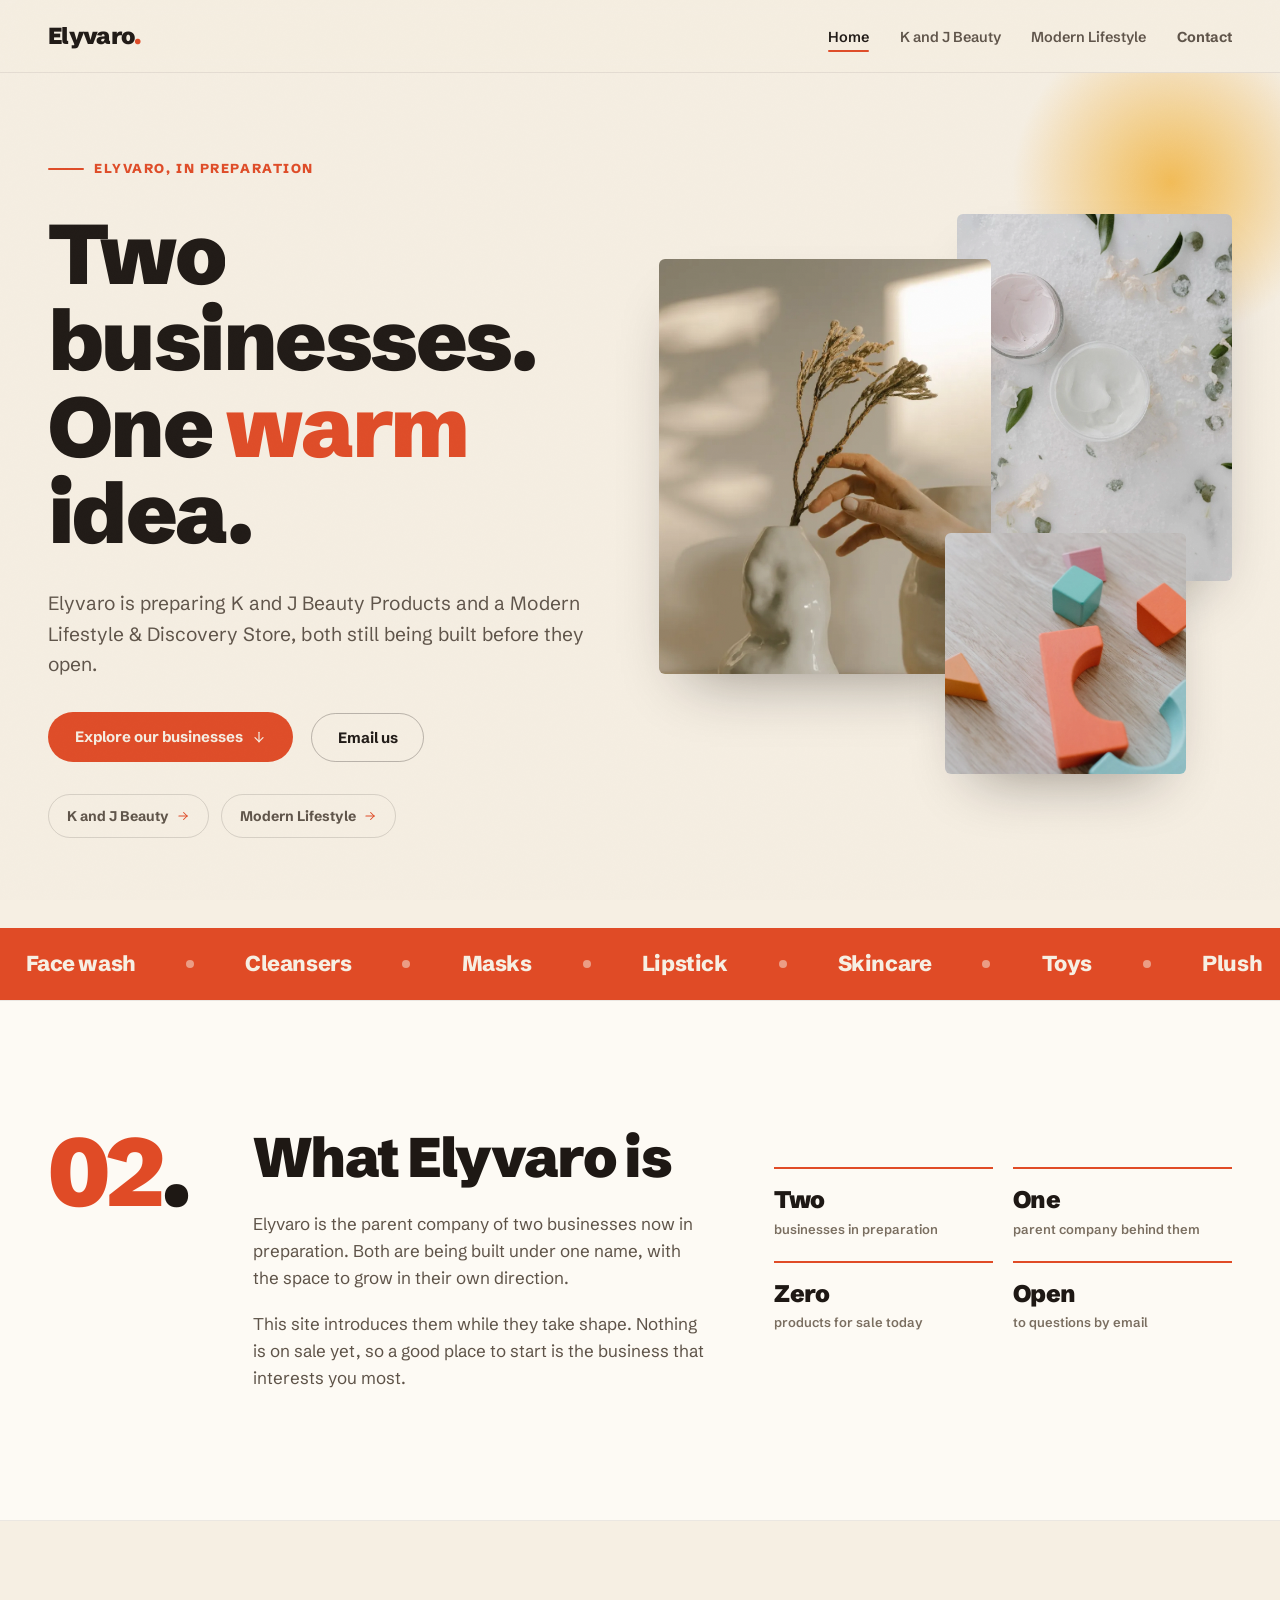
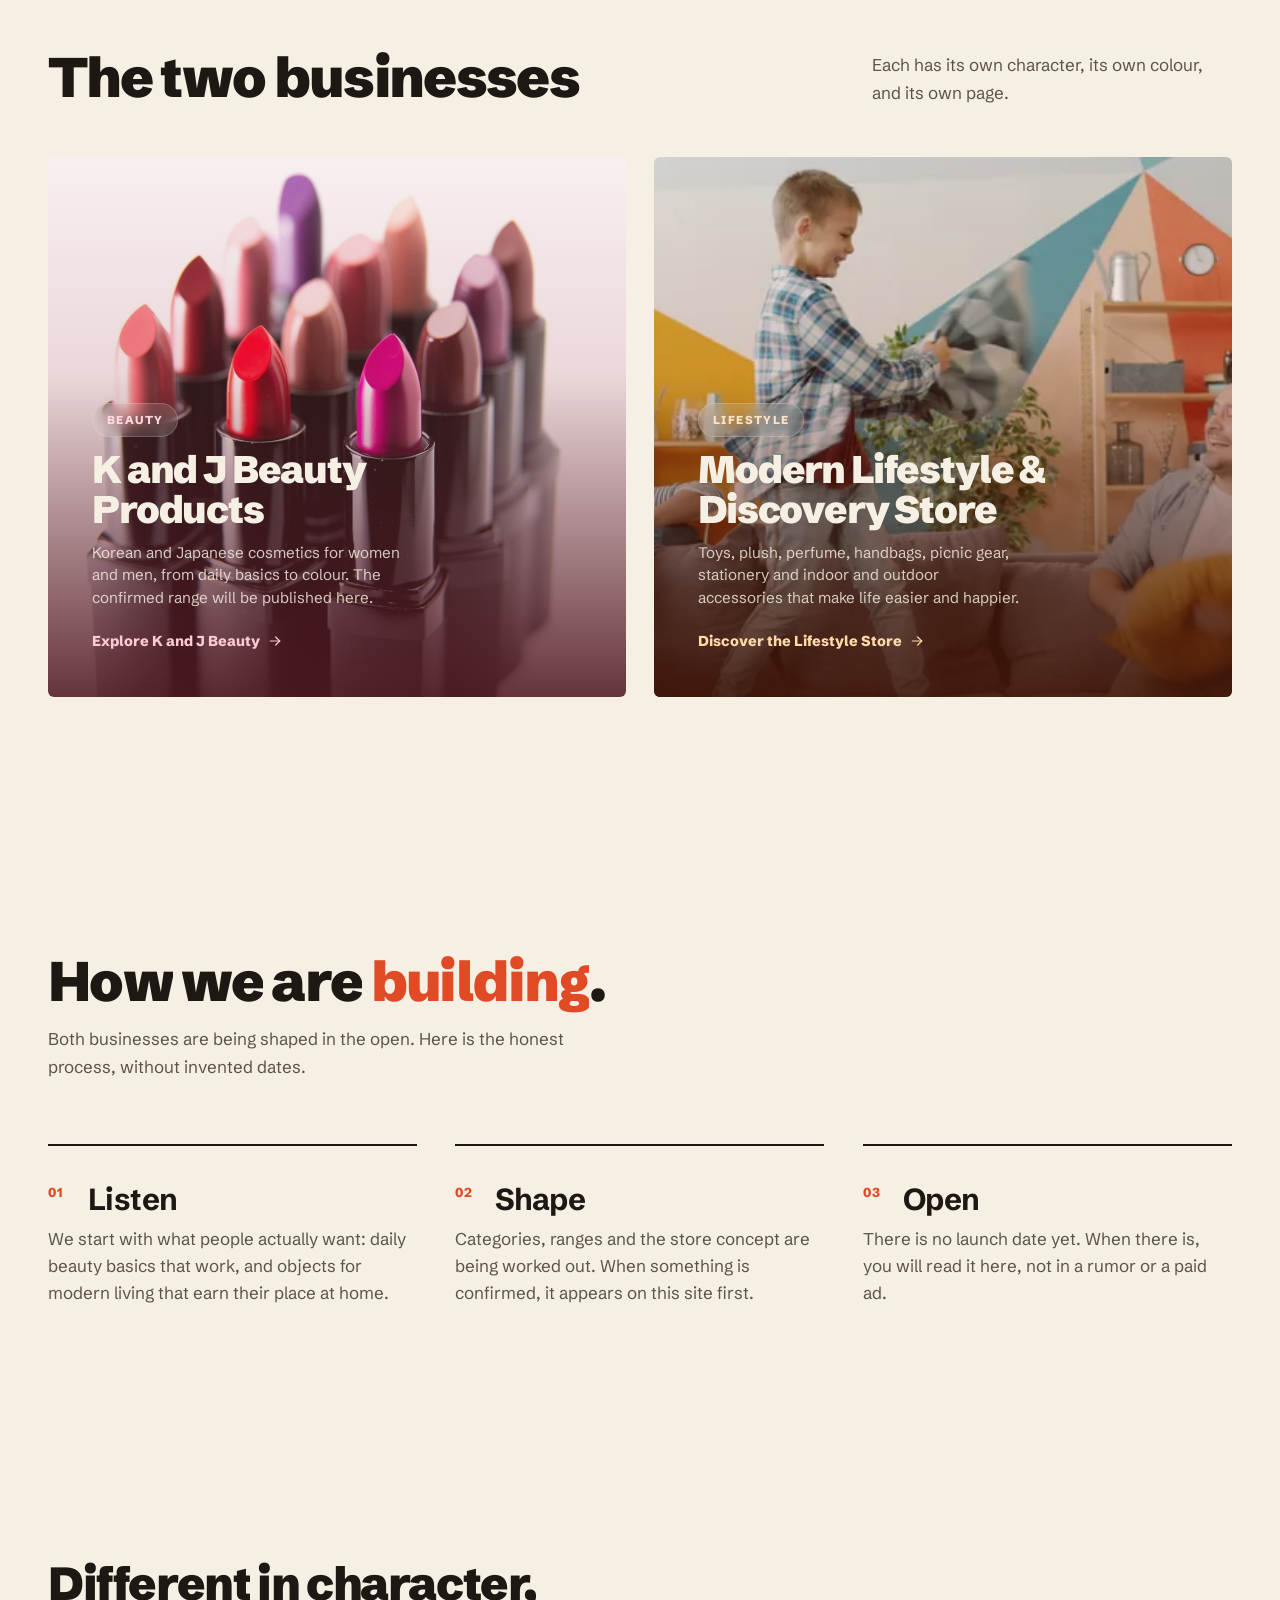
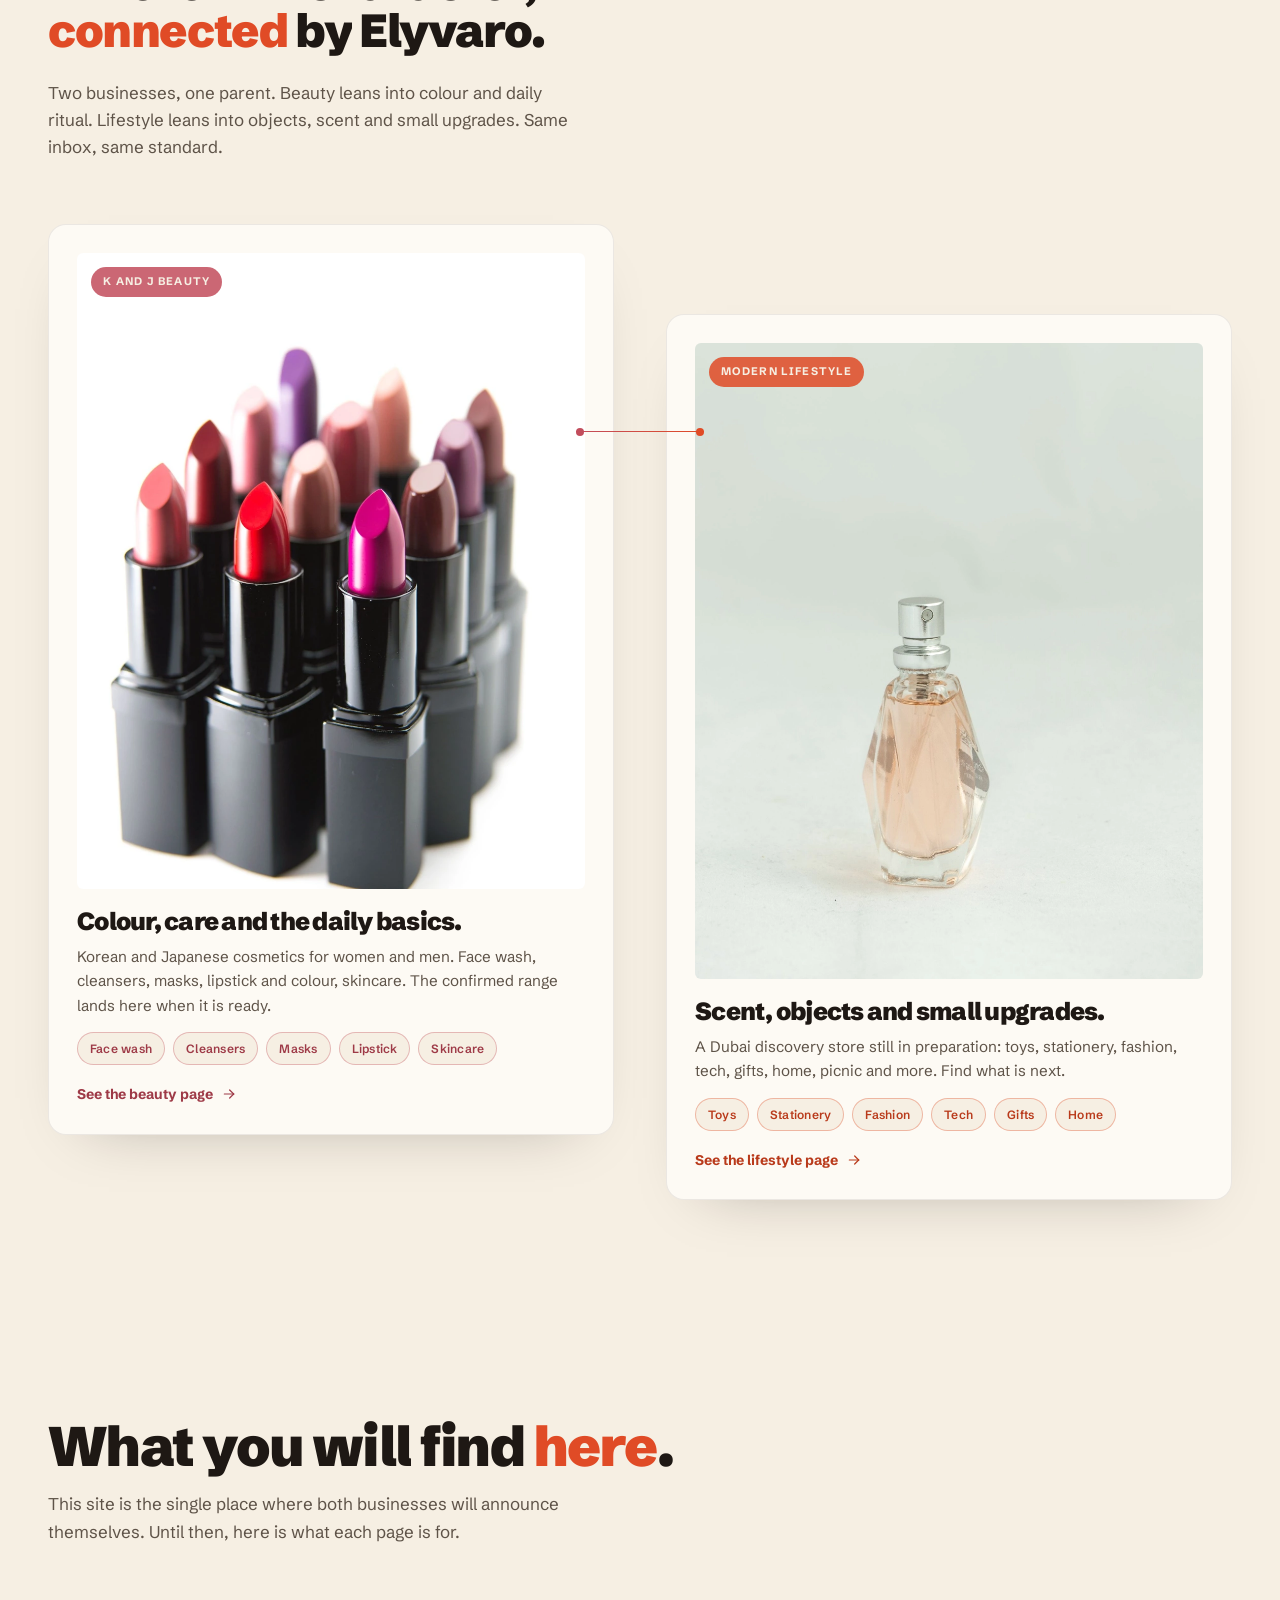
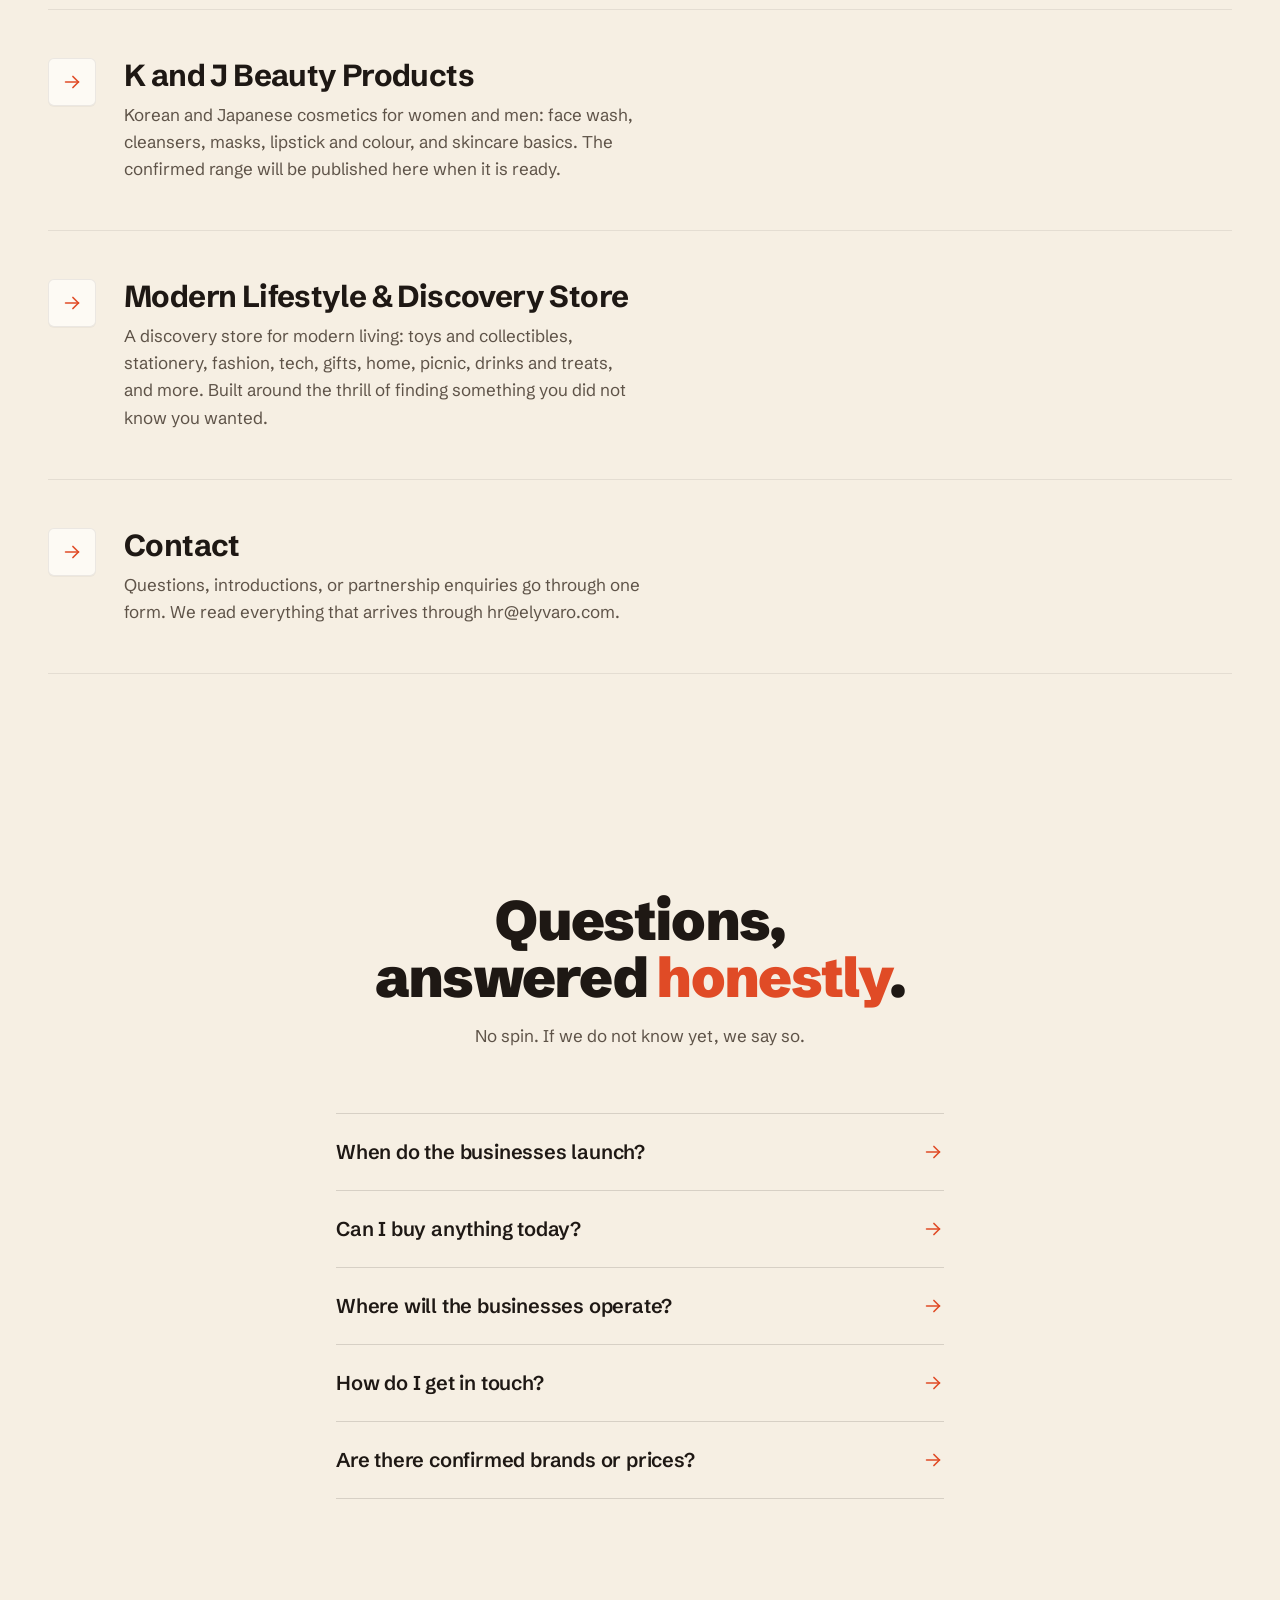
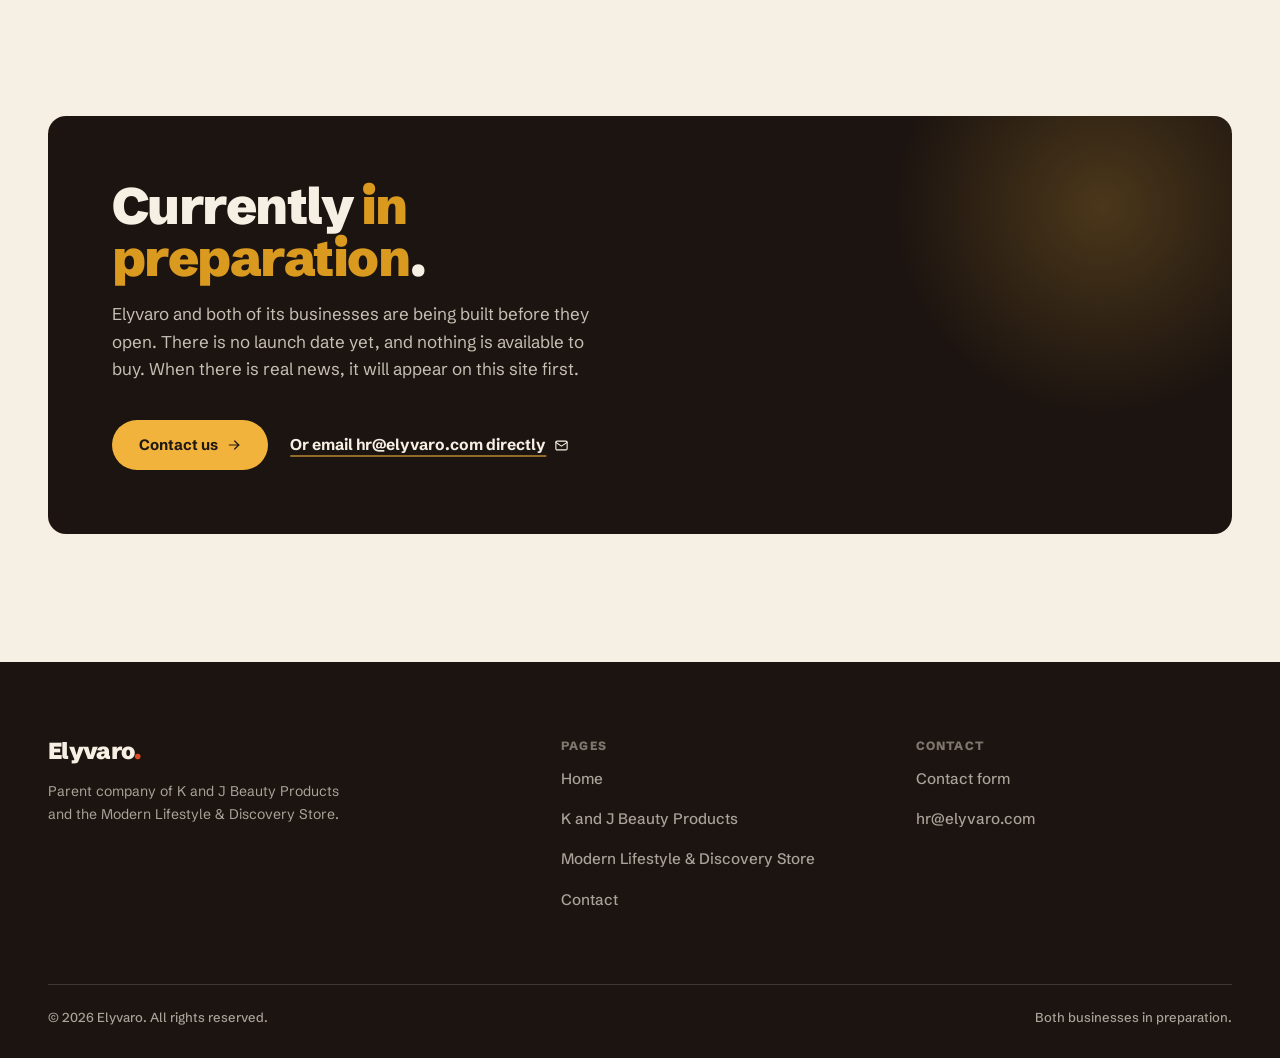
==== index.html @ da6686d6 "first commit" ====
<!DOCTYPE html>
<html lang="en" class="no-js">
<head>
  <meta charset="utf-8">
  <meta name="viewport" content="width=device-width, initial-scale=1">
  <title>Elyvaro - Parent company of K and J Beauty and Modern Lifestyle</title>
  <meta name="description" content="Elyvaro is a parent company preparing two businesses: K and J Beauty Products and the Modern Lifestyle &amp; Discovery Store. Explore both while they are in preparation.">
  <meta name="robots" content="index, follow">
  <link rel="canonical" href="https://www.elyvaro.com/">
  <meta property="og:type" content="website">
  <meta property="og:site_name" content="Elyvaro">
  <meta property="og:url" content="https://www.elyvaro.com/">
  <meta property="og:title" content="Elyvaro - Two businesses, one parent company">
  <meta property="og:description" content="Elyvaro is preparing K and J Beauty Products and the Modern Lifestyle &amp; Discovery Store. Both are in preparation.">
  <meta property="og:image" content="https://www.elyvaro.com/assets/img/og-image.jpg">
  <meta name="twitter:card" content="summary_large_image">
  <meta name="twitter:title" content="Elyvaro - Two businesses, one parent company">
  <meta name="twitter:description" content="Elyvaro is preparing K and J Beauty Products and the Modern Lifestyle &amp; Discovery Store.">
  <meta name="twitter:image" content="https://www.elyvaro.com/assets/img/og-image.jpg">
  <meta name="theme-color" content="#E04B26">
  <link rel="icon" href="/assets/favicon.svg" type="image/svg+xml">
  <link rel="apple-touch-icon" href="/assets/apple-touch-icon.png">
  <link rel="stylesheet" href="/assets/css/fonts.css">
  <link rel="stylesheet" href="/assets/css/main.css">
  <script>document.documentElement.className = "js";</script>
</head>
<body class="pg-home">
  <a class="skip" href="#main">Skip to content</a>
  <div class="cursor" aria-hidden="true"></div>

  <header class="nav">
    <div class="wrap nav__inner">
      <a class="wordmark" href="/" aria-label="Elyvaro, home">Elyvaro<span class="dot">.</span></a>
      <nav aria-label="Primary">
        <ul class="nav__links">
          <li><a href="/" aria-current="page">Home</a></li>
          <li><a href="/k-and-j-beauty/">K and J Beauty</a></li>
          <li><a href="/modern-lifestyle/">Modern Lifestyle</a></li>
          <li><a href="/contact/">Contact</a></li>
        </ul>
      </nav>
      <button class="nav__toggle" type="button" aria-expanded="false" aria-controls="mobile-menu" aria-label="Open menu">
        <svg class="ico ico-menu" aria-hidden="true"><use href="/assets/icons/sprite.svg#menu"></use></svg>
        <svg class="ico ico-x" aria-hidden="true"><use href="/assets/icons/sprite.svg#x"></use></svg>
        <span>Menu</span>
      </button>
    </div>
    <div class="mobile" id="mobile-menu" hidden>
      <a class="m-link" href="/">Home
        <svg class="ico" aria-hidden="true"><use href="/assets/icons/sprite.svg#arrow-right"></use></svg></a>
      <a class="m-link" href="/k-and-j-beauty/">K and J Beauty Products
        <svg class="ico" aria-hidden="true"><use href="/assets/icons/sprite.svg#arrow-right"></use></svg></a>
      <a class="m-link" href="/modern-lifestyle/">Modern Lifestyle &amp; Discovery Store
        <svg class="ico" aria-hidden="true"><use href="/assets/icons/sprite.svg#arrow-right"></use></svg></a>
      <a class="m-link" href="/contact/">Contact
        <svg class="ico" aria-hidden="true"><use href="/assets/icons/sprite.svg#arrow-right"></use></svg></a>
    </div>
  </header>

  <main id="main">

    <!-- A: cinematic hero -->
    <section class="hero" data-par-host>
      <div class="hero__sun spin-slow" aria-hidden="true"></div>
      <div class="wrap hero__grid">
        <div class="hero__text">
          <p class="hero__eyebrow rise" style="--d:40ms">Elyvaro, in preparation</p>
          <h1 class="rise morph" style="--d:120ms">Two businesses.<br>One <span class="accent">warm</span> idea.</h1>
          <p class="hero__sub rise" style="--d:220ms">Elyvaro is preparing K and J Beauty Products and a Modern Lifestyle &amp; Discovery Store, both still being built before they open.</p>
          <div class="hero__actions rise" style="--d:320ms">
            <a class="btn btn--ember" href="#businesses" data-magnetic="0.25">Explore our businesses
              <svg class="ico" aria-hidden="true"><use href="/assets/icons/sprite.svg#arrow-down"></use></svg></a>
            <a class="btn btn--ghost" href="mailto:hr@elyvaro.com" data-magnetic="0.2">Email us</a>
          </div>
          <div class="hero__routes rise" style="--d:420ms">
            <a href="/k-and-j-beauty/">K and J Beauty
              <svg class="ico" aria-hidden="true"><use href="/assets/icons/sprite.svg#arrow-right"></use></svg></a>
            <a href="/modern-lifestyle/">Modern Lifestyle
              <svg class="ico" aria-hidden="true"><use href="/assets/icons/sprite.svg#arrow-right"></use></svg></a>
          </div>
        </div>
        <div class="hero__collage rise-s" style="--d:180ms">
          <figure class="hero__card hero__card--a" data-par="14">
            <img src="/assets/img/home-hero.webp"
                 srcset="/assets/img/home-hero-800.webp 800w, /assets/img/home-hero.webp 1400w"
                 sizes="(min-width: 1024px) 26vw, 58vw"
                 width="1400" height="1750" fetchpriority="high" decoding="async"
                 alt="A hand placing dried stems into a pale ceramic vase in morning light">
          </figure>
          <figure class="hero__card hero__card--b" data-par="-10">
            <img src="/assets/img/float-cream.webp"
                 sizes="(min-width: 1024px) 22vw, 48vw"
                 width="1000" height="1250" decoding="async"
                 alt="Overhead view of open skincare cream jars with pink and white lids on a light marble surface">
          </figure>
          <figure class="hero__card hero__card--c float-y" data-par="20" style="--d:600ms">
            <img src="/assets/img/life-toys.webp"
                 width="1000" height="1250" decoding="async"
                 alt="Geometric wooden toys in coral and teal on a pale floor">
          </figure>
        </div>
      </div>
    </section>

    <!-- marquee -->
    <div class="marquee marquee--ember" aria-hidden="true">
      <div class="marquee__track">
        <div class="marquee__group">
          <span class="marquee__item">Face wash</span>
          <span class="marquee__item">Cleansers</span>
          <span class="marquee__item">Masks</span>
          <span class="marquee__item">Lipstick</span>
          <span class="marquee__item">Skincare</span>
          <span class="marquee__item">Toys</span>
          <span class="marquee__item">Plush</span>
          <span class="marquee__item">Perfume</span>
          <span class="marquee__item">Handbags</span>
          <span class="marquee__item">Picnic</span>
          <span class="marquee__item">Stationery</span>
          <span class="marquee__item">Indoor</span>
          <span class="marquee__item">Outdoor</span>
        </div>
        <div class="marquee__group">
          <span class="marquee__item">Face wash</span>
          <span class="marquee__item">Cleansers</span>
          <span class="marquee__item">Masks</span>
          <span class="marquee__item">Lipstick</span>
          <span class="marquee__item">Skincare</span>
          <span class="marquee__item">Toys</span>
          <span class="marquee__item">Plush</span>
          <span class="marquee__item">Perfume</span>
          <span class="marquee__item">Handbags</span>
          <span class="marquee__item">Picnic</span>
          <span class="marquee__item">Stationery</span>
          <span class="marquee__item">Indoor</span>
          <span class="marquee__item">Outdoor</span>
        </div>
      </div>
    </div>

    <!-- B: what elyvaro is -->
    <section class="section intro" aria-labelledby="intro-h">
      <div class="wrap intro__grid">
        <div class="reveal">
          <p class="intro__num">02<span>.</span></p>
        </div>
        <div class="reveal" style="--d:80ms">
          <h2 id="intro-h">What Elyvaro is</h2>
          <div class="intro__body" style="margin-top: 24px;">
            <p>Elyvaro is the parent company of two businesses now in preparation. Both are being built under one name, with the space to grow in their own direction.</p>
            <p>This site introduces them while they take shape. Nothing is on sale yet, so a good place to start is the business that interests you most.</p>
          </div>
        </div>
        <div class="reveal" style="--d:160ms">
          <div class="intro__stats">
            <div class="intro__stat">
              <b>Two</b>
              <span>businesses in preparation</span>
            </div>
            <div class="intro__stat">
              <b>One</b>
              <span>parent company behind them</span>
            </div>
            <div class="intro__stat">
              <b>Zero</b>
              <span>products for sale today</span>
            </div>
            <div class="intro__stat">
              <b>Open</b>
              <span>to questions by email</span>
            </div>
          </div>
        </div>
      </div>
    </section>

    <!-- C: the two businesses -->
    <section class="section" id="businesses" aria-labelledby="biz-h">
      <div class="wrap">
        <div class="biz-head reveal">
          <h2 id="biz-h">The two businesses</h2>
          <p>Each has its own character, its own colour, and its own page.</p>
        </div>

        <div class="bgrid">
          <a class="bcard bcard--beauty reveal" href="/k-and-j-beauty/" data-tilt="4">
            <div class="bcard__media">
              <img src="/assets/img/float-lipstick.webp"
                   sizes="(min-width: 800px) 46vw, 100vw"
                   width="1000" height="1250" loading="lazy" decoding="async"
                   alt="Row of open lipstick tubes in red, pink and nude shades on a white studio background">
            </div>
            <div class="bcard__veil"></div>
            <div class="bcard__content">
              <span class="bcard__tag">Beauty</span>
              <h3 class="bcard__name">K and J Beauty Products</h3>
              <p class="bcard__desc">Korean and Japanese cosmetics for women and men, from daily basics to colour. The confirmed range will be published here.</p>
              <span class="bcard__go">Explore K and J Beauty
                <svg class="ico" aria-hidden="true"><use href="/assets/icons/sprite.svg#arrow-right"></use></svg></span>
            </div>
          </a>

          <a class="bcard bcard--life reveal" style="--d:120ms" href="/modern-lifestyle/" data-tilt="4">
            <div class="bcard__media">
              <img src="/assets/img/life-hero.webp"
                   srcset="/assets/img/life-hero-800.webp 800w, /assets/img/life-hero.webp 1800w"
                   sizes="(min-width: 800px) 46vw, 100vw"
                   width="1800" height="787" loading="lazy" decoding="async"
                   alt="A playful living room with geometric wall art and people relaxing">
            </div>
            <div class="bcard__veil"></div>
            <div class="bcard__content">
              <span class="bcard__tag">Lifestyle</span>
              <h3 class="bcard__name">Modern Lifestyle &amp; Discovery Store</h3>
              <p class="bcard__desc">Toys, plush, perfume, handbags, picnic gear, stationery and indoor and outdoor accessories that make life easier and happier.</p>
              <span class="bcard__go">Discover the Lifestyle Store
                <svg class="ico" aria-hidden="true"><use href="/assets/icons/sprite.svg#arrow-right"></use></svg></span>
            </div>
          </a>
        </div>
      </div>
    </section>

    <!-- D2: how we build -->
    <section class="section" aria-labelledby="build-h">
      <div class="wrap">
        <div class="sec-head">
          <h2 class="morph" id="build-h">How we are <span class="accent">building</span>.</h2>
          <p>Both businesses are being shaped in the open. Here is the honest process, without invented dates.</p>
        </div>
        <div class="steps">
          <div class="step reveal-l">
            <h3>Listen</h3>
            <p>We start with what people actually want: daily beauty basics that work, and objects for modern living that earn their place at home.</p>
          </div>
          <div class="step reveal-pop" style="--d:100ms">
            <h3>Shape</h3>
            <p>Categories, ranges and the store concept are being worked out. When something is confirmed, it appears on this site first.</p>
          </div>
          <div class="step reveal-r" style="--d:200ms">
            <h3>Open</h3>
            <p>There is no launch date yet. When there is, you will read it here, not in a rumor or a paid ad.</p>
          </div>
        </div>
      </div>
    </section>

    <!-- D: editorial contrast -->
    <section class="section section--sm" aria-labelledby="pairs-h">
      <div class="wrap" style="position:relative">
        <h2 class="pairs__head morph" id="pairs-h">Different in character, <span class="accent">connected</span> by Elyvaro.</h2>
        <p class="pairs__sub reveal">Two businesses, one parent. Beauty leans into colour and daily ritual. Lifestyle leans into objects, scent and small upgrades. Same inbox, same standard.</p>
        <div class="pairs__connector" aria-hidden="true"></div>
        <div class="pairs__grid">
          <article class="pairs__card pairs__card--beauty reveal-l">
            <div class="pairs__media">
              <span class="pairs__badge">K and J Beauty</span>
              <img src="/assets/img/float-lipstick.webp" width="1000" height="1250" loading="lazy" decoding="async"
                   alt="Row of open lipstick tubes in red, pink and nude shades on a white studio background">
              <!-- <span class="pairs__float pairs__float--a" aria-hidden="true">
                <img src="/assets/img/float-cream.webp" width="1000" height="1250" loading="lazy" decoding="async" alt="">
              </span> -->
            </div>
            <div class="pairs__body">
              <h3>Colour, care and the daily basics.</h3>
              <p>Korean and Japanese cosmetics for women and men. Face wash, cleansers, masks, lipstick and colour, skincare. The confirmed range lands here when it is ready.</p>
              <div class="pairs__tags">
                <span>Face wash</span><span>Cleansers</span><span>Masks</span><span>Lipstick</span><span>Skincare</span>
              </div>
              <a class="pairs__link" href="/k-and-j-beauty/">See the beauty page
                <svg class="ico" aria-hidden="true"><use href="/assets/icons/sprite.svg#arrow-right"></use></svg>
              </a>
            </div>
          </article>
          <article class="pairs__card pairs__card--life reveal-r" style="--d:120ms">
            <div class="pairs__media">
              <span class="pairs__badge">Modern Lifestyle</span>
              <img src="/assets/img/float-perfume.webp" width="1000" height="1250" loading="lazy" decoding="async"
                   alt="Single blush-toned glass perfume bottle standing on a clean white surface with soft shadow">
              <!-- <span class="pairs__float pairs__float--b" aria-hidden="true">
                <img src="/assets/img/float-toys.webp" width="1000" height="1250" loading="lazy" decoding="async" alt="">
              </span> -->
            </div>
            <div class="pairs__body">
              <h3>Scent, objects and small upgrades.</h3>
              <p>A Dubai discovery store still in preparation: toys, stationery, fashion, tech, gifts, home, picnic and more. Find what is next.</p>
              <div class="pairs__tags">
                <span>Toys</span><span>Stationery</span><span>Fashion</span><span>Tech</span><span>Gifts</span><span>Home</span>
              </div>
              <a class="pairs__link" href="/modern-lifestyle/">See the lifestyle page
                <svg class="ico" aria-hidden="true"><use href="/assets/icons/sprite.svg#arrow-right"></use></svg>
              </a>
            </div>
          </article>
        </div>
      </div>
    </section>

    <!-- F: what you will find here -->
    <section class="section" aria-labelledby="find-h">
      <div class="wrap">
        <div class="sec-head">
          <h2 class="morph" id="find-h">What you will find <span class="accent">here</span>.</h2>
          <p>This site is the single place where both businesses will announce themselves. Until then, here is what each page is for.</p>
        </div>
        <div class="features">
          <div class="feature reveal-l">
            <div class="feature__icon" aria-hidden="true">
              <svg class="ico"><use href="/assets/icons/sprite.svg#arrow-right"></use></svg>
            </div>
            <h3>K and J Beauty Products</h3>
            <p>Korean and Japanese cosmetics for women and men: face wash, cleansers, masks, lipstick and colour, and skincare basics. The confirmed range will be published here when it is ready.</p>
          </div>
          <div class="feature reveal-pop" style="--d:100ms">
            <div class="feature__icon" aria-hidden="true">
              <svg class="ico"><use href="/assets/icons/sprite.svg#arrow-right"></use></svg>
            </div>
            <h3>Modern Lifestyle &amp; Discovery Store</h3>
            <p>A discovery store for modern living: toys and collectibles, stationery, fashion, tech, gifts, home, picnic, drinks and treats, and more. Built around the thrill of finding something you did not know you wanted.</p>
          </div>
          <div class="feature reveal-r" style="--d:200ms">
            <div class="feature__icon" aria-hidden="true">
              <svg class="ico"><use href="/assets/icons/sprite.svg#arrow-right"></use></svg>
            </div>
            <h3>Contact</h3>
            <p>Questions, introductions, or partnership enquiries go through one form. We read everything that arrives through hr@elyvaro.com.</p>
          </div>
        </div>
      </div>
    </section>

    <!-- G: FAQ -->
    <section class="section section--sm" aria-labelledby="faq-h">
      <div class="wrap center-narrow">
        <div class="sec-head sec-head--center reveal">
          <h2 id="faq-h">Questions, answered <span class="accent">honestly</span>.</h2>
          <p>No spin. If we do not know yet, we say so.</p>
        </div>
        <div class="faq reveal" style="--d:80ms">
          <div class="faq__item">
            <button class="faq__q" type="button" aria-expanded="false" aria-controls="faq-a1" id="faq-q1">
              When do the businesses launch?
              <svg class="ico" aria-hidden="true"><use href="/assets/icons/sprite.svg#arrow-right"></use></svg>
            </button>
            <div class="faq__a" id="faq-a1" role="region" aria-labelledby="faq-q1">
              <div><p>There is no confirmed launch date. When there is one, it will appear on this site first.</p></div>
            </div>
          </div>
          <div class="faq__item">
            <button class="faq__q" type="button" aria-expanded="false" aria-controls="faq-a2" id="faq-q2">
              Can I buy anything today?
              <svg class="ico" aria-hidden="true"><use href="/assets/icons/sprite.svg#arrow-right"></use></svg>
            </button>
            <div class="faq__a" id="faq-a2" role="region" aria-labelledby="faq-q2">
              <div><p>No. Nothing is for sale yet. This site introduces what is being built; it is not a shop.</p></div>
            </div>
          </div>
          <div class="faq__item">
            <button class="faq__q" type="button" aria-expanded="false" aria-controls="faq-a3" id="faq-q3">
              Where will the businesses operate?
              <svg class="ico" aria-hidden="true"><use href="/assets/icons/sprite.svg#arrow-right"></use></svg>
            </button>
            <div class="faq__a" id="faq-a3" role="region" aria-labelledby="faq-q3">
              <div><p>The Modern Lifestyle &amp; Discovery Store is planned for Dubai, UAE. Details for K and J Beauty Products will be confirmed here when they are ready.</p></div>
            </div>
          </div>
          <div class="faq__item">
            <button class="faq__q" type="button" aria-expanded="false" aria-controls="faq-a4" id="faq-q4">
              How do I get in touch?
              <svg class="ico" aria-hidden="true"><use href="/assets/icons/sprite.svg#arrow-right"></use></svg>
            </button>
            <div class="faq__a" id="faq-a4" role="region" aria-labelledby="faq-q4">
              <div><p>Use the <a href="/contact/">contact form</a> or email hr@elyvaro.com directly. Both reach the same inbox.</p></div>
            </div>
          </div>
          <div class="faq__item">
            <button class="faq__q" type="button" aria-expanded="false" aria-controls="faq-a5" id="faq-q5">
              Are there confirmed brands or prices?
              <svg class="ico" aria-hidden="true"><use href="/assets/icons/sprite.svg#arrow-right"></use></svg>
            </button>
            <div class="faq__a" id="faq-a5" role="region" aria-labelledby="faq-q5">
              <div><p>Not yet. Brands, products and pricing will be published here when they are confirmed. We do not invent them in advance.</p></div>
            </div>
          </div>
        </div>
      </div>
    </section>

    <!-- E: coming soon -->
    <section class="section" aria-labelledby="soon-h">
      <div class="wrap">
        <div class="glow-card reveal">
          <h2 id="soon-h">Currently <span class="accent-sun">in preparation</span>.</h2>
          <p>Elyvaro and both of its businesses are being built before they open. There is no launch date yet, and nothing is available to buy. When there is real news, it will appear on this site first.</p>
          <div class="glow-card__actions">
            <a class="btn btn--sun" href="/contact/" data-magnetic="0.25">Contact us
              <svg class="ico" aria-hidden="true"><use href="/assets/icons/sprite.svg#arrow-right"></use></svg></a>
            <a class="tlink tlink--light" href="mailto:hr@elyvaro.com">Or email hr@elyvaro.com directly
              <svg class="ico" aria-hidden="true"><use href="/assets/icons/sprite.svg#mail"></use></svg></a>
          </div>
        </div>
      </div>
    </section>

  </main>

  <footer class="footer footer--dark">
    <div class="wrap">
      <div class="footer__top">
        <div>
          <a class="wordmark" href="/">Elyvaro<span class="dot">.</span></a>
          <p class="footer__tag">Parent company of K and J Beauty Products and the Modern Lifestyle &amp; Discovery Store.</p>
        </div>
        <div class="footer__col">
          <h3>Pages</h3>
          <ul>
            <li><a href="/">Home</a></li>
            <li><a href="/k-and-j-beauty/">K and J Beauty Products</a></li>
            <li><a href="/modern-lifestyle/">Modern Lifestyle &amp; Discovery Store</a></li>
            <li><a href="/contact/">Contact</a></li>
          </ul>
        </div>
        <div class="footer__col">
          <h3>Contact</h3>
          <ul>
            <li><a href="/contact/">Contact form</a></li>
            <li><a href="mailto:hr@elyvaro.com">hr@elyvaro.com</a></li>
          </ul>
        </div>
      </div>
      <div class="footer__bottom">
        <span>&copy; 2026 Elyvaro. All rights reserved.</span>
        <span>Both businesses in preparation.</span>
      </div>
    </div>
  </footer>

  <script src="/assets/js/main.js" defer></script>
</body>
</html>
---- assets/css/fonts.css ----
/* Schibsted Grotesk 400-900, self-hosted (OFL). Latin + latin-ext. */

/* latin-ext */
@font-face {
  font-family: 'Schibsted Grotesk';
  font-style: normal;
  font-weight: 400;
  font-display: swap;
  src: url(../fonts/SchibstedGrotesk-400-normal-latin-ext.woff2) format('woff2');
  unicode-range: U+0100-02BA, U+02BD-02C5, U+02C7-02CC, U+02CE-02D7, U+02DD-02FF, U+0304, U+0308, U+0329, U+1D00-1DBF, U+1E00-1E9F, U+1EF2-1EFF, U+2020, U+20A0-20AB, U+20AD-20C4, U+2113, U+2C60-2C7F, U+A720-A7FF;
}
/* latin */
@font-face {
  font-family: 'Schibsted Grotesk';
  font-style: normal;
  font-weight: 400;
  font-display: swap;
  src: url(../fonts/SchibstedGrotesk-400-normal-latin.woff2) format('woff2');
  unicode-range: U+0000-00FF, U+0131, U+0152-0153, U+02BB-02BC, U+02C6, U+02DA, U+02DC, U+0304, U+0308, U+0329, U+2000-206F, U+20AC, U+2122, U+2191, U+2193, U+2212, U+2215, U+FEFF, U+FFFD;
}
/* latin-ext */
@font-face {
  font-family: 'Schibsted Grotesk';
  font-style: normal;
  font-weight: 500;
  font-display: swap;
  src: url(../fonts/SchibstedGrotesk-500-normal-latin-ext.woff2) format('woff2');
  unicode-range: U+0100-02BA, U+02BD-02C5, U+02C7-02CC, U+02CE-02D7, U+02DD-02FF, U+0304, U+0308, U+0329, U+1D00-1DBF, U+1E00-1E9F, U+1EF2-1EFF, U+2020, U+20A0-20AB, U+20AD-20C4, U+2113, U+2C60-2C7F, U+A720-A7FF;
}
/* latin */
@font-face {
  font-family: 'Schibsted Grotesk';
  font-style: normal;
  font-weight: 500;
  font-display: swap;
  src: url(../fonts/SchibstedGrotesk-500-normal-latin.woff2) format('woff2');
  unicode-range: U+0000-00FF, U+0131, U+0152-0153, U+02BB-02BC, U+02C6, U+02DA, U+02DC, U+0304, U+0308, U+0329, U+2000-206F, U+20AC, U+2122, U+2191, U+2193, U+2212, U+2215, U+FEFF, U+FFFD;
}
/* latin-ext */
@font-face {
  font-family: 'Schibsted Grotesk';
  font-style: normal;
  font-weight: 600;
  font-display: swap;
  src: url(../fonts/SchibstedGrotesk-600-normal-latin-ext.woff2) format('woff2');
  unicode-range: U+0100-02BA, U+02BD-02C5, U+02C7-02CC, U+02CE-02D7, U+02DD-02FF, U+0304, U+0308, U+0329, U+1D00-1DBF, U+1E00-1E9F, U+1EF2-1EFF, U+2020, U+20A0-20AB, U+20AD-20C4, U+2113, U+2C60-2C7F, U+A720-A7FF;
}
/* latin */
@font-face {
  font-family: 'Schibsted Grotesk';
  font-style: normal;
  font-weight: 600;
  font-display: swap;
  src: url(../fonts/SchibstedGrotesk-600-normal-latin.woff2) format('woff2');
  unicode-range: U+0000-00FF, U+0131, U+0152-0153, U+02BB-02BC, U+02C6, U+02DA, U+02DC, U+0304, U+0308, U+0329, U+2000-206F, U+20AC, U+2122, U+2191, U+2193, U+2212, U+2215, U+FEFF, U+FFFD;
}
/* latin-ext */
@font-face {
  font-family: 'Schibsted Grotesk';
  font-style: normal;
  font-weight: 700;
  font-display: swap;
  src: url(../fonts/SchibstedGrotesk-700-normal-latin-ext.woff2) format('woff2');
  unicode-range: U+0100-02BA, U+02BD-02C5, U+02C7-02CC, U+02CE-02D7, U+02DD-02FF, U+0304, U+0308, U+0329, U+1D00-1DBF, U+1E00-1E9F, U+1EF2-1EFF, U+2020, U+20A0-20AB, U+20AD-20C4, U+2113, U+2C60-2C7F, U+A720-A7FF;
}
/* latin */
@font-face {
  font-family: 'Schibsted Grotesk';
  font-style: normal;
  font-weight: 700;
  font-display: swap;
  src: url(../fonts/SchibstedGrotesk-700-normal-latin.woff2) format('woff2');
  unicode-range: U+0000-00FF, U+0131, U+0152-0153, U+02BB-02BC, U+02C6, U+02DA, U+02DC, U+0304, U+0308, U+0329, U+2000-206F, U+20AC, U+2122, U+2191, U+2193, U+2212, U+2215, U+FEFF, U+FFFD;
}
/* latin-ext */
@font-face {
  font-family: 'Schibsted Grotesk';
  font-style: normal;
  font-weight: 800;
  font-display: swap;
  src: url(../fonts/SchibstedGrotesk-800-normal-latin-ext.woff2) format('woff2');
  unicode-range: U+0100-02BA, U+02BD-02C5, U+02C7-02CC, U+02CE-02D7, U+02DD-02FF, U+0304, U+0308, U+0329, U+1D00-1DBF, U+1E00-1E9F, U+1EF2-1EFF, U+2020, U+20A0-20AB, U+20AD-20C4, U+2113, U+2C60-2C7F, U+A720-A7FF;
}
/* latin */
@font-face {
  font-family: 'Schibsted Grotesk';
  font-style: normal;
  font-weight: 800;
  font-display: swap;
  src: url(../fonts/SchibstedGrotesk-800-normal-latin.woff2) format('woff2');
  unicode-range: U+0000-00FF, U+0131, U+0152-0153, U+02BB-02BC, U+02C6, U+02DA, U+02DC, U+0304, U+0308, U+0329, U+2000-206F, U+20AC, U+2122, U+2191, U+2193, U+2212, U+2215, U+FEFF, U+FFFD;
}
/* latin-ext */
@font-face {
  font-family: 'Schibsted Grotesk';
  font-style: normal;
  font-weight: 900;
  font-display: swap;
  src: url(../fonts/SchibstedGrotesk-900-normal-latin-ext.woff2) format('woff2');
  unicode-range: U+0100-02BA, U+02BD-02C5, U+02C7-02CC, U+02CE-02D7, U+02DD-02FF, U+0304, U+0308, U+0329, U+1D00-1DBF, U+1E00-1E9F, U+1EF2-1EFF, U+2020, U+20A0-20AB, U+20AD-20C4, U+2113, U+2C60-2C7F, U+A720-A7FF;
}
/* latin */
@font-face {
  font-family: 'Schibsted Grotesk';
  font-style: normal;
  font-weight: 900;
  font-display: swap;
  src: url(../fonts/SchibstedGrotesk-900-normal-latin.woff2) format('woff2');
  unicode-range: U+0000-00FF, U+0131, U+0152-0153, U+02BB-02BC, U+02C6, U+02DA, U+02DC, U+0304, U+0308, U+0329, U+2000-206F, U+20AC, U+2122, U+2191, U+2193, U+2212, U+2215, U+FEFF, U+FFFD;
}
---- assets/css/main.css ----
/* ============================================================
   Elyvaro design system v2 - "Warm Cinema"
   TESO-inspired retail energy: warm cream grounds, ember/gold
   accents, heavy display sans, brand-card grids, orbit carousel,
   mouse-driven motion. Original palette + copy.
   Shape: pill buttons, 6px cards/images, 18px clay panels.
   ============================================================ */

:root {
  /* color */
  --cream: #f6efe3;
  --cream-2: #efe4d2;
  --paper: #fdfaf4;
  --ink: #1e1814;
  --ink-60: #5e5348;
  --ink-45: #7a6e60;
  --ember: #e04b26;
  --ember-deep: #b93a1b;
  --ember-soft: #f0743f;
  --sun: #f2b33d;
  --sun-deep: #d99a1f;
  --berry: #c24d5c;
  --berry-deep: #9e3a47;
  --night: #1c1410;
  --night-2: #2a1e17;
  --line: rgba(30, 24, 20, 0.14);
  --line-soft: rgba(30, 24, 20, 0.08);
  --line-light: rgba(246, 239, 227, 0.16);

  /* type */
  --f: "Schibsted Grotesk", system-ui, -apple-system, "Segoe UI", sans-serif;
  --fs-h1: clamp(2.75rem, 1.6rem + 4.6vw, 5.75rem);
  --fs-h2: clamp(2rem, 1.4rem + 2.6vw, 3.6rem);
  --fs-h3: clamp(1.35rem, 1.1rem + 1vw, 1.9rem);
  --fs-body: clamp(1rem, 0.97rem + 0.15vw, 1.0625rem);
  --fs-small: 0.875rem;

  /* layout */
  --wrap: 1320px;
  --gut: clamp(20px, 4vw, 48px);
  --sec: clamp(72px, 10vw, 148px);
  --gap: clamp(20px, 3vw, 40px);
  --nav-h: 64px;

  /* shape */
  --r-card: 6px;
  --r-clay: 18px;
  --r-pill: 999px;

  /* motion */
  --e: cubic-bezier(0.22, 1, 0.36, 1);
  --e-io: cubic-bezier(0.65, 0, 0.35, 1);
  --t-fast: 0.28s;
  --t: 0.7s;
}

@media (min-width: 900px) {
  :root { --nav-h: 72px; }
}

/* ---------- reset ---------- */

*, *::before, *::after { box-sizing: border-box; }

html {
  scroll-behavior: smooth;
  scroll-padding-top: calc(var(--nav-h) + 20px);
  -webkit-text-size-adjust: 100%;
}

body {
  margin: 0;
  background: var(--cream);
  color: var(--ink);
  font-family: var(--f);
  font-size: var(--fs-body);
  line-height: 1.6;
  -webkit-font-smoothing: antialiased;
  text-rendering: optimizeLegibility;
  overflow-x: clip;
}

/* cinematic grain */
body::after {
  content: "";
  position: fixed;
  inset: 0;
  z-index: 200;
  pointer-events: none;
  opacity: 0.05;
  background-image: url("data:image/svg+xml,%3Csvg viewBox='0 0 200 200' xmlns='http://www.w3.org/2000/svg'%3E%3Cfilter id='n'%3E%3CfeTurbulence type='fractalNoise' baseFrequency='0.9' numOctaves='2' stitchTiles='stitch'/%3E%3C/filter%3E%3Crect width='100%25' height='100%25' filter='url(%23n)'/%3E%3C/svg%3E");
  background-size: 180px 180px;
}

img { display: block; max-width: 100%; height: auto; }
h1, h2, h3, h4, p, ul, ol, figure, blockquote { margin: 0; }
ul { padding: 0; list-style: none; }
a { color: inherit; }
button { font: inherit; color: inherit; background: none; border: 0; padding: 0; cursor: pointer; }
::selection { background: var(--ember); color: var(--cream); }

:focus-visible {
  outline: 2px solid var(--ember);
  outline-offset: 3px;
  border-radius: 2px;
}
.on-dark :focus-visible { outline-color: var(--sun); }

.skip {
  position: absolute;
  left: 12px;
  top: -60px;
  z-index: 300;
  background: var(--ember);
  color: var(--cream);
  padding: 10px 16px;
  border-radius: var(--r-pill);
  font-size: var(--fs-small);
  font-weight: 600;
  text-decoration: none;
  transition: top var(--t-fast) var(--e);
}
.skip:focus { top: 12px; }

/* ---------- cursor follower (desktop, fine pointer) ---------- */

.cursor {
  display: none;
}
@media (hover: hover) and (pointer: fine) {
  .js .cursor {
    display: block;
    position: fixed;
    left: 0;
    top: 0;
    width: 18px;
    height: 18px;
    margin: -9px 0 0 -9px;
    border: 1.5px solid var(--ember);
    border-radius: 50%;
    pointer-events: none;
    z-index: 250;
    opacity: 0;
    transition: width 0.25s var(--e), height 0.25s var(--e), margin 0.25s var(--e),
      opacity 0.3s ease, background-color 0.25s ease, border-color 0.25s ease;
    mix-blend-mode: exclusion;
    border-color: #f6efe3;
  }
  .js .cursor.is-on { opacity: 0.9; }
  .js .cursor.is-big {
    width: 44px;
    height: 44px;
    margin: -22px 0 0 -22px;
    background: rgba(246, 239, 227, 0.12);
  }
}

/* ---------- base type ---------- */

h1, h2, .h {
  font-weight: 900;
  line-height: 1.02;
  letter-spacing: -0.03em;
  text-wrap: balance;
}

h3, h4 { font-weight: 800; line-height: 1.15; letter-spacing: -0.02em; }

h1 { font-size: var(--fs-h1); }
h2 { font-size: var(--fs-h2); }

.accent { color: var(--ember); }
.accent-sun { color: var(--sun-deep); }
.accent-berry { color: var(--berry); }

.lead {
  font-size: clamp(1.05rem, 1rem + 0.45vw, 1.3rem);
  line-height: 1.55;
  color: var(--ink-60);
}

.meta { font-size: var(--fs-small); font-weight: 500; color: var(--ink-45); }

p { max-width: 62ch; }

/* ---------- layout helpers ---------- */

.wrap {
  width: 100%;
  max-width: var(--wrap);
  margin-inline: auto;
  padding-inline: var(--gut);
}

.section { padding-block: var(--sec); position: relative; }
.section--sm { padding-block: clamp(52px, 7vw, 96px); }
.section--flush-b { padding-bottom: 0; }

.on-dark { color: var(--cream); }
.on-dark .lead, .on-dark p { color: rgba(246, 239, 227, 0.78); }

.ico { width: 1em; height: 1em; flex: none; }

/* warm glow wash */
.glow {
  position: absolute;
  border-radius: 50%;
  filter: blur(80px);
  pointer-events: none;
  z-index: 0;
}
.glow--ember { background: rgba(224, 75, 38, 0.22); }
.glow--sun { background: rgba(242, 179, 61, 0.2); }
.glow--berry { background: rgba(194, 77, 92, 0.16); }

.section > .wrap { position: relative; z-index: 1; }

/* ---------- wordmark ---------- */

.wordmark {
  font-weight: 900;
  font-size: 1.45rem;
  letter-spacing: -0.03em;
  line-height: 1;
  text-decoration: none;
  color: var(--ink);
}
.wordmark .dot { color: var(--ember); }
.on-dark .wordmark, .footer--dark .wordmark { color: var(--cream); }

/* ---------- navigation ---------- */

.nav {
  position: sticky;
  top: 0;
  z-index: 60;
  background: rgba(246, 239, 227, 0.84);
  -webkit-backdrop-filter: blur(16px) saturate(1.25);
  backdrop-filter: blur(16px) saturate(1.25);
  border-bottom: 1px solid var(--line-soft);
}
@supports not ((backdrop-filter: blur(2px)) or (-webkit-backdrop-filter: blur(2px))) {
  .nav { background: var(--cream); }
}

.nav__inner {
  display: flex;
  align-items: center;
  justify-content: space-between;
  gap: 20px;
  height: var(--nav-h);
}

.nav__links {
  display: none;
  align-items: center;
  gap: clamp(18px, 2.4vw, 36px);
}

.nav__links a {
  font-size: 0.9rem;
  font-weight: 600;
  text-decoration: none;
  color: var(--ink-60);
  padding-block: 6px;
  transition: color var(--t-fast) var(--e);
}
.nav__links a:hover { color: var(--ember); }
.nav__links a[aria-current="page"] {
  color: var(--ink);
  position: relative;
}
.nav__links a[aria-current="page"]::after {
  content: "";
  position: absolute;
  left: 0;
  right: 0;
  bottom: 0;
  height: 2px;
  background: var(--ember);
  border-radius: 2px;
}

.nav__toggle {
  display: inline-flex;
  align-items: center;
  gap: 8px;
  font-size: 0.875rem;
  font-weight: 700;
  color: var(--ink);
  padding: 8px 4px;
}
.nav__toggle .ico { width: 20px; height: 20px; }
.nav__toggle .ico-x { display: none; }
.nav__toggle[aria-expanded="true"] .ico-menu { display: none; }
.nav__toggle[aria-expanded="true"] .ico-x { display: block; }

.mobile {
  position: fixed;
  inset: var(--nav-h) 0 0;
  z-index: 55;
  background: var(--cream);
  padding: 28px var(--gut) 40px;
  display: flex;
  flex-direction: column;
  overflow-y: auto;
}
.mobile[hidden] { display: none; }

.mobile a.m-link {
  font-size: clamp(1.4rem, 5vw, 1.9rem);
  font-weight: 800;
  letter-spacing: -0.02em;
  text-decoration: none;
  padding-block: 20px;
  border-bottom: 1px solid var(--line);
  display: flex;
  justify-content: space-between;
  align-items: center;
  transition: color var(--t-fast) var(--e), padding-left var(--t-fast) var(--e);
}
.mobile a.m-link .ico { color: var(--ember); width: 20px; height: 20px; }
.mobile a.m-link:hover { color: var(--ember); padding-left: 8px; }
.mobile a.m-link[aria-current="page"] { color: var(--ember); }

@media (min-width: 900px) {
  .nav__links { display: flex; }
  .nav__toggle, .mobile { display: none; }
}

/* ---------- buttons ---------- */

.btn {
  display: inline-flex;
  align-items: center;
  justify-content: center;
  gap: 0.55em;
  font-family: var(--f);
  font-size: 0.9375rem;
  font-weight: 700;
  line-height: 1;
  padding: 1.05em 1.7em;
  border: 1.5px solid transparent;
  border-radius: var(--r-pill);
  text-decoration: none;
  cursor: pointer;
  will-change: transform;
  transition: background-color var(--t-fast) var(--e), border-color var(--t-fast) var(--e),
    color var(--t-fast) var(--e), box-shadow var(--t-fast) var(--e);
}
.btn .ico { width: 16px; height: 16px; transition: transform var(--t-fast) var(--e); }
.btn:hover .ico { transform: translateX(3px); }
.btn:active { transform: scale(0.98); }

.btn--ember { background: var(--ember); color: var(--cream); }
.btn--ember:hover { background: var(--ember-deep); box-shadow: 0 14px 32px -16px rgba(185, 58, 27, 0.7); }

.btn--ink { background: var(--ink); color: var(--cream); }
.btn--ink:hover { background: #000; box-shadow: 0 14px 32px -16px rgba(0, 0, 0, 0.55); }

.btn--sun { background: var(--sun); color: var(--ink); }
.btn--sun:hover { background: var(--sun-deep); box-shadow: 0 14px 32px -16px rgba(217, 154, 31, 0.7); }

.btn--berry { background: var(--berry); color: var(--cream); }
.btn--berry:hover { background: var(--berry-deep); box-shadow: 0 14px 32px -16px rgba(158, 58, 71, 0.7); }

.btn--invert { background: var(--cream); color: var(--night); }
.btn--invert:hover { background: var(--sun); }

.btn--ghost {
  border-color: rgba(30, 24, 20, 0.28);
  color: var(--ink);
  background: transparent;
}
.btn--ghost:hover { border-color: var(--ink); background: rgba(30, 24, 20, 0.04); }

.btn--ghost-light {
  border-color: rgba(246, 239, 227, 0.4);
  color: var(--cream);
  background: transparent;
}
.btn--ghost-light:hover { border-color: var(--cream); background: rgba(246, 239, 227, 0.08); }

/* ---------- text links ---------- */

.tlink {
  display: inline-flex;
  align-items: center;
  gap: 0.5em;
  font-weight: 700;
  font-size: 0.975rem;
  color: var(--ink);
  text-decoration: underline;
  text-underline-offset: 0.32em;
  text-decoration-thickness: 1.5px;
  text-decoration-color: rgba(30, 24, 20, 0.3);
  transition: color var(--t-fast) var(--e), text-decoration-color var(--t-fast) var(--e);
}
.tlink:hover { color: var(--ember); text-decoration-color: var(--ember); }
.tlink .ico { width: 15px; height: 15px; transition: transform var(--t-fast) var(--e); }
.tlink:hover .ico { transform: translateX(4px); }

.tlink--light { color: var(--cream); text-decoration-color: rgba(242, 179, 61, 0.55); }
.tlink--light:hover { color: var(--sun); text-decoration-color: var(--sun); }

/* ---------- kicker (business ownership link) ---------- */

.kicker {
  display: inline-flex;
  align-items: center;
  gap: 0.5em;
  font-size: 0.8125rem;
  font-weight: 700;
  letter-spacing: 0.06em;
  text-transform: uppercase;
  color: var(--ink-60);
  text-decoration: none;
  border-bottom: 1.5px solid var(--line);
  padding-bottom: 6px;
  transition: color var(--t-fast) var(--e), border-color var(--t-fast) var(--e);
}
.kicker:hover { color: var(--ember); border-color: var(--ember); }
.kicker .ico { width: 14px; height: 14px; }
.on-dark .kicker { color: rgba(246, 239, 227, 0.75); border-color: var(--line-light); }
.on-dark .kicker:hover { color: var(--sun); border-color: var(--sun); }

/* ---------- figures ---------- */

.fig { margin: 0; }
.fig img {
  width: 100%;
  border-radius: var(--r-card);
  background: var(--cream-2);
}

.fig figcaption {
  margin-top: 14px;
  padding-top: 12px;
  border-top: 1px solid var(--line);
  font-size: var(--fs-small);
  font-weight: 500;
  color: var(--ink-60);
  max-width: 44ch;
}

/* clip reveal for images (clip-path on img, not the figure, so IO can see it) */
.js .clip img {
  clip-path: inset(0 0 100% 0);
  transition: clip-path 1s var(--e-io);
  transition-delay: var(--d, 0ms);
}
.js .clip.is-in img { clip-path: inset(0 0 0 0); }

/* ---------- reveal + entrance motion ---------- */

.js .reveal {
  opacity: 0;
  transform: translateY(52px);
  transition: opacity 0.9s var(--e), transform 0.9s var(--e);
  transition-delay: var(--d, 0ms);
  will-change: opacity, transform;
}
.js .reveal.is-in { opacity: 1; transform: none; }

/* directional reveals (v2.2) */
.js .reveal-l { opacity: 0; transform: translateX(-88px); transition: opacity 0.85s var(--e), transform 0.85s var(--e); transition-delay: var(--d, 0ms); will-change: opacity, transform; }
.js .reveal-r { opacity: 0; transform: translateX(88px); transition: opacity 0.85s var(--e), transform 0.85s var(--e); transition-delay: var(--d, 0ms); will-change: opacity, transform; }
.js .reveal-l.is-in, .js .reveal-r.is-in { opacity: 1; transform: none; }
.js .reveal-pop { opacity: 0; transform: scale(0.82) translateY(32px); transition: opacity 0.8s var(--e), transform 0.8s var(--e); transition-delay: var(--d, 0ms); will-change: opacity, transform; }
.js .reveal-pop.is-in { opacity: 1; transform: none; }

/* staggered word morph (v2.2) */
.js .morph { --d: 0ms; }
.js .morph .w {
  display: inline-block;
  overflow: hidden;
  vertical-align: bottom;
  padding-bottom: 0.12em;
  margin-bottom: -0.12em;
}
.js .morph .w > span {
  display: inline-block;
  transform: translateY(130%) rotate(8deg) scale(1.08);
  opacity: 0;
  transition: transform 0.95s var(--e), opacity 0.7s var(--e);
  transition-delay: calc(var(--d, 0ms) + var(--wi, 0) * 70ms);
}
.js .morph.is-in .w > span { transform: none; opacity: 1; }

.js .rise { animation: rise 1.05s var(--e) both; animation-delay: var(--d, 0ms); }
@keyframes rise {
  from { opacity: 0; transform: translateY(56px); }
  to { opacity: 1; transform: none; }
}

.js .rise-s { animation: rise-s 1.2s var(--e) both; animation-delay: var(--d, 0ms); }
@keyframes rise-s {
  from { opacity: 0; transform: translateY(72px) scale(0.94); }
  to { opacity: 1; transform: none; }
}

.js .float-y { animation: float-y 7s ease-in-out infinite alternate; animation-delay: var(--d, 0ms); }
@keyframes float-y {
  from { transform: translateY(0); }
  to { transform: translateY(-14px); }
}

.js .spin-slow { animation: spin-slow 28s linear infinite; }
@keyframes spin-slow {
  from { transform: rotate(0deg); }
  to { transform: rotate(360deg); }
}

@media (prefers-reduced-motion: reduce) {
  html { scroll-behavior: auto; }
  .js .reveal, .js .reveal-l, .js .reveal-r, .js .reveal-pop { opacity: 1; transform: none; transition: none; }
  .js .morph .w > span { transform: none; opacity: 1; transition: none; }
  .js .clip img { clip-path: none; transition: none; }
  .js .rise, .js .rise-s, .js .float-y, .js .spin-slow { animation: none; }
  .marquee__track { animation: none !important; }
  .btn:hover, .tlink .ico, .btn .ico { transform: none; }
  * { transition-duration: 0.01ms !important; animation-duration: 0.01ms !important; }
}

/* ---------- marquee ---------- */

.marquee {
  overflow: hidden;
  padding-block: 18px;
  border-block: 1px solid var(--line);
  background: var(--cream-2);
  position: relative;
}
.marquee--ember { background: var(--ember); border-color: transparent; color: var(--cream); }
.marquee--night { background: var(--night); border-color: transparent; color: var(--cream); }
.marquee--sun { background: var(--sun); border-color: transparent; color: var(--ink); }

.marquee__track {
  display: flex;
  width: max-content;
  gap: 0;
  will-change: transform;
  animation: marquee 28s linear infinite;
}
.marquee:hover .marquee__track { animation-play-state: paused; }

@keyframes marquee {
  from { transform: translate3d(0, 0, 0); }
  to { transform: translate3d(-50%, 0, 0); }
}

.marquee__group {
  display: flex;
  align-items: center;
  gap: clamp(28px, 4vw, 56px);
  padding-inline: clamp(14px, 2vw, 28px);
  flex: none;
}

.marquee__item {
  font-size: clamp(1rem, 0.9rem + 0.6vw, 1.35rem);
  font-weight: 800;
  letter-spacing: -0.02em;
  white-space: nowrap;
  display: inline-flex;
  align-items: center;
  gap: clamp(28px, 4vw, 56px);
}
.marquee__item::after {
  content: "";
  width: 8px;
  height: 8px;
  border-radius: 50%;
  background: currentColor;
  opacity: 0.5;
  flex: none;
}

/* ---------- orbit carousel (circular, mouse-driven) ---------- */

.orbit {
  position: relative;
  padding-block: clamp(24px, 3vw, 40px);
}

.orbit__stage {
  position: relative;
  height: clamp(300px, 42vw, 420px);
  perspective: 1100px;
  overflow: hidden;
  cursor: grab;
}
.orbit__stage:active { cursor: grabbing; }

.orbit__ring {
  position: absolute;
  left: 50%;
  top: 50%;
  width: 0;
  height: 0;
  transform-style: preserve-3d;
  will-change: transform;
}

.orbit__item {
  position: absolute;
  left: 0;
  top: 0;
  width: clamp(130px, 18vw, 190px);
  margin: 0;
  transform:
    rotateY(calc(var(--i) * var(--step, 40deg)))
    translateZ(var(--radius, 300px))
    translateX(-50%)
    translateY(-50%);
  transform-style: preserve-3d;
  backface-visibility: hidden;
}

.orbit__item img {
  width: 100%;
  aspect-ratio: 4 / 5;
  object-fit: cover;
  border-radius: var(--r-card);
  border: 2px solid transparent;
  box-shadow: 0 20px 40px -24px rgba(28, 20, 16, 0.55);
  transition: border-color 0.35s var(--e), box-shadow 0.35s var(--e), transform 0.35s var(--e);
  background: var(--cream-2);
}

.orbit__item figcaption {
  position: absolute;
  left: 50%;
  bottom: 10px;
  transform: translateX(-50%);
  white-space: nowrap;
  font-size: 0.75rem;
  font-weight: 700;
  letter-spacing: 0.04em;
  text-transform: uppercase;
  color: var(--cream);
  background: rgba(28, 20, 16, 0.55);
  -webkit-backdrop-filter: blur(6px);
  backdrop-filter: blur(6px);
  padding: 5px 12px;
  border-radius: var(--r-pill);
  margin: 0;
  opacity: 0;
  transition: opacity 0.35s var(--e);
}

.orbit__item.is-active img {
  border-color: var(--ember);
  box-shadow: 0 28px 56px -20px rgba(224, 75, 38, 0.45);
  transform: scale(1.06);
}
.orbit__item.is-active figcaption { opacity: 1; }

.orbit__hud {
  margin-top: clamp(16px, 2vw, 28px);
  text-align: center;
  min-height: 6.5em;
  display: flex;
  flex-direction: column;
  align-items: center;
  gap: 8px;
}

.orbit__index {
  font-size: 0.8125rem;
  font-weight: 700;
  letter-spacing: 0.14em;
  text-transform: uppercase;
  color: var(--ember);
}

.orbit__title {
  font-size: clamp(1.6rem, 1.2rem + 1.8vw, 2.6rem);
  font-weight: 900;
  letter-spacing: -0.03em;
  line-height: 1.05;
}

.orbit__text {
  color: var(--ink-60);
  max-width: 40ch;
  font-size: 0.975rem;
}

.orbit__hint {
  font-size: 0.75rem;
  font-weight: 600;
  letter-spacing: 0.1em;
  text-transform: uppercase;
  color: var(--ink-45);
  margin-top: 6px;
}

/* mobile fallback: horizontal scroll strip */
@media (max-width: 767px) {
  .orbit__stage {
    height: auto;
    overflow-x: auto;
    overflow-y: hidden;
    perspective: none;
    cursor: auto;
    -webkit-overflow-scrolling: touch;
    scrollbar-width: none;
    margin-inline: calc(var(--gut) * -1);
    padding-inline: var(--gut);
  }
  .orbit__stage::-webkit-scrollbar { display: none; }
  .orbit__ring {
    position: relative;
    left: auto;
    top: auto;
    width: max-content;
    height: auto;
    display: flex;
    gap: 14px;
    transform: none !important;
  }
  .orbit__item {
    position: relative;
    left: auto;
    top: auto;
    width: 150px;
    transform: none !important;
    flex: none;
  }
  .orbit__item.is-active img { transform: none; }
  .orbit__item figcaption { opacity: 1; }
  .orbit__hint { display: none; }
}

/* ---------- brand cards (TESO-style business grid) ---------- */

.bgrid {
  display: grid;
  gap: clamp(18px, 2.5vw, 28px);
}
@media (min-width: 800px) {
  .bgrid { grid-template-columns: 1fr 1fr; }
}

.bcard {
  position: relative;
  display: flex;
  flex-direction: column;
  justify-content: flex-end;
  min-height: clamp(400px, 48vw, 540px);
  border-radius: var(--r-card);
  overflow: hidden;
  text-decoration: none;
  color: var(--cream);
  isolation: isolate;
}

.bcard__media {
  position: absolute;
  inset: 0;
  z-index: -2;
  overflow: hidden;
}
.bcard__media img {
  width: 100%;
  height: 100%;
  object-fit: cover;
  transition: transform 1.1s var(--e);
}
.bcard:hover .bcard__media img { transform: scale(1.06); }

.bcard__veil {
  position: absolute;
  inset: 0;
  z-index: -1;
  background: linear-gradient(
    180deg,
    rgba(28, 20, 16, 0.05) 0%,
    rgba(28, 20, 16, 0.15) 40%,
    rgba(28, 20, 16, 0.82) 100%
  );
  transition: background var(--t-fast) var(--e);
}

.bcard--beauty .bcard__veil {
  background: linear-gradient(
    180deg,
    rgba(158, 58, 71, 0.08) 0%,
    rgba(158, 58, 71, 0.2) 40%,
    rgba(80, 24, 32, 0.88) 100%
  );
}
.bcard--life .bcard__veil {
  background: linear-gradient(
    180deg,
    rgba(185, 58, 27, 0.06) 0%,
    rgba(185, 58, 27, 0.18) 40%,
    rgba(70, 24, 10, 0.88) 100%
  );
}

.bcard__content {
  position: relative;
  padding: clamp(24px, 3.5vw, 44px);
  display: flex;
  flex-direction: column;
  gap: 12px;
}

.bcard__tag {
  align-self: flex-start;
  font-size: 0.72rem;
  font-weight: 800;
  letter-spacing: 0.12em;
  text-transform: uppercase;
  padding: 7px 14px;
  border-radius: var(--r-pill);
  background: rgba(246, 239, 227, 0.14);
  -webkit-backdrop-filter: blur(8px);
  backdrop-filter: blur(8px);
  border: 1px solid rgba(246, 239, 227, 0.2);
}
.bcard--beauty .bcard__tag { color: #ffd9de; }
.bcard--life .bcard__tag { color: #ffe3c2; }

.bcard__name {
  font-size: clamp(1.6rem, 1.2rem + 1.6vw, 2.4rem);
  font-weight: 900;
  letter-spacing: -0.03em;
  line-height: 1.05;
  max-width: 14ch;
}

.bcard__desc {
  font-size: 0.95rem;
  line-height: 1.5;
  color: rgba(246, 239, 227, 0.82);
  max-width: 36ch;
}

.bcard__go {
  display: inline-flex;
  align-items: center;
  gap: 0.5em;
  margin-top: 8px;
  font-size: 0.9rem;
  font-weight: 800;
  color: var(--cream);
}
.bcard__go .ico { width: 16px; height: 16px; transition: transform var(--t-fast) var(--e); }
.bcard:hover .bcard__go .ico { transform: translateX(5px); }
.bcard--beauty .bcard__go { color: #ffc9d0; }
.bcard--life .bcard__go { color: #ffd9a8; }

.bcard::after {
  content: "";
  position: absolute;
  left: 0;
  right: 0;
  bottom: 0;
  height: 3px;
  background: var(--ember);
  transform: scaleX(0);
  transform-origin: left;
  transition: transform 0.45s var(--e);
}
.bcard--beauty::after { background: var(--berry); }
.bcard--life::after { background: var(--sun); }
.bcard:hover::after { transform: scaleX(1); }

/* ---------- tilt wrap (mouse 3D) ---------- */

.tilt { will-change: transform; transform-style: preserve-3d; }

/* ---------- footer ---------- */

.footer {
  border-top: 1px solid var(--line);
  padding-block: clamp(48px, 6vw, 80px) 30px;
  background: var(--cream);
}
.footer--dark {
  background: var(--night);
  color: var(--cream);
  border-top: none;
}
.footer--dark .footer__tag,
.footer--dark .footer__col li a,
.footer--dark .footer__bottom { color: rgba(246, 239, 227, 0.65); }
.footer--dark .footer__col li a:hover { color: var(--cream); }
.footer--dark .footer__col h3 { color: rgba(246, 239, 227, 0.45); }
.footer--dark .footer__bottom { border-top-color: var(--line-light); }

.footer__top { display: grid; gap: 44px; }

.footer__tag {
  margin-top: 14px;
  font-size: var(--fs-small);
  color: var(--ink-60);
  max-width: 34ch;
}

.footer__col h3 {
  font-size: 0.75rem;
  font-weight: 800;
  letter-spacing: 0.1em;
  text-transform: uppercase;
  color: var(--ink-45);
  margin-bottom: 6px;
}

.footer__col li a {
  display: inline-block;
  padding-block: 8px;
  font-size: 0.95rem;
  font-weight: 500;
  color: var(--ink-60);
  text-decoration: none;
  transition: color var(--t-fast) var(--e), transform var(--t-fast) var(--e);
}
.footer__col li a:hover { color: var(--ember); transform: translateX(4px); }

.footer__bottom {
  margin-top: clamp(40px, 5vw, 64px);
  padding-top: 22px;
  border-top: 1px solid var(--line-soft);
  display: flex;
  flex-wrap: wrap;
  gap: 12px 28px;
  justify-content: space-between;
  font-size: 0.8125rem;
  font-weight: 500;
  color: var(--ink-45);
}

@media (min-width: 768px) {
  .footer__top { grid-template-columns: 1.5fr 1fr 1fr; gap: var(--gap); }
}

/* ============================================================
   HOME
   ============================================================ */

.hero {
  position: relative;
  padding-top: clamp(40px, 6vw, 88px);
  padding-bottom: clamp(48px, 7vw, 96px);
  overflow: clip;
}

.hero__grid {
  display: grid;
  gap: clamp(36px, 5vw, 64px);
  align-items: center;
}

.hero__text > * + * { margin-top: clamp(20px, 2.6vw, 32px); }

.hero__eyebrow {
  display: inline-flex;
  align-items: center;
  gap: 10px;
  font-size: 0.8125rem;
  font-weight: 800;
  letter-spacing: 0.12em;
  text-transform: uppercase;
  color: var(--ember);
}
.hero__eyebrow::before {
  content: "";
  width: 36px;
  height: 2px;
  background: var(--ember);
  border-radius: 2px;
}

.hero__sub {
  color: var(--ink-60);
  max-width: 46ch;
  font-size: clamp(1.02rem, 1rem + 0.35vw, 1.2rem);
}

.hero__actions { display: flex; flex-wrap: wrap; gap: 14px 18px; align-items: center; }

.hero__routes {
  display: flex;
  flex-wrap: wrap;
  gap: 12px;
}

.hero__routes a {
  display: inline-flex;
  align-items: center;
  gap: 0.5em;
  font-size: 0.875rem;
  font-weight: 700;
  color: var(--ink-60);
  text-decoration: none;
  padding: 10px 18px;
  border: 1.5px solid var(--line);
  border-radius: var(--r-pill);
  transition: color var(--t-fast) var(--e), border-color var(--t-fast) var(--e),
    background var(--t-fast) var(--e);
}
.hero__routes a:hover {
  color: var(--ember);
  border-color: var(--ember);
  background: rgba(224, 75, 38, 0.05);
}
.hero__routes .ico { width: 14px; height: 14px; color: var(--ember); transition: transform var(--t-fast) var(--e); }
.hero__routes a:hover .ico { transform: translateX(3px); }

/* hero collage */
.hero__collage {
  position: relative;
  min-height: clamp(340px, 55vw, 560px);
}

.hero__card {
  position: absolute;
  border-radius: var(--r-card);
  overflow: hidden;
  box-shadow: 0 30px 60px -30px rgba(28, 20, 16, 0.45);
}
.hero__card img {
  width: 100%;
  height: 100%;
  object-fit: cover;
}

.hero__card--a {
  width: 58%;
  aspect-ratio: 4 / 5;
  left: 0;
  top: 8%;
  z-index: 2;
}
.hero__card--b {
  width: 48%;
  aspect-ratio: 3 / 4;
  right: 0;
  top: 0;
  z-index: 1;
}
.hero__card--c {
  width: 42%;
  aspect-ratio: 1;
  right: 8%;
  bottom: 0;
  z-index: 3;
}

.hero__sun {
  position: absolute;
  width: clamp(180px, 28vw, 320px);
  aspect-ratio: 1;
  border-radius: 50%;
  background: radial-gradient(circle, var(--sun) 0%, rgba(242, 179, 61, 0) 70%);
  right: -4%;
  top: -6%;
  z-index: 0;
  opacity: 0.85;
  pointer-events: none;
}

@media (min-width: 1024px) {
  .hero__grid {
    grid-template-columns: repeat(12, 1fr);
    gap: clamp(28px, 3vw, 56px);
  }
  .hero__text { grid-column: 1 / 7; }
  .hero__collage { grid-column: 7 / 13; }
}

/* intro band */

.intro {
  background: var(--paper);
  border-block: 1px solid var(--line-soft);
}

.intro__grid { display: grid; gap: clamp(28px, 4vw, 48px); }

.intro__num {
  font-size: clamp(3.5rem, 2rem + 6vw, 6rem);
  font-weight: 900;
  letter-spacing: -0.04em;
  line-height: 0.9;
  color: var(--ember);
}
.intro__num span { color: var(--ink); }

.intro__body > p + p { margin-top: 1.1em; }
.intro__body { color: var(--ink-60); }

.intro__stats {
  display: grid;
  grid-template-columns: repeat(2, 1fr);
  gap: 20px;
  margin-top: clamp(28px, 3vw, 40px);
}
.intro__stat {
  padding: 18px 0 0;
  border-top: 2px solid var(--ember);
}
.intro__stat b {
  display: block;
  font-size: 1.5rem;
  font-weight: 900;
  letter-spacing: -0.02em;
  line-height: 1.1;
}
.intro__stat span {
  font-size: 0.8125rem;
  font-weight: 600;
  color: var(--ink-45);
}

@media (min-width: 900px) {
  .intro__grid {
    grid-template-columns: auto 1fr 1fr;
    gap: clamp(40px, 5vw, 80px);
    align-items: start;
  }
}

/* businesses section head */

.biz-head {
  display: flex;
  flex-wrap: wrap;
  align-items: flex-end;
  justify-content: space-between;
  gap: 20px;
  margin-bottom: clamp(32px, 4vw, 56px);
}
.biz-head p { color: var(--ink-60); max-width: 36ch; }

/* pairs (editorial contrast, v2.2 floating cards) */

.pairs__head {
  font-size: clamp(1.8rem, 1.3rem + 2vw, 3rem);
  max-width: 22ch;
  margin-bottom: clamp(16px, 2vw, 24px);
}
.pairs__sub {
  color: var(--ink-60);
  max-width: 52ch;
  margin-bottom: clamp(36px, 5vw, 64px);
}
.pairs__grid {
  display: grid;
  gap: clamp(28px, 4vw, 56px);
}
.pairs__card {
  position: relative;
  display: grid;
  gap: 18px;
  padding: clamp(20px, 2.5vw, 28px);
  background: var(--paper);
  border: 1px solid var(--line-soft);
  border-radius: var(--r-clay);
  box-shadow: 0 24px 60px -40px rgba(28, 20, 16, 0.35);
  transition: transform 0.5s var(--e), box-shadow 0.5s var(--e);
}
.pairs__card:hover {
  transform: translateY(-6px);
  box-shadow: 0 36px 80px -40px rgba(28, 20, 16, 0.45);
}
.pairs__media {
  position: relative;
  border-radius: var(--r-card);
  overflow: hidden;
  aspect-ratio: 4 / 5;
  background: linear-gradient(160deg, var(--cream-2), var(--paper));
}
.pairs__media img {
  width: 100%;
  height: 100%;
  object-fit: cover;
  transition: transform 0.8s var(--e);
}
.pairs__card:hover .pairs__media img { transform: scale(1.04); }
.pairs__badge {
  position: absolute;
  top: 14px;
  left: 14px;
  z-index: 2;
  font-size: 0.6875rem;
  font-weight: 700;
  letter-spacing: 0.12em;
  text-transform: uppercase;
  padding: 6px 12px;
  border-radius: var(--r-pill);
  color: var(--cream);
  background: rgba(28, 20, 16, 0.55);
  -webkit-backdrop-filter: blur(6px);
  backdrop-filter: blur(6px);
}
.pairs__card--beauty .pairs__badge { background: rgba(194, 77, 92, 0.85); }
.pairs__card--life .pairs__badge { background: rgba(224, 75, 38, 0.85); }
.pairs__body { display: grid; gap: 10px; }
.pairs__body h3 {
  font-size: clamp(1.2rem, 1rem + 0.8vw, 1.55rem);
  font-weight: 900;
  letter-spacing: -0.03em;
  line-height: 1.15;
}
.pairs__body p { color: var(--ink-60); font-size: 0.95rem; }
.pairs__tags {
  display: flex;
  flex-wrap: wrap;
  gap: 8px;
  margin-top: 4px;
}
.pairs__tags span {
  font-size: 0.75rem;
  font-weight: 600;
  letter-spacing: 0.02em;
  padding: 6px 12px;
  border-radius: var(--r-pill);
  border: 1px solid var(--line);
  color: var(--ink-60);
  background: var(--cream);
}
.pairs__card--beauty .pairs__tags span { border-color: rgba(194, 77, 92, 0.35); color: var(--berry-deep); }
.pairs__card--life .pairs__tags span { border-color: rgba(224, 75, 38, 0.35); color: var(--ember-deep); }
.pairs__link {
  display: inline-flex;
  align-items: center;
  gap: 8px;
  margin-top: 8px;
  font-size: 0.875rem;
  font-weight: 700;
  color: inherit;
  text-decoration: none;
}
.pairs__link .ico { width: 16px; height: 16px; transition: transform var(--t-fast) var(--e); }
.pairs__link:hover .ico { transform: translateX(4px); }
.pairs__card--beauty .pairs__link { color: var(--berry-deep); }
.pairs__card--life .pairs__link { color: var(--ember-deep); }

/* floating product chips between cards */
.pairs__float {
  display: none;
  position: absolute;
  z-index: 3;
  width: clamp(72px, 9vw, 110px);
  aspect-ratio: 1;
  border-radius: 50%;
  overflow: hidden;
  border: 3px solid var(--paper);
  box-shadow: 0 18px 40px -18px rgba(28, 20, 16, 0.5);
  animation: float-y 6.5s ease-in-out infinite alternate;
}
.pairs__float img { width: 100%; height: 100%; object-fit: cover; }
.pairs__float--a { top: 12%; right: -28px; animation-delay: 0.4s; }
.pairs__float--b { bottom: 18%; left: -32px; animation-delay: 1.2s; }

@media (min-width: 900px) {
  .pairs__grid {
    grid-template-columns: 1fr 1fr;
    align-items: start;
  }
  .pairs__card:nth-child(2) { margin-top: clamp(48px, 7vw, 120px); }
  .pairs__float { display: block; }
}

/* soft connector line between the two cards */
.pairs__connector {
  display: none;
  position: absolute;
  left: 50%;
  top: 38%;
  width: clamp(80px, 10vw, 140px);
  height: 1px;
  background: linear-gradient(90deg, var(--berry), var(--ember));
  transform: translateX(-50%);
  z-index: 1;
}
.pairs__connector::before,
.pairs__connector::after {
  content: "";
  position: absolute;
  top: 50%;
  width: 8px;
  height: 8px;
  border-radius: 50%;
  transform: translateY(-50%);
}
.pairs__connector::before { left: 0; background: var(--berry); }
.pairs__connector::after { right: 0; background: var(--ember); }
@media (min-width: 900px) { .pairs__connector { display: block; } }

/* coming soon panel (clay) */

.coming__panel {
  background: var(--night);
  color: var(--cream);
  border-radius: var(--r-clay);
  padding: clamp(40px, 6vw, 80px);
  position: relative;
  overflow: hidden;
  box-shadow: 0 40px 80px -50px rgba(28, 20, 16, 0.9);
}
.coming__panel::before {
  content: "";
  position: absolute;
  width: 420px;
  height: 420px;
  border-radius: 50%;
  background: radial-gradient(circle, rgba(224, 75, 38, 0.35) 0%, transparent 70%);
  right: -80px;
  top: -120px;
  pointer-events: none;
}
.coming__panel h2 { max-width: 16ch; position: relative; }
.coming__panel p { color: rgba(246, 239, 227, 0.8); margin-top: 20px; max-width: 52ch; position: relative; }
.coming__actions {
  margin-top: clamp(28px, 3vw, 44px);
  display: flex;
  flex-wrap: wrap;
  gap: 16px 24px;
  align-items: center;
  position: relative;
}

@media (min-width: 1024px) {
  .coming__inner {
    display: grid;
    grid-template-columns: repeat(12, 1fr);
    gap: var(--gap);
    align-items: end;
    position: relative;
  }
  .coming__text { grid-column: 1 / 8; }
  .coming__actions { grid-column: 9 / 13; margin-top: 0; justify-content: flex-end; }
}

/* ============================================================
   K AND J BEAUTY
   ============================================================ */

.hero-b { padding-top: clamp(32px, 4vw, 56px); padding-bottom: var(--sec); position: relative; overflow: clip; }

.hero-b__text > * + * { margin-top: clamp(18px, 2.2vw, 28px); }
.hero-b__media img { aspect-ratio: 3 / 4; object-fit: cover; max-height: 660px; }
.hero-b__sub { color: var(--ink-60); max-width: 44ch; font-size: clamp(1.02rem, 1rem + 0.3vw, 1.15rem); }

@media (min-width: 1024px) {
  .hero-b__grid {
    display: grid;
    grid-template-columns: repeat(12, 1fr);
    gap: clamp(28px, 3vw, 56px);
    align-items: center;
  }
  .hero-b__media { grid-column: 1 / 6; }
  .hero-b__text { grid-column: 7 / 13; }
}

/* covers: statement + category tiles */

.covers__intro { color: var(--ink-60); margin-top: clamp(20px, 2.4vw, 30px); }

.cats {
  display: grid;
  grid-template-columns: 1fr;
  gap: 14px;
  margin-top: clamp(36px, 4.5vw, 56px);
}
.cats li {
  background: var(--paper);
  border: 1.5px solid var(--line-soft);
  border-radius: var(--r-card);
  padding: 22px 24px;
  font-size: clamp(1.05rem, 1rem + 0.5vw, 1.3rem);
  font-weight: 800;
  letter-spacing: -0.015em;
  display: flex;
  align-items: center;
  gap: 14px;
  transition: border-color var(--t-fast) var(--e), transform var(--t-fast) var(--e),
    box-shadow var(--t-fast) var(--e);
}
.cats li:hover {
  border-color: var(--berry);
  transform: translateY(-3px);
  box-shadow: 0 16px 32px -20px rgba(194, 77, 92, 0.45);
}
.cats li::before {
  content: "";
  width: 10px;
  height: 10px;
  border-radius: 50%;
  background: var(--berry);
  flex: none;
}
.cats li span {
  display: block;
  font-size: var(--fs-small);
  font-weight: 500;
  color: var(--ink-45);
  margin-top: 4px;
  max-width: 34ch;
}

@media (min-width: 640px) {
  .cats { grid-template-columns: 1fr 1fr; }
}

.cats-note { margin-top: clamp(24px, 3vw, 36px); font-size: var(--fs-small); font-weight: 500; color: var(--ink-45); }

/* duo of stills */

.duo { display: grid; gap: clamp(24px, 4vw, 48px); }
.duo .fig img { aspect-ratio: 4 / 5; object-fit: cover; }

@media (min-width: 768px) {
  .duo { grid-template-columns: 1fr 1fr; align-items: start; }
  .duo .fig:nth-child(2) { margin-top: clamp(40px, 7vw, 110px); }
}

/* ritual statement + band */

.ritual__line {
  font-size: clamp(1.8rem, 1.3rem + 2vw, 3rem);
  max-width: 20ch;
  margin-bottom: clamp(28px, 3.5vw, 44px);
}
.ritual__fig img { aspect-ratio: 3 / 2; object-fit: cover; max-height: 620px; width: 100%; }

/* for women and men */

.men__body > * + * { margin-top: 18px; }
.men__body p { color: var(--ink-60); }
.men__fig img { aspect-ratio: 3 / 4; object-fit: cover; }

@media (min-width: 1024px) {
  .men { display: grid; grid-template-columns: repeat(12, 1fr); gap: var(--gap); align-items: center; }
  .men__body { grid-column: 1 / 6; }
  .men__fig { grid-column: 7 / 12; }
}

/* beauty closing (paper + berry) */

.coming-b__panel {
  background: var(--paper);
  border: 1.5px solid rgba(194, 77, 92, 0.45);
  border-radius: var(--r-clay);
  padding: clamp(40px, 6vw, 72px);
  position: relative;
  overflow: hidden;
  box-shadow: 0 30px 60px -44px rgba(158, 58, 71, 0.4);
}
.coming-b__panel::before {
  content: "";
  position: absolute;
  width: 320px;
  height: 320px;
  border-radius: 50%;
  background: radial-gradient(circle, rgba(194, 77, 92, 0.14) 0%, transparent 70%);
  left: -60px;
  bottom: -100px;
  pointer-events: none;
}
.coming-b__panel h2 { max-width: 18ch; position: relative; }
.coming-b__panel p { margin-top: 20px; color: var(--ink-60); max-width: 54ch; position: relative; }
.coming-b__actions {
  margin-top: clamp(28px, 3vw, 44px);
  display: flex;
  flex-wrap: wrap;
  gap: 16px 26px;
  align-items: center;
  position: relative;
}

/* ============================================================
   MODERN LIFESTYLE
   ============================================================ */

.hero-l { padding-bottom: clamp(48px, 6vw, 88px); position: relative; overflow: clip; }

.hero-l__media img {
  width: 100%;
  aspect-ratio: 16 / 9;
  object-fit: cover;
  object-position: center 40%;
  border-radius: 0;
}

.hero-l__wrap { margin-top: -48px; padding-inline: var(--gut); position: relative; z-index: 2; }

.hero-l__panel {
  background: rgba(253, 250, 244, 0.92);
  -webkit-backdrop-filter: blur(18px) saturate(1.2);
  backdrop-filter: blur(18px) saturate(1.2);
  border: 1.5px solid rgba(30, 24, 20, 0.08);
  border-radius: var(--r-card);
  box-shadow: 0 32px 64px -36px rgba(28, 20, 16, 0.5);
  padding: clamp(28px, 4vw, 52px);
  max-width: 680px;
}
@supports not ((backdrop-filter: blur(2px)) or (-webkit-backdrop-filter: blur(2px))) {
  .hero-l__panel { background: var(--paper); }
}

.hero-l__panel > * + * { margin-top: clamp(18px, 2vw, 26px); }

.hero-l h1 {
  font-size: clamp(2.1rem, 1.4rem + 3vw, 3.8rem);
  line-height: 1.0;
  letter-spacing: -0.035em;
}
.hero-l__sub { color: var(--ink-60); max-width: 46ch; font-size: clamp(1.02rem, 1rem + 0.3vw, 1.15rem); }

@media (min-width: 768px) {
  .hero-l__media img { aspect-ratio: 21 / 9; }
  .hero-l__wrap { margin-top: -96px; }
}

/* concept */

.concept__grid > * + * { margin-top: clamp(20px, 2.4vw, 30px); }
.concept__cols p { color: var(--ink-60); }
.concept__cols p + p { margin-top: 1.15em; }

@media (min-width: 900px) {
  .concept__cols { columns: 2; column-gap: clamp(32px, 4vw, 72px); }
  .concept__cols p { break-inside: avoid-column; max-width: none; }
}

/* category chips row */

.chips {
  display: flex;
  flex-wrap: wrap;
  gap: 10px;
  margin-top: clamp(28px, 3vw, 40px);
}
.chips li {
  font-size: 0.8125rem;
  font-weight: 700;
  letter-spacing: 0.02em;
  padding: 10px 18px;
  border-radius: var(--r-pill);
  border: 1.5px solid var(--line);
  background: var(--paper);
  transition: border-color var(--t-fast) var(--e), color var(--t-fast) var(--e),
    background var(--t-fast) var(--e);
}
.chips li:hover {
  border-color: var(--ember);
  color: var(--ember);
  background: rgba(224, 75, 38, 0.05);
}

/* gallery */

.gallery { display: grid; gap: clamp(28px, 4vw, 56px); }
.gallery .fig img { object-fit: cover; }
.gallery .g1 img, .gallery .g2 img { aspect-ratio: 4 / 5; }
.gallery .g3 img { aspect-ratio: 3 / 2; }

.gallery__note {
  font-size: clamp(1.4rem, 1.1rem + 1.2vw, 2.1rem);
  font-weight: 900;
  letter-spacing: -0.03em;
  line-height: 1.15;
  color: var(--ink);
  max-width: 16ch;
  align-self: center;
}
.gallery__note em {
  font-style: normal;
  color: var(--ember);
}

@media (min-width: 900px) {
  .gallery { grid-template-columns: repeat(12, 1fr); }
  .gallery .g1 { grid-column: 1 / 6; }
  .gallery .g2 { grid-column: 7 / 12; margin-top: clamp(48px, 7vw, 120px); }
  .gallery__note { grid-column: 1 / 5; grid-row: 2; margin-top: clamp(24px, 3vw, 48px); }
  .gallery .g3 { grid-column: 6 / 13; grid-row: 2; margin-top: clamp(48px, 6vw, 96px); }
}

/* green/night closing statement */

.green {
  background: var(--night);
  color: var(--cream);
  padding-block: clamp(80px, 10vw, 140px);
  position: relative;
  overflow: hidden;
}
.green::before {
  content: "";
  position: absolute;
  width: 560px;
  height: 560px;
  border-radius: 50%;
  background: radial-gradient(circle, rgba(242, 179, 61, 0.2) 0%, transparent 70%);
  left: -120px;
  bottom: -200px;
  pointer-events: none;
}
.green h2 {
  max-width: 16ch;
  font-size: clamp(2.1rem, 1.5rem + 2.8vw, 3.8rem);
}
.green p { color: rgba(246, 239, 227, 0.78); margin-top: 22px; max-width: 50ch; }
.green__actions {
  margin-top: clamp(30px, 3.5vw, 48px);
  display: flex;
  flex-wrap: wrap;
  gap: 16px 26px;
  align-items: center;
}

@media (min-width: 1024px) {
  .green__inner {
    display: grid;
    grid-template-columns: repeat(12, 1fr);
    gap: var(--gap);
    align-items: end;
    position: relative;
    z-index: 1;
  }
  .green__text { grid-column: 1 / 8; }
  .green__actions { grid-column: 9 / 13; margin-top: 0; justify-content: flex-end; }
}

/* ---------- small screens: button safety ---------- */

@media (max-width: 420px) {
  .coming__actions .btn,
  .coming-b__actions .btn,
  .green__actions .btn { width: 100%; }
}

/* ============================================================
   v2.1 content expansion components
   ============================================================ */

/* section head rhythm */
.sec-head {
  max-width: 40rem;
  margin-bottom: clamp(36px, 5vw, 64px);
}
.sec-head--center {
  margin-inline: auto;
  text-align: center;
}
.sec-head p {
  margin-top: 16px;
  color: var(--ink-60);
  max-width: 52ch;
}
.sec-head--center p { margin-inline: auto; }

/* process steps */
.steps {
  display: grid;
  gap: 0;
  counter-reset: step;
  position: relative;
}
.step {
  position: relative;
  padding: 28px 0 28px 64px;
  border-top: 1px solid var(--line-soft);
}
.step:last-child { border-bottom: 1px solid var(--line-soft); }
.step::before {
  counter-increment: step;
  content: counter(step, decimal-leading-zero);
  position: absolute;
  left: 0;
  top: 28px;
  font-weight: 800;
  font-size: 0.8125rem;
  letter-spacing: 0.06em;
  color: var(--ember);
}
.step h3 {
  font-size: var(--fs-h3);
  font-weight: 700;
  letter-spacing: -0.02em;
  margin-bottom: 8px;
}
.step p { color: var(--ink-60); max-width: 48ch; }

@media (min-width: 900px) {
  .steps {
    grid-template-columns: repeat(3, 1fr);
    gap: var(--gap);
  }
  .step {
    padding: 36px 0 36px 0;
    border-top: 2px solid var(--ink);
    border-bottom: 0;
  }
  .step:last-child { border-bottom: 0; }
  .step::before { top: 36px; left: 0; }
  .step h3 { padding-left: 40px; }
}

/* split feature rows */
.features {
  display: grid;
  gap: 0;
}
.feature {
  display: grid;
  gap: 16px;
  padding: clamp(28px, 4vw, 48px) 0;
  border-top: 1px solid var(--line-soft);
  align-items: start;
}
.feature:last-child { border-bottom: 1px solid var(--line-soft); }
.feature__icon {
  width: 48px;
  height: 48px;
  border-radius: var(--r-card);
  background: var(--paper);
  border: 1px solid var(--line-soft);
  display: grid;
  place-items: center;
  color: var(--ember);
  box-shadow: 0 1px 0 rgba(30, 24, 20, 0.04);
}
.feature__icon .ico { width: 22px; height: 22px; }
.feature h3 {
  font-size: var(--fs-h3);
  font-weight: 700;
  letter-spacing: -0.02em;
}
.feature p { color: var(--ink-60); max-width: 52ch; }

@media (min-width: 768px) {
  .feature {
    grid-template-columns: 48px 1fr;
    column-gap: 28px;
    row-gap: 8px;
  }
  .feature__icon { grid-row: 1 / 3; }
  .feature h3 { grid-column: 2; }
  .feature p { grid-column: 2; }
}

/* glow-border CTA card */
.glow-card {
  position: relative;
  border-radius: var(--r-clay);
  padding: clamp(36px, 5vw, 64px);
  background: var(--night);
  color: var(--cream);
  overflow: hidden;
  isolation: isolate;
}
.glow-card::before {
  content: "";
  position: absolute;
  inset: -1px;
  border-radius: inherit;
  padding: 1px;
  background: linear-gradient(135deg, rgba(242, 179, 61, 0.55), rgba(224, 75, 38, 0.35), transparent 60%);
  -webkit-mask: linear-gradient(#fff 0 0) content-box, linear-gradient(#fff 0 0);
  mask: linear-gradient(#fff 0 0) content-box, linear-gradient(#fff 0 0);
  -webkit-mask-composite: xor;
  mask-composite: exclude;
  pointer-events: none;
  z-index: 1;
}
.glow-card::after {
  content: "";
  position: absolute;
  width: 420px;
  height: 420px;
  border-radius: 50%;
  background: radial-gradient(circle, rgba(242, 179, 61, 0.22) 0%, transparent 70%);
  right: -80px;
  top: -120px;
  pointer-events: none;
  z-index: 0;
}
.glow-card > * { position: relative; z-index: 2; }
.glow-card h2 {
  font-size: clamp(1.9rem, 1.3rem + 2.4vw, 3.2rem);
  max-width: 16ch;
}
.glow-card p {
  margin-top: 16px;
  color: rgba(246, 239, 227, 0.78);
  max-width: 48ch;
}
.glow-card__actions {
  margin-top: clamp(24px, 3vw, 40px);
  display: flex;
  flex-wrap: wrap;
  gap: 14px 22px;
  align-items: center;
}

/* FAQ accordion */
.faq {
  border-top: 1px solid var(--line);
}
.faq__item {
  border-bottom: 1px solid var(--line);
}
.faq__q {
  width: 100%;
  display: flex;
  align-items: center;
  justify-content: space-between;
  gap: 20px;
  text-align: left;
  padding: 22px 0;
  font-size: clamp(1.05rem, 0.95rem + 0.5vw, 1.25rem);
  font-weight: 600;
  letter-spacing: -0.01em;
  cursor: pointer;
  transition: color var(--t-fast) var(--e);
}
.faq__q:hover { color: var(--ember); }
.faq__q .ico {
  flex-shrink: 0;
  width: 22px;
  height: 22px;
  transition: transform var(--t-fast) var(--e);
  color: var(--ember);
}
.faq__item.is-open .faq__q .ico { transform: rotate(45deg); }
.faq__a {
  display: grid;
  grid-template-rows: 0fr;
  transition: grid-template-rows 0.4s var(--e);
}
.faq__item.is-open .faq__a { grid-template-rows: 1fr; }
.faq__a > div {
  overflow: hidden;
}
.faq__a p {
  padding-bottom: 22px;
  color: var(--ink-60);
  max-width: 62ch;
}

/* confirm checklist cards */
.checks {
  display: grid;
  gap: var(--gap);
}
.check {
  background: var(--paper);
  border: 1px solid var(--line-soft);
  border-radius: var(--r-card);
  padding: clamp(24px, 3vw, 36px);
  transition: transform var(--t-fast) var(--e), box-shadow var(--t-fast) var(--e);
}
.check:hover {
  transform: translateY(-3px);
  box-shadow: 0 12px 32px rgba(30, 24, 20, 0.08);
}
.check__mark {
  width: 36px;
  height: 36px;
  border-radius: 50%;
  background: rgba(194, 77, 92, 0.12);
  color: var(--berry);
  display: grid;
  place-items: center;
  margin-bottom: 18px;
}
.check__mark .ico { width: 18px; height: 18px; }
.check h3 {
  font-size: 1.15rem;
  font-weight: 700;
  letter-spacing: -0.015em;
  margin-bottom: 8px;
}
.check p { color: var(--ink-60); font-size: var(--fs-small); }

@media (min-width: 700px) {
  .checks { grid-template-columns: repeat(2, 1fr); }
}
@media (min-width: 1100px) {
  .checks--3 { grid-template-columns: repeat(3, 1fr); }
}

/* department tiles (lifestyle) */
.depts {
  display: grid;
  gap: var(--gap);
  grid-template-columns: repeat(2, 1fr);
}
.dept {
  position: relative;
  border-radius: var(--r-card);
  overflow: hidden;
  aspect-ratio: 4 / 5;
  display: block;
  isolation: isolate;
}
.dept img {
  width: 100%;
  height: 100%;
  object-fit: cover;
  transition: transform 0.8s var(--e);
}
.dept:hover img { transform: scale(1.06); }
.dept__veil {
  position: absolute;
  inset: 0;
  background: linear-gradient(to top, rgba(28, 20, 16, 0.72) 0%, rgba(28, 20, 16, 0.1) 55%, transparent 100%);
  z-index: 1;
}
.dept__label {
  position: absolute;
  left: 16px;
  right: 16px;
  bottom: 16px;
  z-index: 2;
  color: var(--cream);
  font-weight: 700;
  font-size: clamp(0.95rem, 0.85rem + 0.4vw, 1.15rem);
  letter-spacing: -0.01em;
}
.dept__label span {
  display: block;
  font-weight: 400;
  font-size: 0.78rem;
  opacity: 0.75;
  margin-top: 2px;
}

@media (min-width: 700px) {
  .depts { grid-template-columns: repeat(3, 1fr); }
}
@media (min-width: 1100px) {
  .depts { grid-template-columns: repeat(4, 1fr); }
  .dept--wide { grid-column: span 2; aspect-ratio: 8 / 5; }
}

/* statement band */
.band {
  background: var(--ember);
  color: var(--cream);
  padding-block: clamp(64px, 8vw, 120px);
  position: relative;
  overflow: hidden;
  text-align: center;
}
.band::before {
  content: "";
  position: absolute;
  width: 500px;
  height: 500px;
  border-radius: 50%;
  background: radial-gradient(circle, rgba(242, 179, 61, 0.35) 0%, transparent 70%);
  left: 50%;
  top: 50%;
  transform: translate(-50%, -50%);
  pointer-events: none;
}
.band h2 {
  position: relative;
  font-size: clamp(2rem, 1.4rem + 3vw, 3.8rem);
  max-width: 18ch;
  margin-inline: auto;
  line-height: 1.08;
  letter-spacing: -0.03em;
}
.band p {
  position: relative;
  margin-top: 18px;
  color: rgba(246, 239, 227, 0.88);
  max-width: 44ch;
  margin-inline: auto;
}

/* editorial split with image */
.esplit {
  display: grid;
  gap: clamp(28px, 4vw, 56px);
  align-items: center;
}
.esplit__media {
  border-radius: var(--r-card);
  overflow: hidden;
  position: relative;
}
.esplit__media img {
  width: 100%;
  height: auto;
  aspect-ratio: 4 / 5;
  object-fit: cover;
}
.esplit__body h2 {
  font-size: var(--fs-h2);
  letter-spacing: -0.03em;
  line-height: 1.08;
  margin-bottom: 18px;
}
.esplit__body p {
  color: var(--ink-60);
  max-width: 48ch;
}
.esplit__body p + p { margin-top: 14px; }
.esplit__body .btn,
.esplit__body .tlink { margin-top: 28px; }

@media (min-width: 900px) {
  .esplit { grid-template-columns: 1fr 1fr; gap: clamp(40px, 6vw, 80px); }
  .esplit--flip .esplit__media { order: 2; }
  .esplit--wide .esplit__media img { aspect-ratio: 16 / 11; }
}

/* ---------- contact form ---------- */
.contact-grid {
  display: grid;
  gap: clamp(36px, 5vw, 64px);
}
@media (min-width: 960px) {
  .contact-grid { grid-template-columns: 1.15fr 0.85fr; align-items: start; }
}

.form {
  background: var(--paper);
  border: 1px solid var(--line-soft);
  border-radius: var(--r-clay);
  padding: clamp(28px, 4vw, 48px);
  position: relative;
}
.form__row {
  display: grid;
  gap: 20px;
  margin-bottom: 20px;
}
@media (min-width: 640px) {
  .form__row--2 { grid-template-columns: 1fr 1fr; }
}

.field { position: relative; }
.field label {
  position: absolute;
  left: 16px;
  top: 14px;
  font-size: 0.9rem;
  color: var(--ink-45);
  pointer-events: none;
  transition: all 0.2s var(--e);
  background: var(--paper);
  padding: 0 6px;
}
.field input,
.field select,
.field textarea {
  width: 100%;
  font: inherit;
  font-size: 1rem;
  color: var(--ink);
  background: transparent;
  border: 1.5px solid var(--line);
  border-radius: var(--r-card);
  padding: 18px 16px 12px;
  outline: none;
  transition: border-color var(--t-fast) var(--e), box-shadow var(--t-fast) var(--e);
  appearance: none;
  -webkit-appearance: none;
}
.field select {
  background-image: url("data:image/svg+xml,%3Csvg xmlns='http://www.w3.org/2000/svg' width='16' height='16' viewBox='0 0 24 24' fill='none' stroke='%237a6e60' stroke-width='2' stroke-linecap='round' stroke-linejoin='round'%3E%3Cpath d='m6 9 6 6 6-6'/%3E%3C/svg%3E");
  background-repeat: no-repeat;
  background-position: right 16px center;
  padding-right: 44px;
}
.field textarea {
  min-height: 140px;
  resize: vertical;
  padding-top: 22px;
}
.field input:focus,
.field select:focus,
.field textarea:focus {
  border-color: var(--ember);
  box-shadow: 0 0 0 3px rgba(224, 75, 38, 0.15);
}
.field input:focus + label,
.field input:not(:placeholder-shown) + label,
.field textarea:focus + label,
.field textarea:not(:placeholder-shown) + label,
.field select:focus + label,
.field select.is-filled + label {
  top: -8px;
  left: 12px;
  font-size: 0.72rem;
  font-weight: 600;
  color: var(--ember);
  letter-spacing: 0.02em;
}
.field--select label { top: -8px; left: 12px; font-size: 0.72rem; font-weight: 600; }
.field--select select { padding-top: 16px; }

/* honeypot */
.hp {
  position: absolute !important;
  width: 1px;
  height: 1px;
  padding: 0;
  margin: -1px;
  overflow: hidden;
  clip: rect(0, 0, 0, 0);
  white-space: nowrap;
  border: 0;
}

/* captcha panel */
.captcha {
  margin: 8px 0 24px;
  border: 1.5px solid var(--line);
  border-radius: var(--r-card);
  background: var(--cream);
  padding: 16px 18px;
  display: flex;
  align-items: center;
  gap: 14px;
  user-select: none;
  transition: border-color var(--t-fast) var(--e), background var(--t-fast) var(--e);
}
.captcha.is-verified {
  border-color: rgba(28, 140, 90, 0.45);
  background: rgba(28, 140, 90, 0.06);
}
.captcha__box {
  width: 28px;
  height: 28px;
  border: 2px solid var(--ink-45);
  border-radius: 6px;
  flex-shrink: 0;
  display: grid;
  place-items: center;
  cursor: pointer;
  background: var(--paper);
  transition: border-color var(--t-fast) var(--e), background var(--t-fast) var(--e);
}
.captcha__box:hover { border-color: var(--ember); }
.captcha.is-verified .captcha__box {
  border-color: #1c8c5a;
  background: #1c8c5a;
  cursor: default;
}
.captcha__box .ico {
  width: 16px;
  height: 16px;
  color: #fff;
  opacity: 0;
  transform: scale(0.4);
  transition: opacity 0.25s var(--e), transform 0.25s var(--e);
}
.captcha.is-verified .captcha__box .ico {
  opacity: 1;
  transform: scale(1);
}
.captcha__spinner {
  width: 20px;
  height: 20px;
  border: 2px solid var(--line);
  border-top-color: var(--ember);
  border-radius: 50%;
  animation: captcha-spin 0.7s linear infinite;
  flex-shrink: 0;
  display: none;
}
.captcha.is-checking .captcha__spinner { display: block; }
.captcha.is-checking .captcha__box { opacity: 0.4; pointer-events: none; }
@keyframes captcha-spin { to { transform: rotate(360deg); } }
.captcha__text {
  font-size: 0.9rem;
  color: var(--ink-60);
  flex: 1;
}
.captcha.is-verified .captcha__text { color: #14663f; font-weight: 600; }
.captcha__badge {
  font-size: 0.68rem;
  color: var(--ink-45);
  text-align: right;
  line-height: 1.3;
  flex-shrink: 0;
}

.form__note {
  font-size: var(--fs-small);
  color: var(--ink-45);
  margin-top: 14px;
}
.form__actions {
  display: flex;
  flex-wrap: wrap;
  gap: 16px;
  align-items: center;
  margin-top: 8px;
}
.form .btn:disabled {
  opacity: 0.45;
  cursor: not-allowed;
  pointer-events: none;
}
.form__status {
  margin-top: 16px;
  padding: 14px 16px;
  border-radius: var(--r-card);
  font-size: var(--fs-small);
  display: none;
}
.form__status.is-show { display: block; }
.form__status.is-ok {
  background: rgba(28, 140, 90, 0.1);
  color: #14663f;
  border: 1px solid rgba(28, 140, 90, 0.25);
}
.form__status.is-err {
  background: rgba(224, 75, 38, 0.08);
  color: var(--ember-deep);
  border: 1px solid rgba(224, 75, 38, 0.2);
}

/* contact side panel */
.cside {
  display: grid;
  gap: 24px;
}
.cside__card {
  background: var(--paper);
  border: 1px solid var(--line-soft);
  border-radius: var(--r-clay);
  padding: clamp(24px, 3vw, 36px);
}
.cside__card h3 {
  font-size: 1.1rem;
  font-weight: 700;
  letter-spacing: -0.015em;
  margin-bottom: 12px;
}
.cside__card p {
  color: var(--ink-60);
  font-size: var(--fs-small);
}
.cside__card a.tlink { margin-top: 12px; }
.cside__card--dark {
  background: var(--night);
  color: var(--cream);
  border-color: transparent;
  position: relative;
  overflow: hidden;
}
.cside__card--dark p { color: rgba(246, 239, 227, 0.75); }
.cside__card--dark::after {
  content: "";
  position: absolute;
  width: 280px;
  height: 280px;
  border-radius: 50%;
  background: radial-gradient(circle, rgba(242, 179, 61, 0.25) 0%, transparent 70%);
  right: -60px;
  bottom: -80px;
  pointer-events: none;
}

/* contact hero */
.hero-c {
  padding-block: clamp(80px, 12vw, 160px) clamp(48px, 6vw, 80px);
  position: relative;
  overflow: hidden;
  text-align: center;
}
.hero-c::before {
  content: "";
  position: absolute;
  width: 640px;
  height: 640px;
  border-radius: 50%;
  background: radial-gradient(circle, rgba(224, 75, 38, 0.14) 0%, transparent 70%);
  left: 50%;
  top: -200px;
  transform: translateX(-50%);
  pointer-events: none;
}
.hero-c__eyebrow {
  position: relative;
  font-size: 0.8125rem;
  font-weight: 600;
  letter-spacing: 0.12em;
  text-transform: uppercase;
  color: var(--ember);
  margin-bottom: 16px;
}
.hero-c h1 {
  position: relative;
  font-size: var(--fs-h1);
  letter-spacing: -0.03em;
  line-height: 1.02;
  max-width: 14ch;
  margin-inline: auto;
}
.hero-c p {
  position: relative;
  margin-top: 18px;
  color: var(--ink-60);
  max-width: 44ch;
  margin-inline: auto;
}

/* nav Contact highlight */
.nav__links a[href="/contact/"] {
  font-weight: 700;
}

/* body page contact */
.pg-contact .form .btn--ember { min-width: 160px; justify-content: center; }

/* symmetry helpers */
.center-narrow { max-width: 44rem; margin-inline: auto; }
.mt-sec { margin-top: var(--sec); }
.mt-gap { margin-top: var(--gap); }
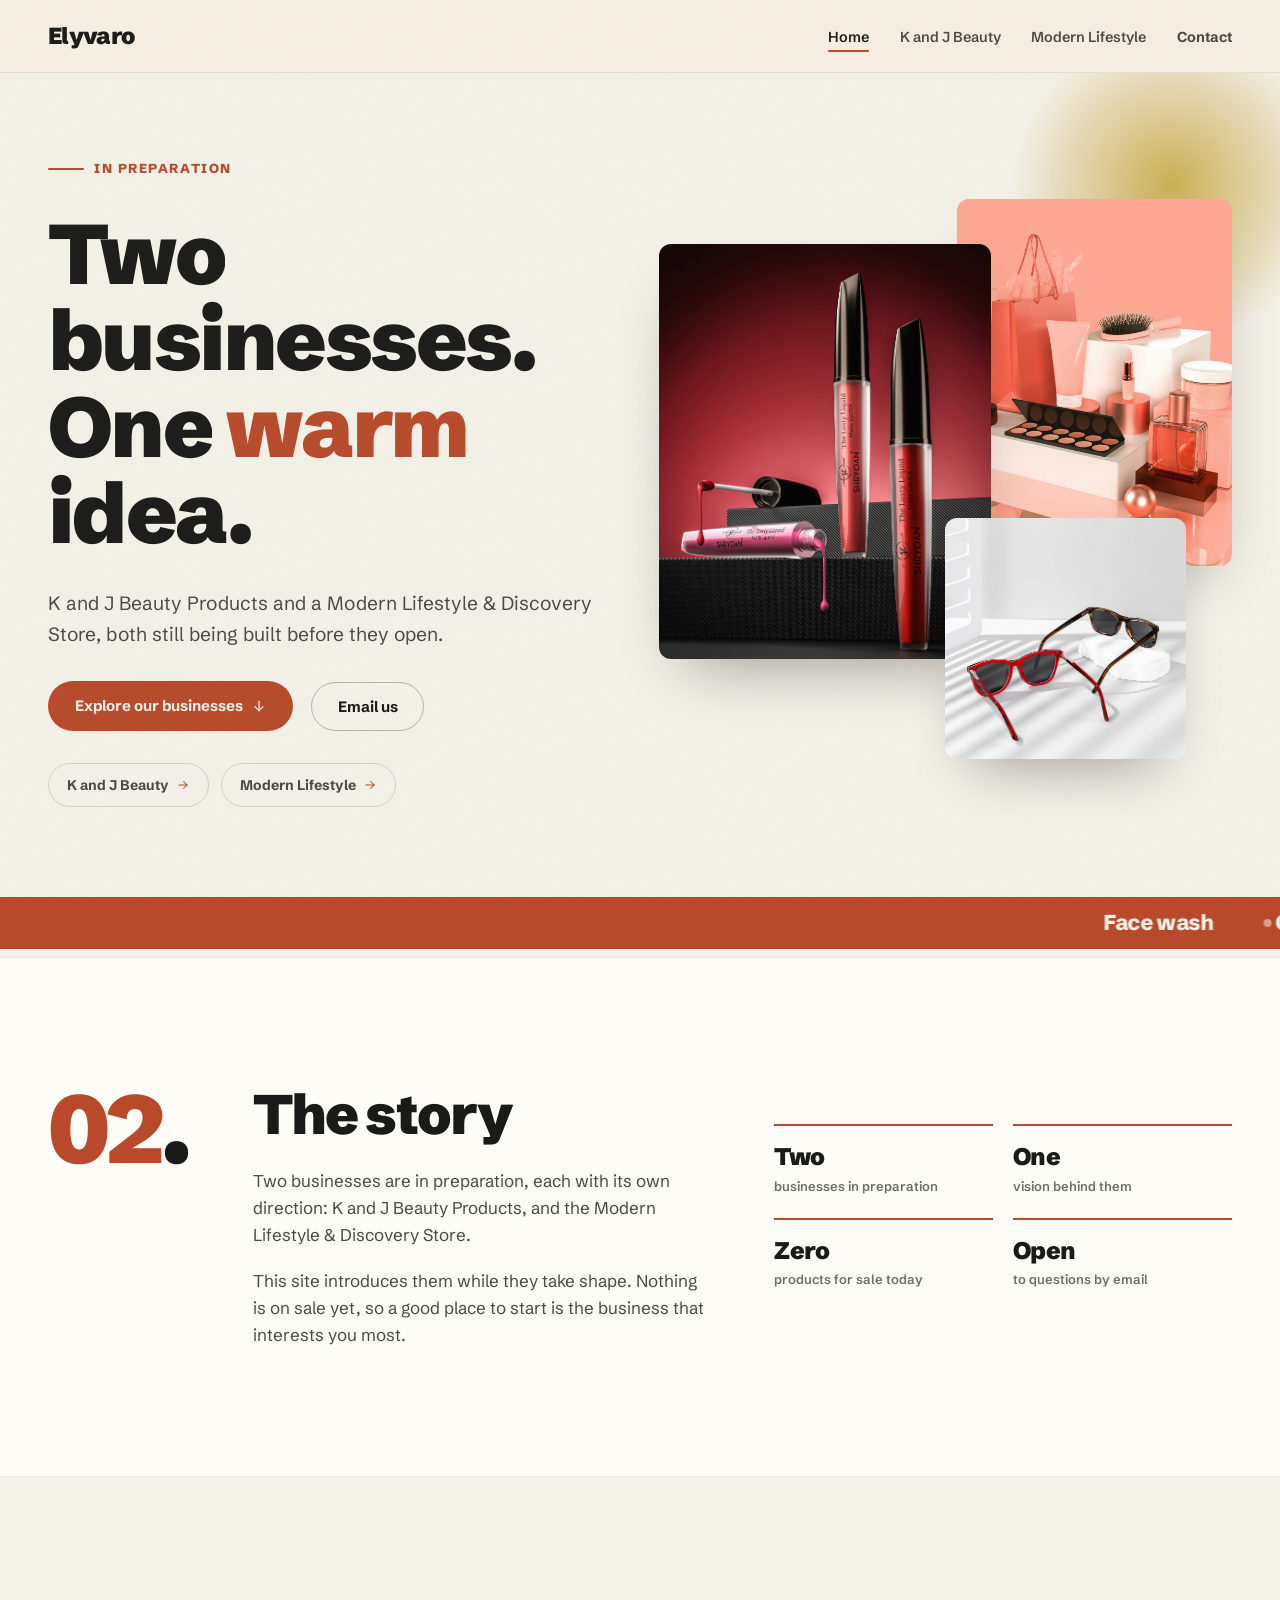
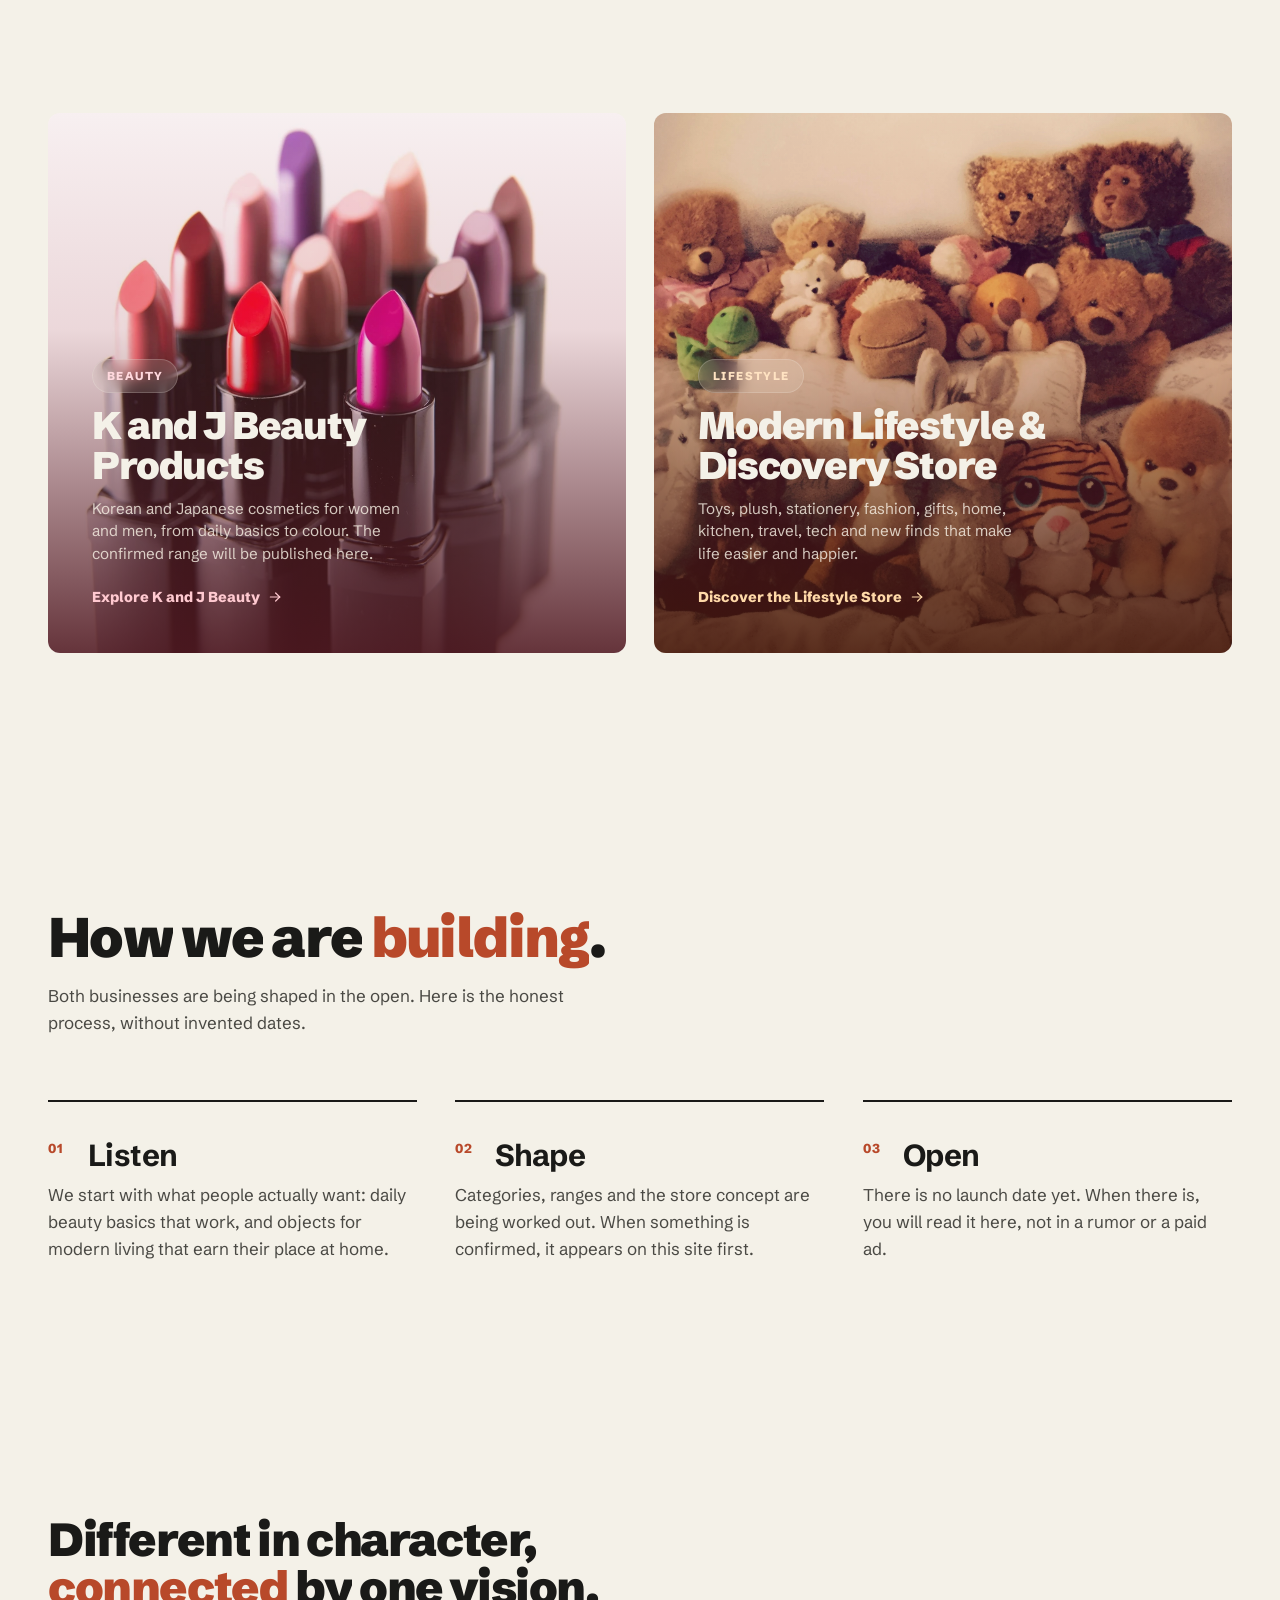
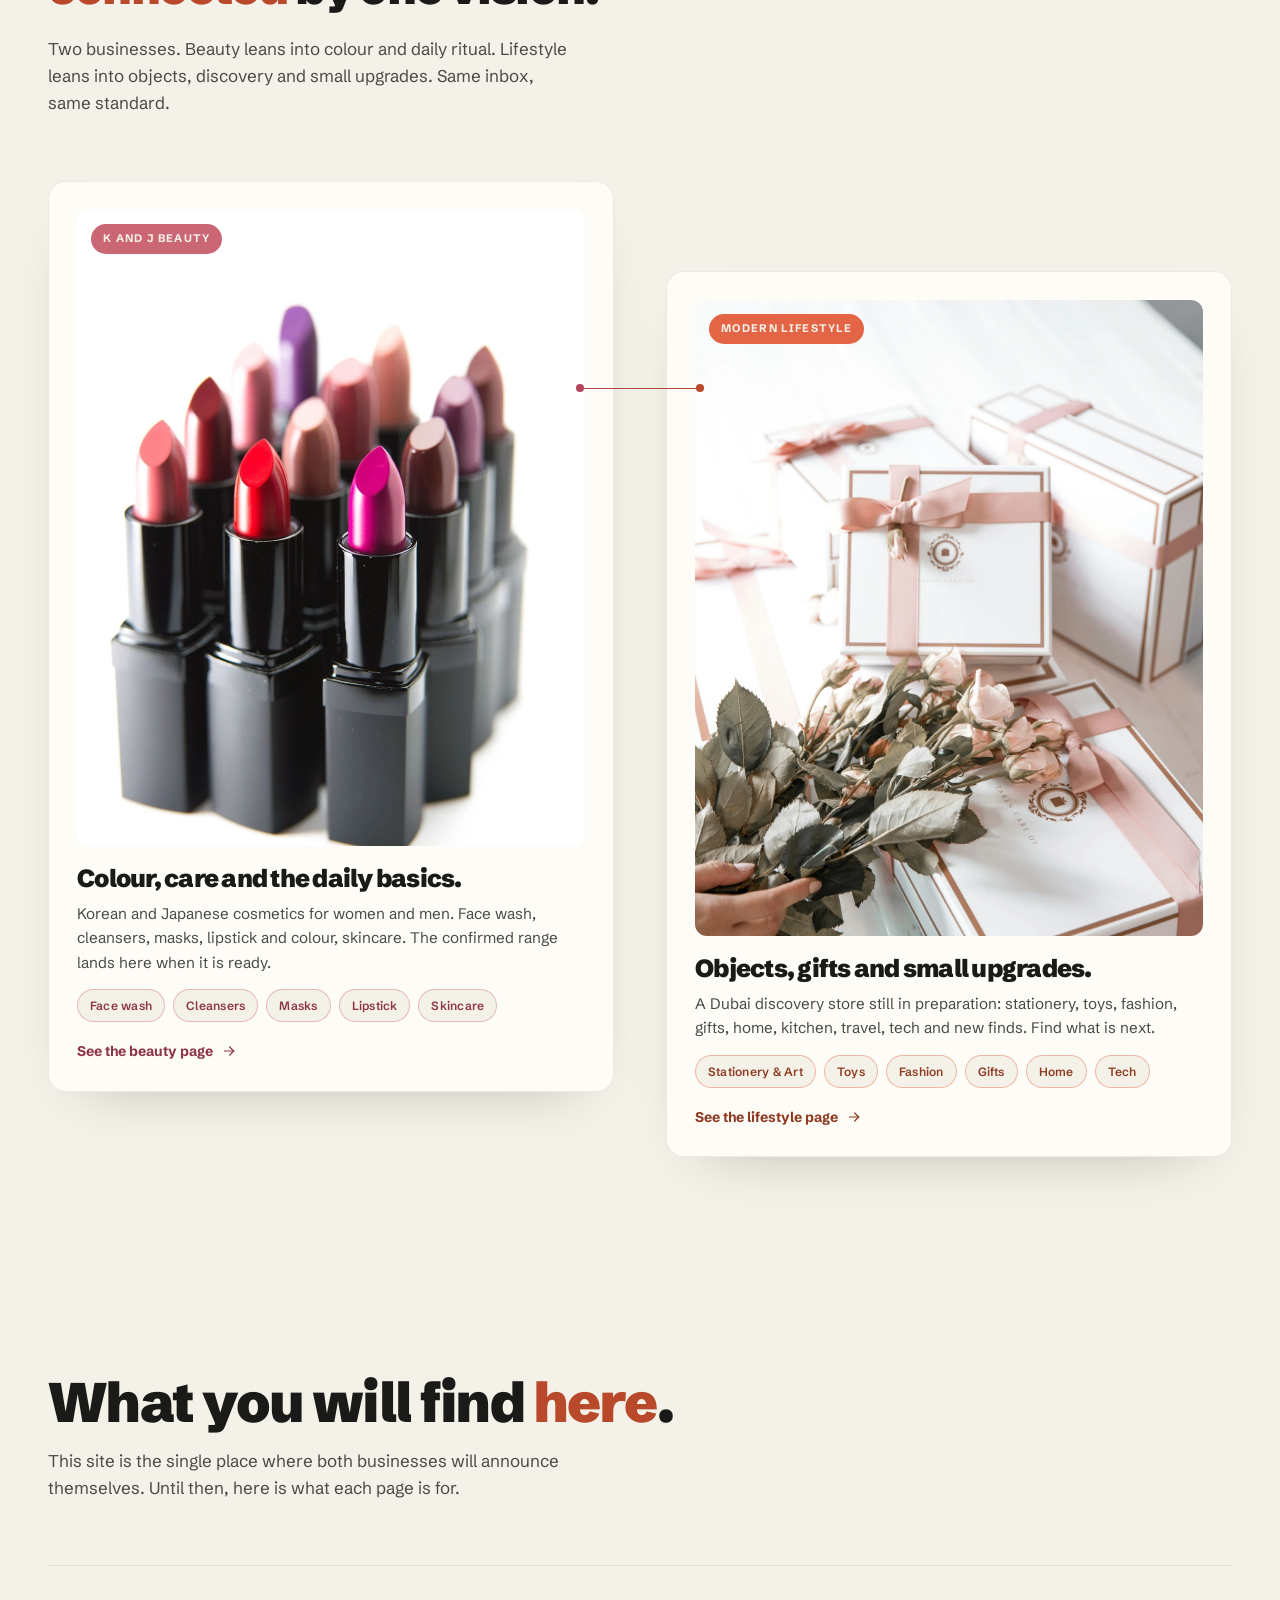
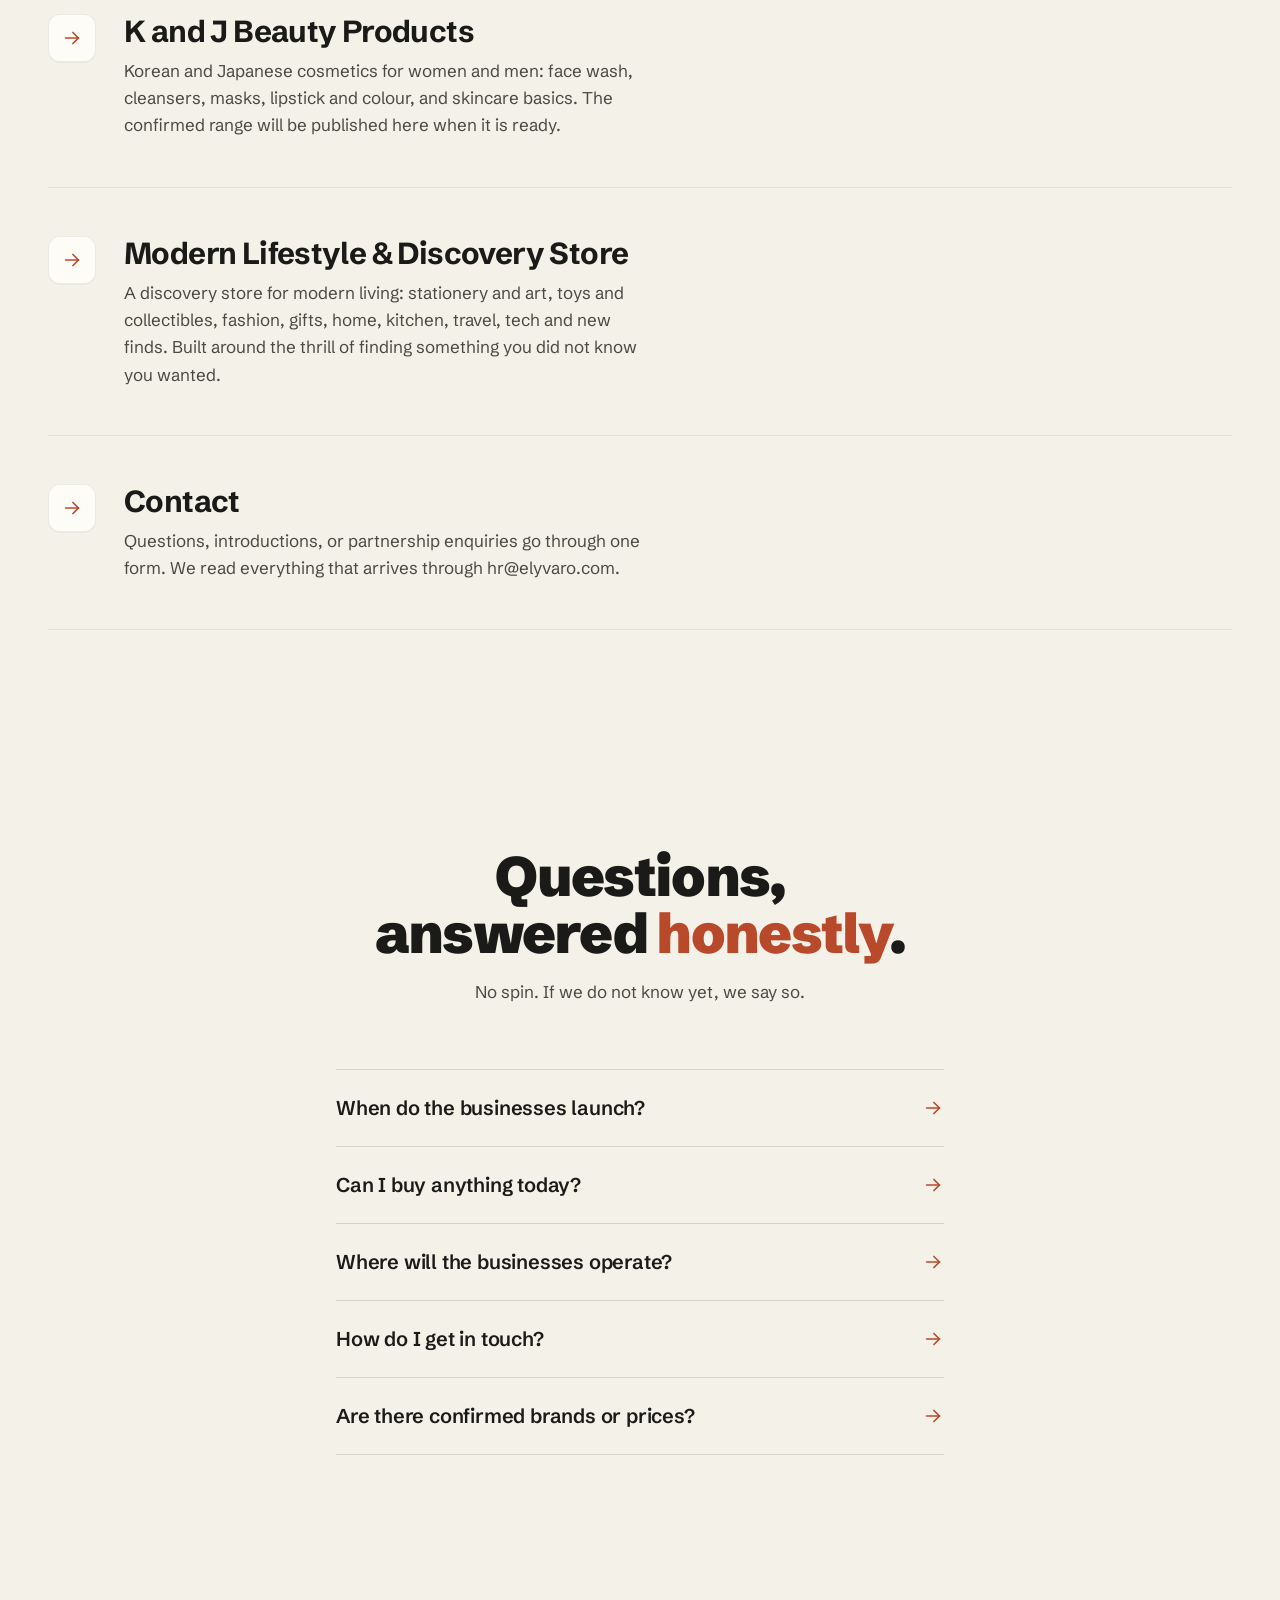
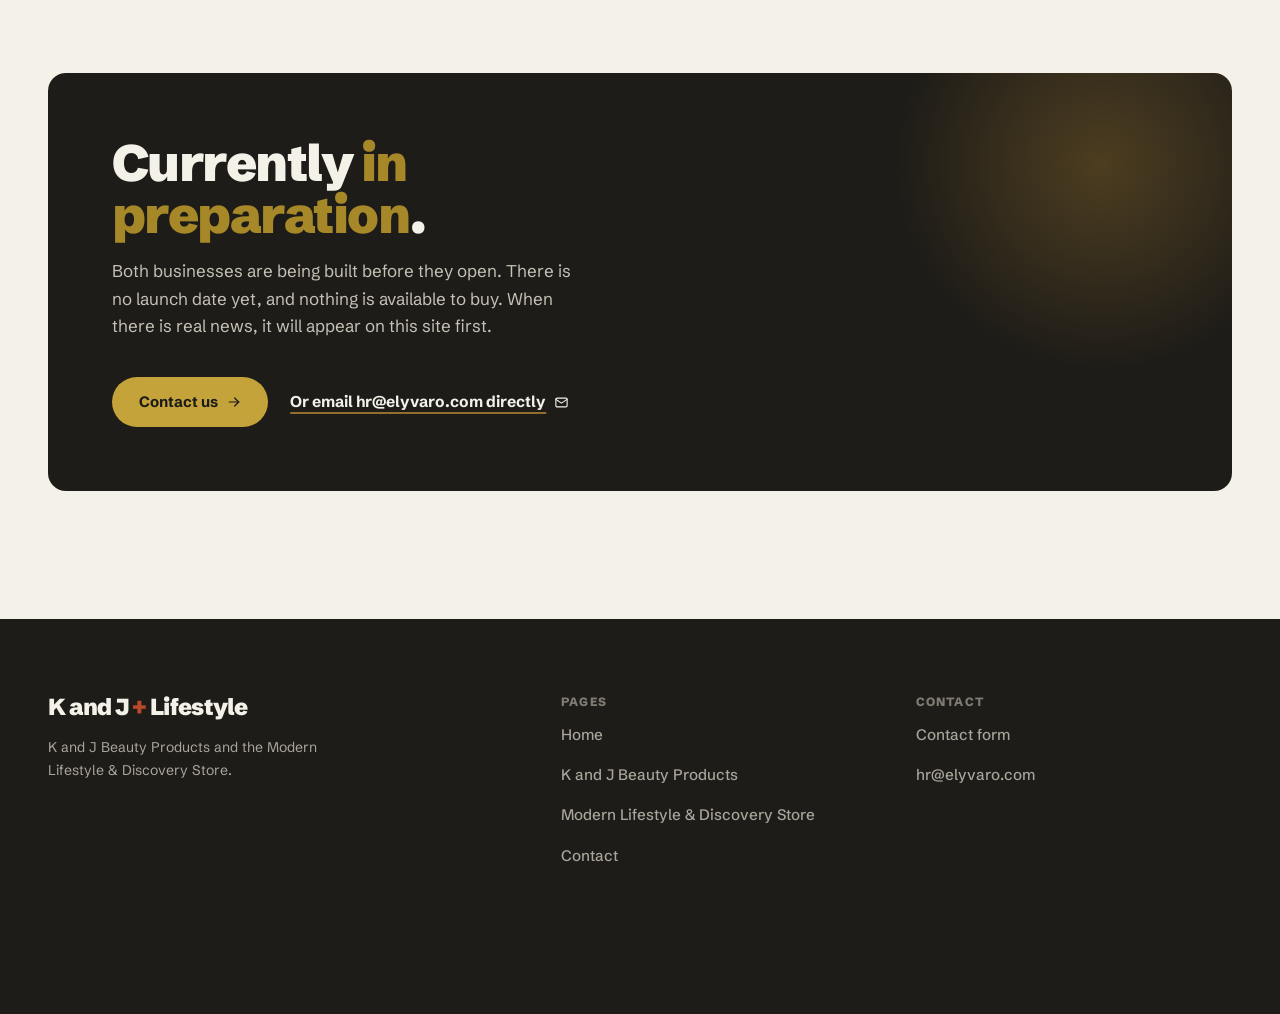
==== commit caecda50: "v2" ====
--- a/index.html
+++ b/index.html
@@ -1,36 +1,41 @@
 <!DOCTYPE html>
 <html lang="en" class="no-js">
+
 <head>
   <meta charset="utf-8">
   <meta name="viewport" content="width=device-width, initial-scale=1">
-  <title>Elyvaro - Parent company of K and J Beauty and Modern Lifestyle</title>
-  <meta name="description" content="Elyvaro is a parent company preparing two businesses: K and J Beauty Products and the Modern Lifestyle &amp; Discovery Store. Explore both while they are in preparation.">
+  <title>K and J Beauty + Modern Lifestyle - Two businesses, one vision</title>
+  <meta name="description"
+    content="Two businesses, one vision: K and J Beauty Products and the Modern Lifestyle &amp; Discovery Store. Both currently in preparation.">
   <meta name="robots" content="index, follow">
   <link rel="canonical" href="https://www.elyvaro.com/">
   <meta property="og:type" content="website">
-  <meta property="og:site_name" content="Elyvaro">
+  <meta property="og:site_name" content="K and J Beauty + Modern Lifestyle">
   <meta property="og:url" content="https://www.elyvaro.com/">
-  <meta property="og:title" content="Elyvaro - Two businesses, one parent company">
-  <meta property="og:description" content="Elyvaro is preparing K and J Beauty Products and the Modern Lifestyle &amp; Discovery Store. Both are in preparation.">
-  <meta property="og:image" content="https://www.elyvaro.com/assets/img/og-image.jpg">
+  <meta property="og:title" content="K and J Beauty + Modern Lifestyle - Two businesses, one vision">
+  <meta property="og:description"
+    content="K and J Beauty Products and the Modern Lifestyle &amp; Discovery Store. Both currently in preparation.">
+  <meta property="og:image" content="https://www.elyvaro.com/assets/img/K%26J/clearcut-derby-pfot_JVH274-unsplash.jpg">
   <meta name="twitter:card" content="summary_large_image">
-  <meta name="twitter:title" content="Elyvaro - Two businesses, one parent company">
-  <meta name="twitter:description" content="Elyvaro is preparing K and J Beauty Products and the Modern Lifestyle &amp; Discovery Store.">
-  <meta name="twitter:image" content="https://www.elyvaro.com/assets/img/og-image.jpg">
-  <meta name="theme-color" content="#E04B26">
+  <meta name="twitter:title" content="K and J Beauty + Modern Lifestyle - Two businesses, one vision">
+  <meta name="twitter:description"
+    content="K and J Beauty Products and the Modern Lifestyle &amp; Discovery Store. Both currently in preparation.">
+  <meta name="twitter:image" content="https://www.elyvaro.com/assets/img/K%26J/clearcut-derby-pfot_JVH274-unsplash.jpg">
+  <meta name="theme-color" content="#b8492a">
   <link rel="icon" href="/assets/favicon.svg" type="image/svg+xml">
   <link rel="apple-touch-icon" href="/assets/apple-touch-icon.png">
   <link rel="stylesheet" href="/assets/css/fonts.css">
   <link rel="stylesheet" href="/assets/css/main.css">
   <script>document.documentElement.className = "js";</script>
 </head>
+
 <body class="pg-home">
   <a class="skip" href="#main">Skip to content</a>
   <div class="cursor" aria-hidden="true"></div>
 
   <header class="nav">
     <div class="wrap nav__inner">
-      <a class="wordmark" href="/" aria-label="Elyvaro, home">Elyvaro<span class="dot">.</span></a>
+      <a class="wordmark" href="/" aria-label="Home">Elyvaro</a>
       <nav aria-label="Primary">
         <ul class="nav__links">
           <li><a href="/" aria-current="page">Home</a></li>
@@ -39,21 +44,34 @@
           <li><a href="/contact/">Contact</a></li>
         </ul>
       </nav>
-      <button class="nav__toggle" type="button" aria-expanded="false" aria-controls="mobile-menu" aria-label="Open menu">
-        <svg class="ico ico-menu" aria-hidden="true"><use href="/assets/icons/sprite.svg#menu"></use></svg>
-        <svg class="ico ico-x" aria-hidden="true"><use href="/assets/icons/sprite.svg#x"></use></svg>
+      <button class="nav__toggle" type="button" aria-expanded="false" aria-controls="mobile-menu"
+        aria-label="Open menu">
+        <svg class="ico ico-menu" aria-hidden="true">
+          <use href="/assets/icons/sprite.svg#menu"></use>
+        </svg>
+        <svg class="ico ico-x" aria-hidden="true">
+          <use href="/assets/icons/sprite.svg#x"></use>
+        </svg>
         <span>Menu</span>
       </button>
     </div>
     <div class="mobile" id="mobile-menu" hidden>
       <a class="m-link" href="/">Home
-        <svg class="ico" aria-hidden="true"><use href="/assets/icons/sprite.svg#arrow-right"></use></svg></a>
+        <svg class="ico" aria-hidden="true">
+          <use href="/assets/icons/sprite.svg#arrow-right"></use>
+        </svg></a>
       <a class="m-link" href="/k-and-j-beauty/">K and J Beauty Products
-        <svg class="ico" aria-hidden="true"><use href="/assets/icons/sprite.svg#arrow-right"></use></svg></a>
+        <svg class="ico" aria-hidden="true">
+          <use href="/assets/icons/sprite.svg#arrow-right"></use>
+        </svg></a>
       <a class="m-link" href="/modern-lifestyle/">Modern Lifestyle &amp; Discovery Store
-        <svg class="ico" aria-hidden="true"><use href="/assets/icons/sprite.svg#arrow-right"></use></svg></a>
+        <svg class="ico" aria-hidden="true">
+          <use href="/assets/icons/sprite.svg#arrow-right"></use>
+        </svg></a>
       <a class="m-link" href="/contact/">Contact
-        <svg class="ico" aria-hidden="true"><use href="/assets/icons/sprite.svg#arrow-right"></use></svg></a>
+        <svg class="ico" aria-hidden="true">
+          <use href="/assets/icons/sprite.svg#arrow-right"></use>
+        </svg></a>
     </div>
   </header>
 
@@ -64,91 +82,94 @@
       <div class="hero__sun spin-slow" aria-hidden="true"></div>
       <div class="wrap hero__grid">
         <div class="hero__text">
-          <p class="hero__eyebrow rise" style="--d:40ms">Elyvaro, in preparation</p>
+          <p class="hero__eyebrow rise" style="--d:40ms">In preparation</p>
           <h1 class="rise morph" style="--d:120ms">Two businesses.<br>One <span class="accent">warm</span> idea.</h1>
-          <p class="hero__sub rise" style="--d:220ms">Elyvaro is preparing K and J Beauty Products and a Modern Lifestyle &amp; Discovery Store, both still being built before they open.</p>
+          <p class="hero__sub rise" style="--d:220ms">K and J Beauty Products and a Modern Lifestyle &amp; Discovery
+            Store, both still being built before they open.</p>
           <div class="hero__actions rise" style="--d:320ms">
             <a class="btn btn--ember" href="#businesses" data-magnetic="0.25">Explore our businesses
-              <svg class="ico" aria-hidden="true"><use href="/assets/icons/sprite.svg#arrow-down"></use></svg></a>
+              <svg class="ico" aria-hidden="true">
+                <use href="/assets/icons/sprite.svg#arrow-down"></use>
+              </svg></a>
             <a class="btn btn--ghost" href="mailto:hr@elyvaro.com" data-magnetic="0.2">Email us</a>
           </div>
           <div class="hero__routes rise" style="--d:420ms">
             <a href="/k-and-j-beauty/">K and J Beauty
-              <svg class="ico" aria-hidden="true"><use href="/assets/icons/sprite.svg#arrow-right"></use></svg></a>
+              <svg class="ico" aria-hidden="true">
+                <use href="/assets/icons/sprite.svg#arrow-right"></use>
+              </svg></a>
             <a href="/modern-lifestyle/">Modern Lifestyle
-              <svg class="ico" aria-hidden="true"><use href="/assets/icons/sprite.svg#arrow-right"></use></svg></a>
+              <svg class="ico" aria-hidden="true">
+                <use href="/assets/icons/sprite.svg#arrow-right"></use>
+              </svg></a>
           </div>
         </div>
         <div class="hero__collage rise-s" style="--d:180ms">
           <figure class="hero__card hero__card--a" data-par="14">
-            <img src="/assets/img/home-hero.webp"
-                 srcset="/assets/img/home-hero-800.webp 800w, /assets/img/home-hero.webp 1400w"
-                 sizes="(min-width: 1024px) 26vw, 58vw"
-                 width="1400" height="1750" fetchpriority="high" decoding="async"
-                 alt="A hand placing dried stems into a pale ceramic vase in morning light">
+            <img src="/assets/img/K%26J/majed-swan-Zh03fQzaC_8-unsplash.webp" sizes="(min-width: 1024px) 26vw, 58vw"
+              width="1800" height="1800" fetchpriority="high" decoding="async"
+              alt="Three tubes of matte liquid lipstick on black steps against a deep red background">
           </figure>
           <figure class="hero__card hero__card--b" data-par="-10">
-            <img src="/assets/img/float-cream.webp"
-                 sizes="(min-width: 1024px) 22vw, 48vw"
-                 width="1000" height="1250" decoding="async"
-                 alt="Overhead view of open skincare cream jars with pink and white lids on a light marble surface">
+            <img src="/assets/img/K%26J/clearcut-derby-pfot_JVH274-unsplash.webp" sizes="(min-width: 1024px) 22vw, 48vw"
+              width="1800" height="1350" decoding="async"
+              alt="A coral-toned 3D render of beauty products, a gift bag and a perfume bottle on white podiums">
           </figure>
           <figure class="hero__card hero__card--c float-y" data-par="20" style="--d:600ms">
-            <img src="/assets/img/life-toys.webp"
-                 width="1000" height="1250" decoding="async"
-                 alt="Geometric wooden toys in coral and teal on a pale floor">
+            <img src="/assets/img/Modern%20Life%20Style/float-sunglasses.webp" width="1000" height="1250"
+              decoding="async" alt="Red and tortoiseshell sunglasses resting on white plinths in striped sunlight">
           </figure>
         </div>
       </div>
     </section>
 
     <!-- marquee -->
-    <div class="marquee marquee--ember" aria-hidden="true">
-      <div class="marquee__track">
-        <div class="marquee__group">
-          <span class="marquee__item">Face wash</span>
-          <span class="marquee__item">Cleansers</span>
-          <span class="marquee__item">Masks</span>
-          <span class="marquee__item">Lipstick</span>
-          <span class="marquee__item">Skincare</span>
-          <span class="marquee__item">Toys</span>
-          <span class="marquee__item">Plush</span>
-          <span class="marquee__item">Perfume</span>
-          <span class="marquee__item">Handbags</span>
-          <span class="marquee__item">Picnic</span>
-          <span class="marquee__item">Stationery</span>
-          <span class="marquee__item">Indoor</span>
-          <span class="marquee__item">Outdoor</span>
-        </div>
-        <div class="marquee__group">
-          <span class="marquee__item">Face wash</span>
-          <span class="marquee__item">Cleansers</span>
-          <span class="marquee__item">Masks</span>
-          <span class="marquee__item">Lipstick</span>
-          <span class="marquee__item">Skincare</span>
-          <span class="marquee__item">Toys</span>
-          <span class="marquee__item">Plush</span>
-          <span class="marquee__item">Perfume</span>
-          <span class="marquee__item">Handbags</span>
-          <span class="marquee__item">Picnic</span>
-          <span class="marquee__item">Stationery</span>
-          <span class="marquee__item">Indoor</span>
-          <span class="marquee__item">Outdoor</span>
-        </div>
-      </div>
-    </div>
-
-    <!-- B: what elyvaro is -->
+    <marquee class="marquee marquee--ember" aria-hidden="true">
+      <span class="marquee__item">Face wash</span>
+      <span class="marquee__item">Cleansers</span>
+      <span class="marquee__item">Masks</span>
+      <span class="marquee__item">Lipstick</span>
+      <span class="marquee__item">Skincare</span>
+      <span class="marquee__item">Stationery &amp; Art</span>
+      <span class="marquee__item">Toys &amp; Plush</span>
+      <span class="marquee__item">Fashion &amp; Accessories</span>
+      <span class="marquee__item">Gifts &amp; Party</span>
+      <span class="marquee__item">Home &amp; Lifestyle</span>
+      <span class="marquee__item">Organise &amp; Storage</span>
+      <span class="marquee__item">Kitchen &amp; Dining</span>
+      <span class="marquee__item">Travel &amp; Bags</span>
+      <span class="marquee__item">Tech &amp; Gadgets</span>
+      <span class="marquee__item">New &amp; Trending</span>
+      <span class="marquee__item">Face wash</span>
+      <span class="marquee__item">Cleansers</span>
+      <span class="marquee__item">Masks</span>
+      <span class="marquee__item">Lipstick</span>
+      <span class="marquee__item">Skincare</span>
+      <span class="marquee__item">Stationery &amp; Art</span>
+      <span class="marquee__item">Toys &amp; Plush</span>
+      <span class="marquee__item">Fashion &amp; Accessories</span>
+      <span class="marquee__item">Gifts &amp; Party</span>
+      <span class="marquee__item">Home &amp; Lifestyle</span>
+      <span class="marquee__item">Organise &amp; Storage</span>
+      <span class="marquee__item">Kitchen &amp; Dining</span>
+      <span class="marquee__item">Travel &amp; Bags</span>
+      <span class="marquee__item">Tech &amp; Gadgets</span>
+      <span class="marquee__item">New &amp; Trending</span>
+    </marquee>
+
+    <!-- B: the story -->
     <section class="section intro" aria-labelledby="intro-h">
       <div class="wrap intro__grid">
         <div class="reveal">
           <p class="intro__num">02<span>.</span></p>
         </div>
         <div class="reveal" style="--d:80ms">
-          <h2 id="intro-h">What Elyvaro is</h2>
+          <h2 id="intro-h">The story</h2>
           <div class="intro__body" style="margin-top: 24px;">
-            <p>Elyvaro is the parent company of two businesses now in preparation. Both are being built under one name, with the space to grow in their own direction.</p>
-            <p>This site introduces them while they take shape. Nothing is on sale yet, so a good place to start is the business that interests you most.</p>
+            <p>Two businesses are in preparation, each with its own direction: K and J Beauty Products, and the Modern
+              Lifestyle &amp; Discovery Store.</p>
+            <p>This site introduces them while they take shape. Nothing is on sale yet, so a good place to start is the
+              business that interests you most.</p>
           </div>
         </div>
         <div class="reveal" style="--d:160ms">
@@ -159,7 +180,7 @@
             </div>
             <div class="intro__stat">
               <b>One</b>
-              <span>parent company behind them</span>
+              <span>vision behind them</span>
             </div>
             <div class="intro__stat">
               <b>Zero</b>
@@ -185,36 +206,39 @@
         <div class="bgrid">
           <a class="bcard bcard--beauty reveal" href="/k-and-j-beauty/" data-tilt="4">
             <div class="bcard__media">
-              <img src="/assets/img/float-lipstick.webp"
-                   sizes="(min-width: 800px) 46vw, 100vw"
-                   width="1000" height="1250" loading="lazy" decoding="async"
-                   alt="Row of open lipstick tubes in red, pink and nude shades on a white studio background">
+              <img src="/assets/img/K%26J/float-lipstick.webp" sizes="(min-width: 800px) 46vw, 100vw" width="1000"
+                height="1250" loading="lazy" decoding="async"
+                alt="Row of open lipstick tubes in red, pink and nude shades on a white studio background">
             </div>
             <div class="bcard__veil"></div>
             <div class="bcard__content">
               <span class="bcard__tag">Beauty</span>
               <h3 class="bcard__name">K and J Beauty Products</h3>
-              <p class="bcard__desc">Korean and Japanese cosmetics for women and men, from daily basics to colour. The confirmed range will be published here.</p>
+              <p class="bcard__desc">Korean and Japanese cosmetics for women and men, from daily basics to colour. The
+                confirmed range will be published here.</p>
               <span class="bcard__go">Explore K and J Beauty
-                <svg class="ico" aria-hidden="true"><use href="/assets/icons/sprite.svg#arrow-right"></use></svg></span>
+                <svg class="ico" aria-hidden="true">
+                  <use href="/assets/icons/sprite.svg#arrow-right"></use>
+                </svg></span>
             </div>
           </a>
 
           <a class="bcard bcard--life reveal" style="--d:120ms" href="/modern-lifestyle/" data-tilt="4">
             <div class="bcard__media">
-              <img src="/assets/img/life-hero.webp"
-                   srcset="/assets/img/life-hero-800.webp 800w, /assets/img/life-hero.webp 1800w"
-                   sizes="(min-width: 800px) 46vw, 100vw"
-                   width="1800" height="787" loading="lazy" decoding="async"
-                   alt="A playful living room with geometric wall art and people relaxing">
+              <img src="/assets/img/Modern%20Life%20Style/m-s-41tTFPP-8wQ-unsplash.webp"
+                sizes="(min-width: 800px) 46vw, 100vw" width="1800" height="1679" loading="lazy" decoding="async"
+                alt="A pile of teddy bears and plush animals gathered together on a bed">
             </div>
             <div class="bcard__veil"></div>
             <div class="bcard__content">
               <span class="bcard__tag">Lifestyle</span>
               <h3 class="bcard__name">Modern Lifestyle &amp; Discovery Store</h3>
-              <p class="bcard__desc">Toys, plush, perfume, handbags, picnic gear, stationery and indoor and outdoor accessories that make life easier and happier.</p>
+              <p class="bcard__desc">Toys, plush, stationery, fashion, gifts, home, kitchen, travel, tech and new finds
+                that make life easier and happier.</p>
               <span class="bcard__go">Discover the Lifestyle Store
-                <svg class="ico" aria-hidden="true"><use href="/assets/icons/sprite.svg#arrow-right"></use></svg></span>
+                <svg class="ico" aria-hidden="true">
+                  <use href="/assets/icons/sprite.svg#arrow-right"></use>
+                </svg></span>
             </div>
           </a>
         </div>
@@ -231,11 +255,13 @@
         <div class="steps">
           <div class="step reveal-l">
             <h3>Listen</h3>
-            <p>We start with what people actually want: daily beauty basics that work, and objects for modern living that earn their place at home.</p>
+            <p>We start with what people actually want: daily beauty basics that work, and objects for modern living
+              that earn their place at home.</p>
           </div>
           <div class="step reveal-pop" style="--d:100ms">
             <h3>Shape</h3>
-            <p>Categories, ranges and the store concept are being worked out. When something is confirmed, it appears on this site first.</p>
+            <p>Categories, ranges and the store concept are being worked out. When something is confirmed, it appears on
+              this site first.</p>
           </div>
           <div class="step reveal-r" style="--d:200ms">
             <h3>Open</h3>
@@ -248,47 +274,52 @@
     <!-- D: editorial contrast -->
     <section class="section section--sm" aria-labelledby="pairs-h">
       <div class="wrap" style="position:relative">
-        <h2 class="pairs__head morph" id="pairs-h">Different in character, <span class="accent">connected</span> by Elyvaro.</h2>
-        <p class="pairs__sub reveal">Two businesses, one parent. Beauty leans into colour and daily ritual. Lifestyle leans into objects, scent and small upgrades. Same inbox, same standard.</p>
+        <h2 class="pairs__head morph" id="pairs-h">Different in character, <span class="accent">connected</span> by one
+          vision.</h2>
+        <p class="pairs__sub reveal">Two businesses. Beauty leans into colour and daily ritual. Lifestyle leans into
+          objects, discovery and small upgrades. Same inbox, same standard.</p>
         <div class="pairs__connector" aria-hidden="true"></div>
         <div class="pairs__grid">
           <article class="pairs__card pairs__card--beauty reveal-l">
             <div class="pairs__media">
               <span class="pairs__badge">K and J Beauty</span>
-              <img src="/assets/img/float-lipstick.webp" width="1000" height="1250" loading="lazy" decoding="async"
-                   alt="Row of open lipstick tubes in red, pink and nude shades on a white studio background">
-              <!-- <span class="pairs__float pairs__float--a" aria-hidden="true">
-                <img src="/assets/img/float-cream.webp" width="1000" height="1250" loading="lazy" decoding="async" alt="">
-              </span> -->
+              <img src="/assets/img/K%26J/float-lipstick.webp" width="1000" height="1250" loading="lazy"
+                decoding="async"
+                alt="Row of open lipstick tubes in red, pink and nude shades on a white studio background">
             </div>
             <div class="pairs__body">
               <h3>Colour, care and the daily basics.</h3>
-              <p>Korean and Japanese cosmetics for women and men. Face wash, cleansers, masks, lipstick and colour, skincare. The confirmed range lands here when it is ready.</p>
+              <p>Korean and Japanese cosmetics for women and men. Face wash, cleansers, masks, lipstick and colour,
+                skincare. The confirmed range lands here when it is ready.</p>
               <div class="pairs__tags">
                 <span>Face wash</span><span>Cleansers</span><span>Masks</span><span>Lipstick</span><span>Skincare</span>
               </div>
               <a class="pairs__link" href="/k-and-j-beauty/">See the beauty page
-                <svg class="ico" aria-hidden="true"><use href="/assets/icons/sprite.svg#arrow-right"></use></svg>
+                <svg class="ico" aria-hidden="true">
+                  <use href="/assets/icons/sprite.svg#arrow-right"></use>
+                </svg>
               </a>
             </div>
           </article>
           <article class="pairs__card pairs__card--life reveal-r" style="--d:120ms">
             <div class="pairs__media">
               <span class="pairs__badge">Modern Lifestyle</span>
-              <img src="/assets/img/float-perfume.webp" width="1000" height="1250" loading="lazy" decoding="async"
-                   alt="Single blush-toned glass perfume bottle standing on a clean white surface with soft shadow">
-              <!-- <span class="pairs__float pairs__float--b" aria-hidden="true">
-                <img src="/assets/img/float-toys.webp" width="1000" height="1250" loading="lazy" decoding="async" alt="">
-              </span> -->
+              <img src="/assets/img/Modern%20Life%20Style/olivia-bollen-ayUGdxRvjV4-unsplash.webp" width="1800"
+                height="1800" loading="lazy" decoding="async"
+                alt="White gift boxes tied with blush ribbons beside dried roses">
             </div>
             <div class="pairs__body">
-              <h3>Scent, objects and small upgrades.</h3>
-              <p>A Dubai discovery store still in preparation: toys, stationery, fashion, tech, gifts, home, picnic and more. Find what is next.</p>
+              <h3>Objects, gifts and small upgrades.</h3>
+              <p>A Dubai discovery store still in preparation: stationery, toys, fashion, gifts, home, kitchen, travel,
+                tech and new finds. Find what is next.</p>
               <div class="pairs__tags">
-                <span>Toys</span><span>Stationery</span><span>Fashion</span><span>Tech</span><span>Gifts</span><span>Home</span>
+                <span>Stationery &amp;
+                  Art</span><span>Toys</span><span>Fashion</span><span>Gifts</span><span>Home</span><span>Tech</span>
               </div>
               <a class="pairs__link" href="/modern-lifestyle/">See the lifestyle page
-                <svg class="ico" aria-hidden="true"><use href="/assets/icons/sprite.svg#arrow-right"></use></svg>
+                <svg class="ico" aria-hidden="true">
+                  <use href="/assets/icons/sprite.svg#arrow-right"></use>
+                </svg>
               </a>
             </div>
           </article>
@@ -301,29 +332,40 @@
       <div class="wrap">
         <div class="sec-head">
           <h2 class="morph" id="find-h">What you will find <span class="accent">here</span>.</h2>
-          <p>This site is the single place where both businesses will announce themselves. Until then, here is what each page is for.</p>
+          <p>This site is the single place where both businesses will announce themselves. Until then, here is what each
+            page is for.</p>
         </div>
         <div class="features">
           <div class="feature reveal-l">
             <div class="feature__icon" aria-hidden="true">
-              <svg class="ico"><use href="/assets/icons/sprite.svg#arrow-right"></use></svg>
+              <svg class="ico">
+                <use href="/assets/icons/sprite.svg#arrow-right"></use>
+              </svg>
             </div>
             <h3>K and J Beauty Products</h3>
-            <p>Korean and Japanese cosmetics for women and men: face wash, cleansers, masks, lipstick and colour, and skincare basics. The confirmed range will be published here when it is ready.</p>
+            <p>Korean and Japanese cosmetics for women and men: face wash, cleansers, masks, lipstick and colour, and
+              skincare basics. The confirmed range will be published here when it is ready.</p>
           </div>
           <div class="feature reveal-pop" style="--d:100ms">
             <div class="feature__icon" aria-hidden="true">
-              <svg class="ico"><use href="/assets/icons/sprite.svg#arrow-right"></use></svg>
+              <svg class="ico">
+                <use href="/assets/icons/sprite.svg#arrow-right"></use>
+              </svg>
             </div>
             <h3>Modern Lifestyle &amp; Discovery Store</h3>
-            <p>A discovery store for modern living: toys and collectibles, stationery, fashion, tech, gifts, home, picnic, drinks and treats, and more. Built around the thrill of finding something you did not know you wanted.</p>
+            <p>A discovery store for modern living: stationery and art, toys and collectibles, fashion, gifts, home,
+              kitchen, travel, tech and new finds. Built around the thrill of finding something you did not know you
+              wanted.</p>
           </div>
           <div class="feature reveal-r" style="--d:200ms">
             <div class="feature__icon" aria-hidden="true">
-              <svg class="ico"><use href="/assets/icons/sprite.svg#arrow-right"></use></svg>
+              <svg class="ico">
+                <use href="/assets/icons/sprite.svg#arrow-right"></use>
+              </svg>
             </div>
             <h3>Contact</h3>
-            <p>Questions, introductions, or partnership enquiries go through one form. We read everything that arrives through hr@elyvaro.com.</p>
+            <p>Questions, introductions, or partnership enquiries go through one form. We read everything that arrives
+              through hr@elyvaro.com.</p>
           </div>
         </div>
       </div>
@@ -340,46 +382,69 @@
           <div class="faq__item">
             <button class="faq__q" type="button" aria-expanded="false" aria-controls="faq-a1" id="faq-q1">
               When do the businesses launch?
-              <svg class="ico" aria-hidden="true"><use href="/assets/icons/sprite.svg#arrow-right"></use></svg>
+              <svg class="ico" aria-hidden="true">
+                <use href="/assets/icons/sprite.svg#arrow-right"></use>
+              </svg>
             </button>
             <div class="faq__a" id="faq-a1" role="region" aria-labelledby="faq-q1">
-              <div><p>There is no confirmed launch date. When there is one, it will appear on this site first.</p></div>
+              <div>
+                <p>There is no confirmed launch date. When there is one, it will appear on this site first.</p>
+              </div>
             </div>
           </div>
           <div class="faq__item">
             <button class="faq__q" type="button" aria-expanded="false" aria-controls="faq-a2" id="faq-q2">
               Can I buy anything today?
-              <svg class="ico" aria-hidden="true"><use href="/assets/icons/sprite.svg#arrow-right"></use></svg>
+              <svg class="ico" aria-hidden="true">
+                <use href="/assets/icons/sprite.svg#arrow-right"></use>
+              </svg>
             </button>
             <div class="faq__a" id="faq-a2" role="region" aria-labelledby="faq-q2">
-              <div><p>No. Nothing is for sale yet. This site introduces what is being built; it is not a shop.</p></div>
+              <div>
+                <p>No. Nothing is for sale yet. This site introduces what is being built; it is not a shop.</p>
+              </div>
             </div>
           </div>
           <div class="faq__item">
             <button class="faq__q" type="button" aria-expanded="false" aria-controls="faq-a3" id="faq-q3">
               Where will the businesses operate?
-              <svg class="ico" aria-hidden="true"><use href="/assets/icons/sprite.svg#arrow-right"></use></svg>
+              <svg class="ico" aria-hidden="true">
+                <use href="/assets/icons/sprite.svg#arrow-right"></use>
+              </svg>
             </button>
             <div class="faq__a" id="faq-a3" role="region" aria-labelledby="faq-q3">
-              <div><p>The Modern Lifestyle &amp; Discovery Store is planned for Dubai, UAE. Details for K and J Beauty Products will be confirmed here when they are ready.</p></div>
+              <div>
+                <p>The Modern Lifestyle &amp; Discovery Store is planned for Dubai, UAE. Details for K and J Beauty
+                  Products will be confirmed here when they are ready.</p>
+              </div>
             </div>
           </div>
           <div class="faq__item">
             <button class="faq__q" type="button" aria-expanded="false" aria-controls="faq-a4" id="faq-q4">
               How do I get in touch?
-              <svg class="ico" aria-hidden="true"><use href="/assets/icons/sprite.svg#arrow-right"></use></svg>
+              <svg class="ico" aria-hidden="true">
+                <use href="/assets/icons/sprite.svg#arrow-right"></use>
+              </svg>
             </button>
             <div class="faq__a" id="faq-a4" role="region" aria-labelledby="faq-q4">
-              <div><p>Use the <a href="/contact/">contact form</a> or email hr@elyvaro.com directly. Both reach the same inbox.</p></div>
+              <div>
+                <p>Use the <a href="/contact/">contact form</a> or email hr@elyvaro.com directly. Both reach the same
+                  inbox.</p>
+              </div>
             </div>
           </div>
           <div class="faq__item">
             <button class="faq__q" type="button" aria-expanded="false" aria-controls="faq-a5" id="faq-q5">
               Are there confirmed brands or prices?
-              <svg class="ico" aria-hidden="true"><use href="/assets/icons/sprite.svg#arrow-right"></use></svg>
+              <svg class="ico" aria-hidden="true">
+                <use href="/assets/icons/sprite.svg#arrow-right"></use>
+              </svg>
             </button>
             <div class="faq__a" id="faq-a5" role="region" aria-labelledby="faq-q5">
-              <div><p>Not yet. Brands, products and pricing will be published here when they are confirmed. We do not invent them in advance.</p></div>
+              <div>
+                <p>Not yet. Brands, products and pricing will be published here when they are confirmed. We do not
+                  invent them in advance.</p>
+              </div>
             </div>
           </div>
         </div>
@@ -391,12 +456,17 @@
       <div class="wrap">
         <div class="glow-card reveal">
           <h2 id="soon-h">Currently <span class="accent-sun">in preparation</span>.</h2>
-          <p>Elyvaro and both of its businesses are being built before they open. There is no launch date yet, and nothing is available to buy. When there is real news, it will appear on this site first.</p>
+          <p>Both businesses are being built before they open. There is no launch date yet, and nothing is available to
+            buy. When there is real news, it will appear on this site first.</p>
           <div class="glow-card__actions">
             <a class="btn btn--sun" href="/contact/" data-magnetic="0.25">Contact us
-              <svg class="ico" aria-hidden="true"><use href="/assets/icons/sprite.svg#arrow-right"></use></svg></a>
+              <svg class="ico" aria-hidden="true">
+                <use href="/assets/icons/sprite.svg#arrow-right"></use>
+              </svg></a>
             <a class="tlink tlink--light" href="mailto:hr@elyvaro.com">Or email hr@elyvaro.com directly
-              <svg class="ico" aria-hidden="true"><use href="/assets/icons/sprite.svg#mail"></use></svg></a>
+              <svg class="ico" aria-hidden="true">
+                <use href="/assets/icons/sprite.svg#mail"></use>
+              </svg></a>
           </div>
         </div>
       </div>
@@ -408,8 +478,8 @@
     <div class="wrap">
       <div class="footer__top">
         <div>
-          <a class="wordmark" href="/">Elyvaro<span class="dot">.</span></a>
-          <p class="footer__tag">Parent company of K and J Beauty Products and the Modern Lifestyle &amp; Discovery Store.</p>
+          <a class="wordmark" href="/">K and J <span class="dot">+</span> Lifestyle</a>
+          <p class="footer__tag">K and J Beauty Products and the Modern Lifestyle &amp; Discovery Store.</p>
         </div>
         <div class="footer__col">
           <h3>Pages</h3>
@@ -429,7 +499,7 @@
         </div>
       </div>
       <div class="footer__bottom">
-        <span>&copy; 2026 Elyvaro. All rights reserved.</span>
+        <span>&copy; 2026. All rights reserved.</span>
         <span>Both businesses in preparation.</span>
       </div>
     </div>
@@ -437,4 +507,5 @@
 
   <script src="/assets/js/main.js" defer></script>
 </body>
-</html>
+
+</html>
--- a/assets/css/main.css
+++ b/assets/css/main.css
@@ -1,31 +1,31 @@
 /* ============================================================
-   Elyvaro design system v2 - "Warm Cinema"
-   TESO-inspired retail energy: warm cream grounds, ember/gold
-   accents, heavy display sans, brand-card grids, orbit carousel,
-   mouse-driven motion. Original palette + copy.
-   Shape: pill buttons, 6px cards/images, 18px clay panels.
+   Design system v3 - "Warm Cinema"
+   Palette: Olive + Brick + Paper. Heavy display sans, brand-card
+   grids, orbit carousel, mouse-driven motion. Original copy.
+   Shape: buttons + cards soft 12px, clay panels 18px, pill only
+   for badges/chips.
    ============================================================ */
 
 :root {
   /* color */
-  --cream: #f6efe3;
-  --cream-2: #efe4d2;
-  --paper: #fdfaf4;
-  --ink: #1e1814;
-  --ink-60: #5e5348;
-  --ink-45: #7a6e60;
-  --ember: #e04b26;
-  --ember-deep: #b93a1b;
-  --ember-soft: #f0743f;
-  --sun: #f2b33d;
-  --sun-deep: #d99a1f;
-  --berry: #c24d5c;
-  --berry-deep: #9e3a47;
-  --night: #1c1410;
-  --night-2: #2a1e17;
-  --line: rgba(30, 24, 20, 0.14);
-  --line-soft: rgba(30, 24, 20, 0.08);
-  --line-light: rgba(246, 239, 227, 0.16);
+  --cream: #f4f1e8;
+  --cream-2: #ebe6d9;
+  --paper: #fdfcf7;
+  --ink: #1a1a18;
+  --ink-60: #4a4944;
+  --ink-45: #6e6c66;
+  --ember: #b8492a;
+  --ember-deep: #8f3a20;
+  --ember-soft: #d4654a;
+  --sun: #c4a33a;
+  --sun-deep: #a68828;
+  --berry: #b3455a;
+  --berry-deep: #8e3448;
+  --night: #1e1c18;
+  --night-2: #2e2b24;
+  --line: rgba(26, 26, 24, 0.14);
+  --line-soft: rgba(26, 26, 24, 0.08);
+  --line-light: rgba(244, 241, 232, 0.16);
 
   /* type */
   --f: "Schibsted Grotesk", system-ui, -apple-system, "Segoe UI", sans-serif;
@@ -36,22 +36,23 @@
   --fs-small: 0.875rem;
 
   /* layout */
-  --wrap: 1320px;
+  --wrap: 1400px;
   --gut: clamp(20px, 4vw, 48px);
   --sec: clamp(72px, 10vw, 148px);
   --gap: clamp(20px, 3vw, 40px);
-  --nav-h: 64px;
+  --nav-h: 72px;
 
   /* shape */
-  --r-card: 6px;
+  --r-card: 12px;
   --r-clay: 18px;
   --r-pill: 999px;
 
   /* motion */
   --e: cubic-bezier(0.22, 1, 0.36, 1);
   --e-io: cubic-bezier(0.65, 0, 0.35, 1);
+  --e-rev: cubic-bezier(0.4, 0.15, 0.3, 1);
   --t-fast: 0.28s;
-  --t: 0.7s;
+  --t: 0.8s;
 }
 
 @media (min-width: 900px) {
@@ -77,7 +78,8 @@
   line-height: 1.6;
   -webkit-font-smoothing: antialiased;
   text-rendering: optimizeLegibility;
-  overflow-x: clip;
+  /* overflow-x: clip; */
+  overflow-x:hidden;
 }
 
 /* cinematic grain */
@@ -455,19 +457,28 @@
 
 .js .reveal {
   opacity: 0;
-  transform: translateY(52px);
-  transition: opacity 0.9s var(--e), transform 0.9s var(--e);
+  transform: translateY(64px);
+  transition: opacity 1s var(--e-rev), transform 1s var(--e-rev);
   transition-delay: var(--d, 0ms);
   will-change: opacity, transform;
 }
 .js .reveal.is-in { opacity: 1; transform: none; }
 
-/* directional reveals (v2.2) */
-.js .reveal-l { opacity: 0; transform: translateX(-88px); transition: opacity 0.85s var(--e), transform 0.85s var(--e); transition-delay: var(--d, 0ms); will-change: opacity, transform; }
-.js .reveal-r { opacity: 0; transform: translateX(88px); transition: opacity 0.85s var(--e), transform 0.85s var(--e); transition-delay: var(--d, 0ms); will-change: opacity, transform; }
+/* directional reveals (v2.2, retuned v3.1 — visible mid-viewport motion) */
+.js .reveal-l { opacity: 0; transform: translateX(-112px); transition: opacity 0.95s var(--e-rev), transform 0.95s var(--e-rev); transition-delay: var(--d, 0ms); will-change: opacity, transform; }
+.js .reveal-r { opacity: 0; transform: translateX(112px); transition: opacity 0.95s var(--e-rev), transform 0.95s var(--e-rev); transition-delay: var(--d, 0ms); will-change: opacity, transform; }
 .js .reveal-l.is-in, .js .reveal-r.is-in { opacity: 1; transform: none; }
-.js .reveal-pop { opacity: 0; transform: scale(0.82) translateY(32px); transition: opacity 0.8s var(--e), transform 0.8s var(--e); transition-delay: var(--d, 0ms); will-change: opacity, transform; }
+.js .reveal-pop { opacity: 0; transform: scale(0.78) translateY(36px); transition: opacity 0.92s var(--e-rev), transform 0.92s var(--e-rev); transition-delay: var(--d, 0ms); will-change: opacity, transform; }
 .js .reveal-pop.is-in { opacity: 1; transform: none; }
+
+/* section-level fade+rise on scroll (v3.1) — composes with child transforms */
+.js .fade-io {
+  opacity: 0;
+  transform: translateY(40px);
+  transition: opacity 1.05s var(--e-rev), transform 1.05s var(--e-rev);
+  transition-delay: var(--d, 0ms);
+}
+.js .fade-io.is-in { opacity: 1; transform: none; }
 
 /* staggered word morph (v2.2) */
 .js .morph { --d: 0ms; }
@@ -513,7 +524,7 @@
 
 @media (prefers-reduced-motion: reduce) {
   html { scroll-behavior: auto; }
-  .js .reveal, .js .reveal-l, .js .reveal-r, .js .reveal-pop { opacity: 1; transform: none; transition: none; }
+  .js .reveal, .js .reveal-l, .js .reveal-r, .js .reveal-pop, .js .fade-io { opacity: 1; transform: none; transition: none; }
   .js .morph .w > span { transform: none; opacity: 1; transition: none; }
   .js .clip img { clip-path: none; transition: none; }
   .js .rise, .js .rise-s, .js .float-y, .js .spin-slow { animation: none; }
@@ -526,7 +537,7 @@
 
 .marquee {
   overflow: hidden;
-  padding-block: 18px;
+  padding-block: 8px;
   border-block: 1px solid var(--line);
   background: var(--cream-2);
   position: relative;
@@ -540,7 +551,7 @@
   width: max-content;
   gap: 0;
   will-change: transform;
-  animation: marquee 28s linear infinite;
+  animation: marquee 20s linear infinite;
 }
 .marquee:hover .marquee__track { animation-play-state: paused; }
 
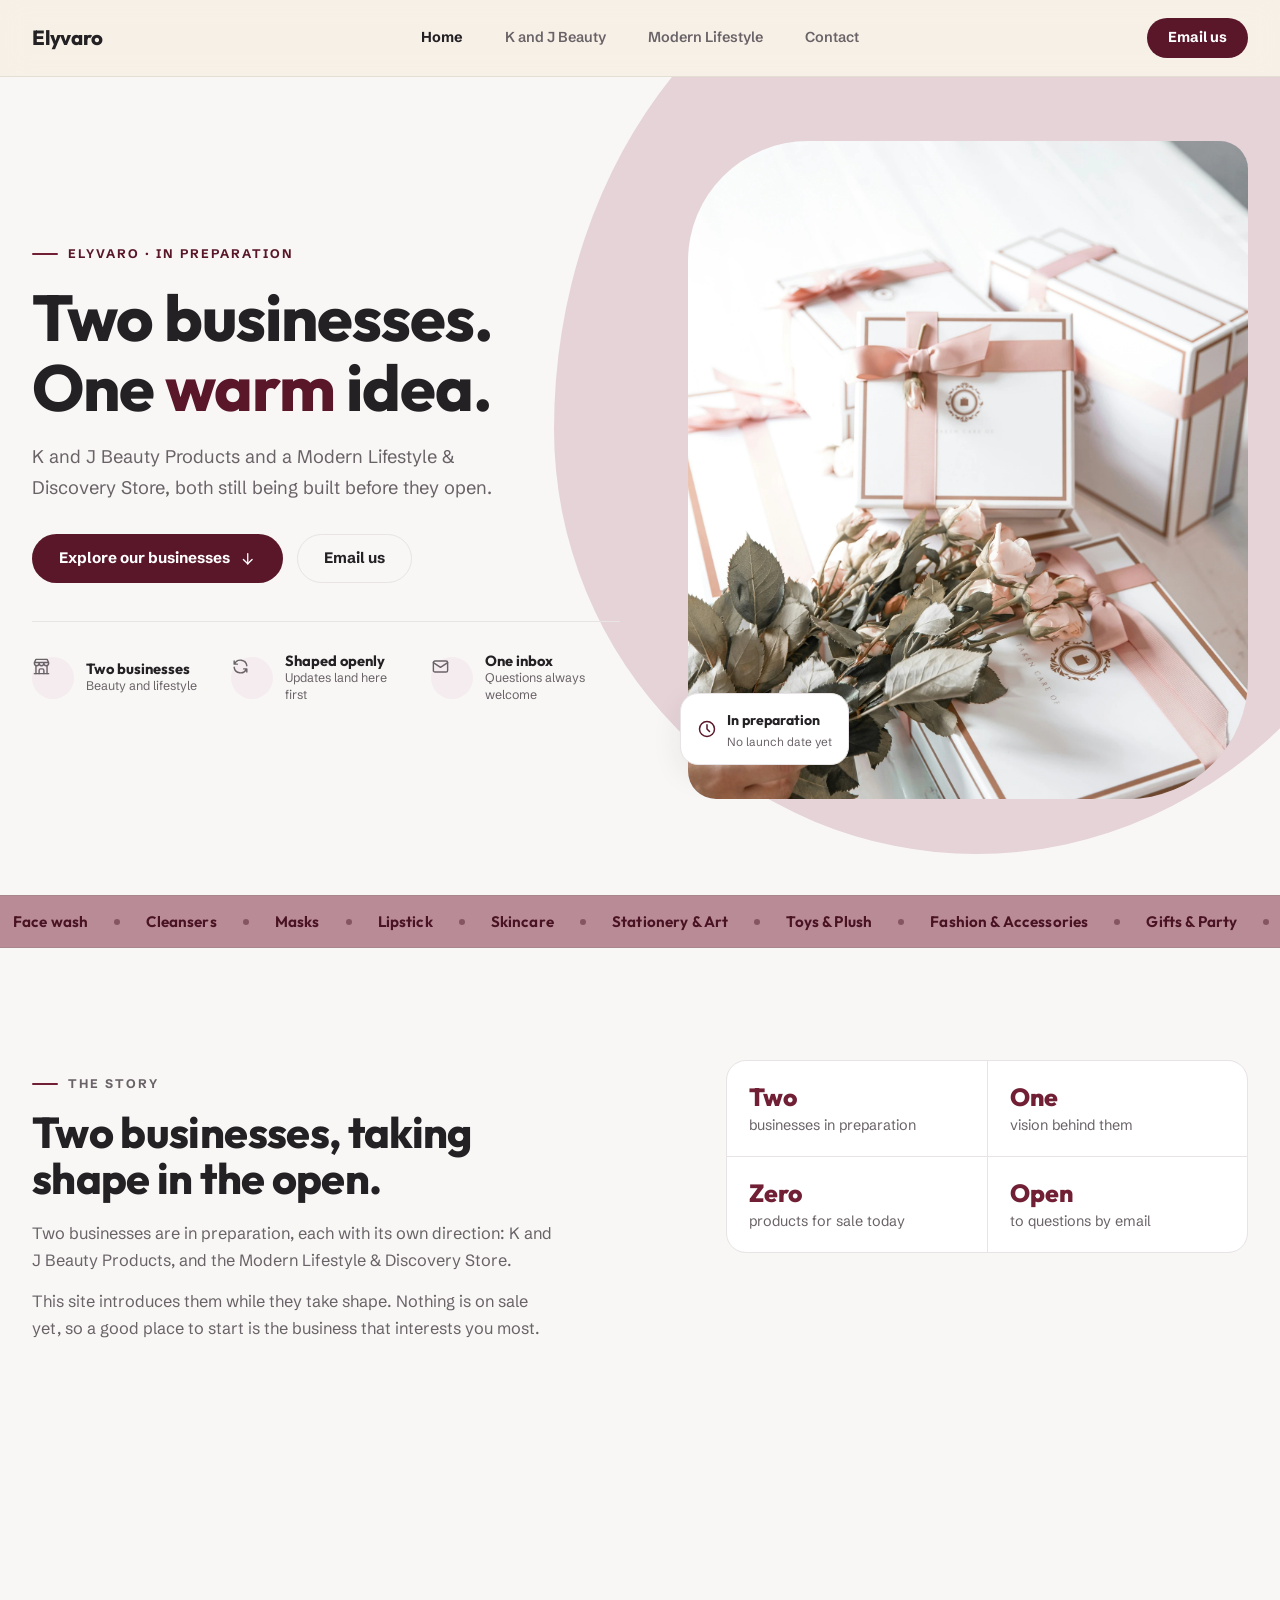
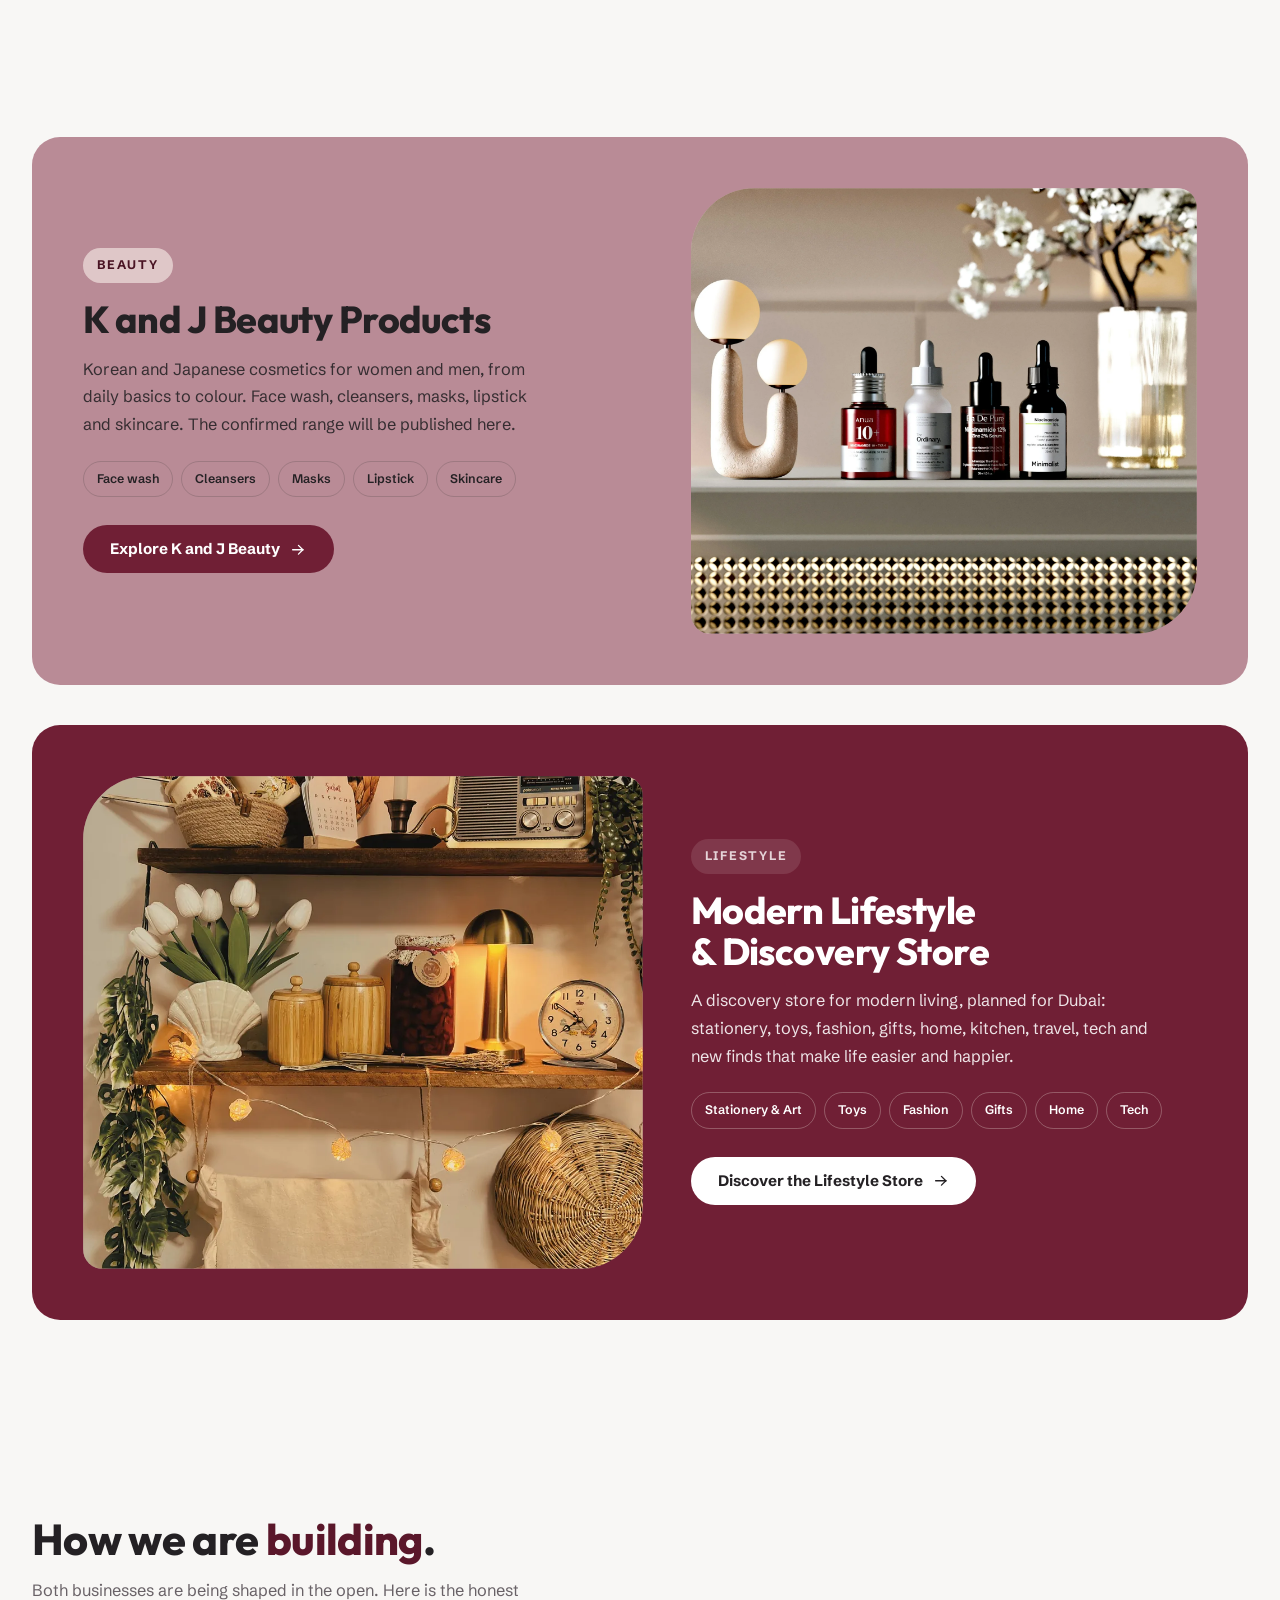
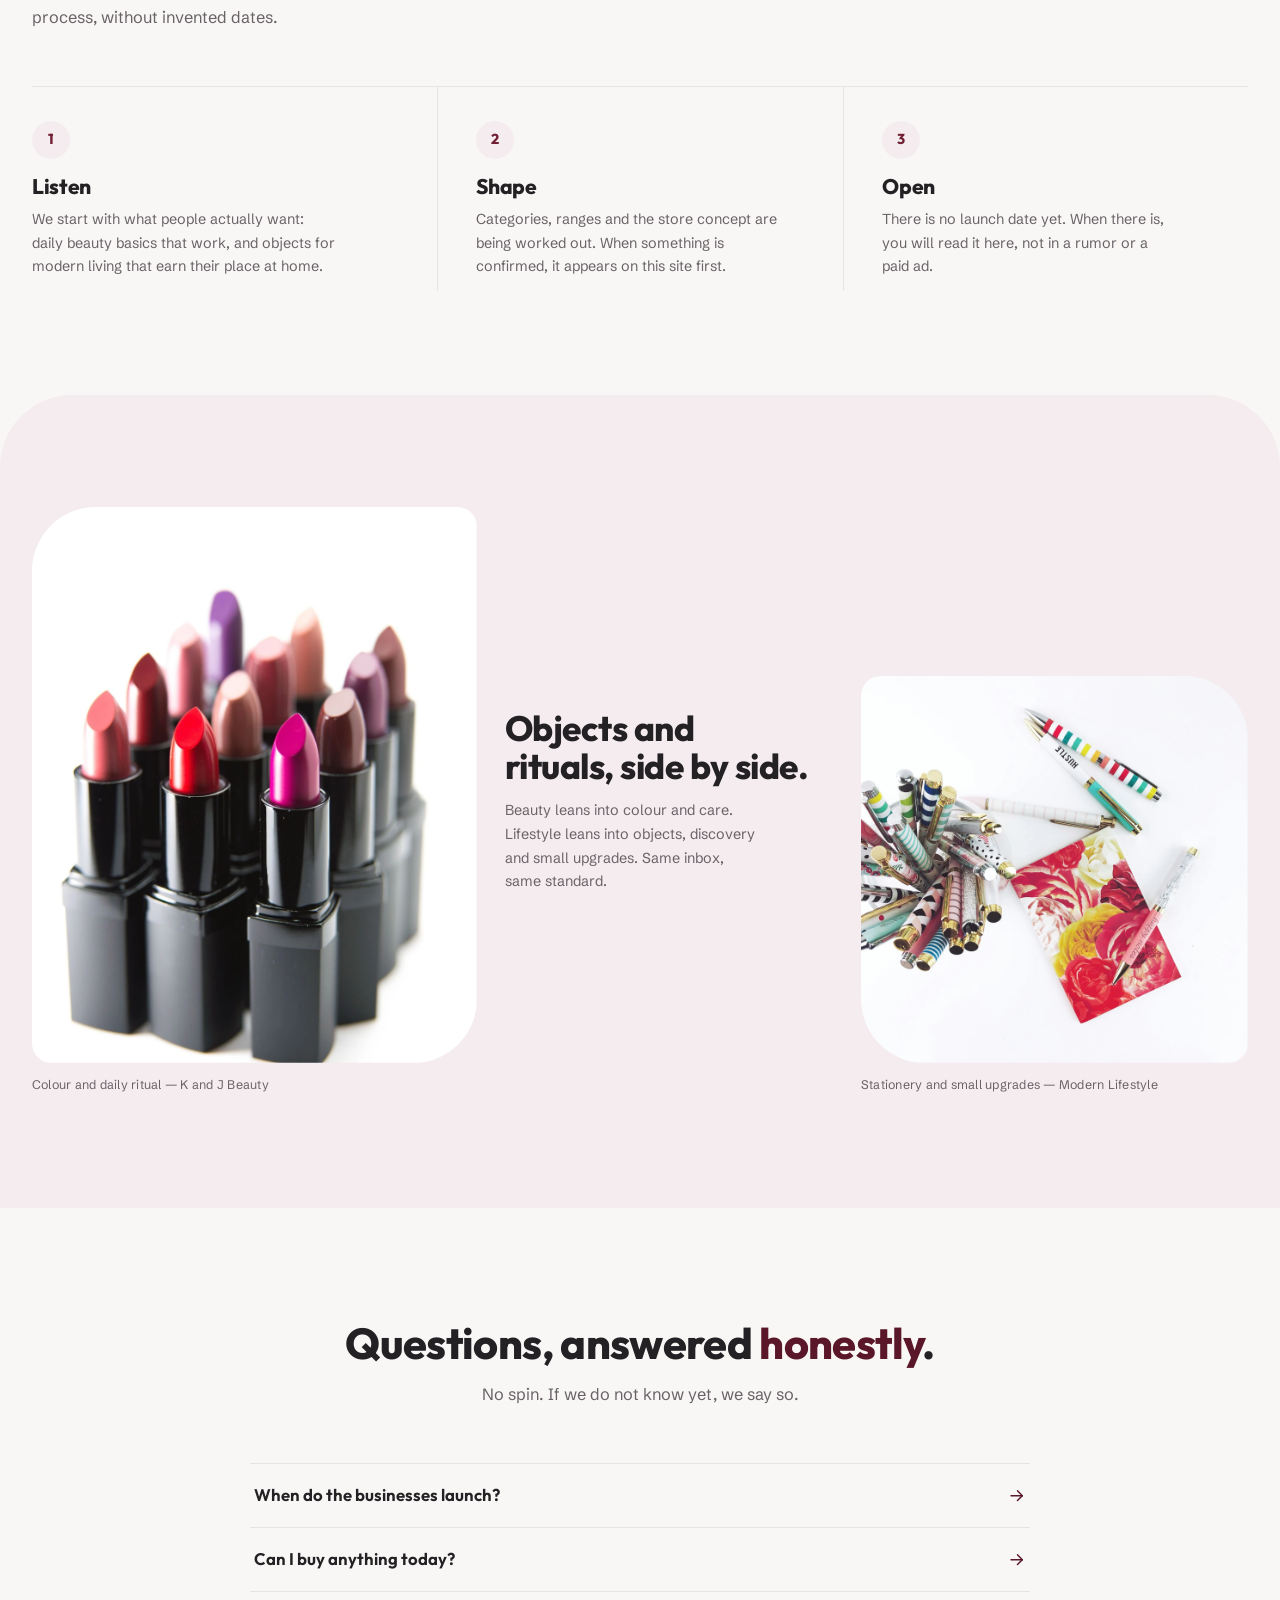
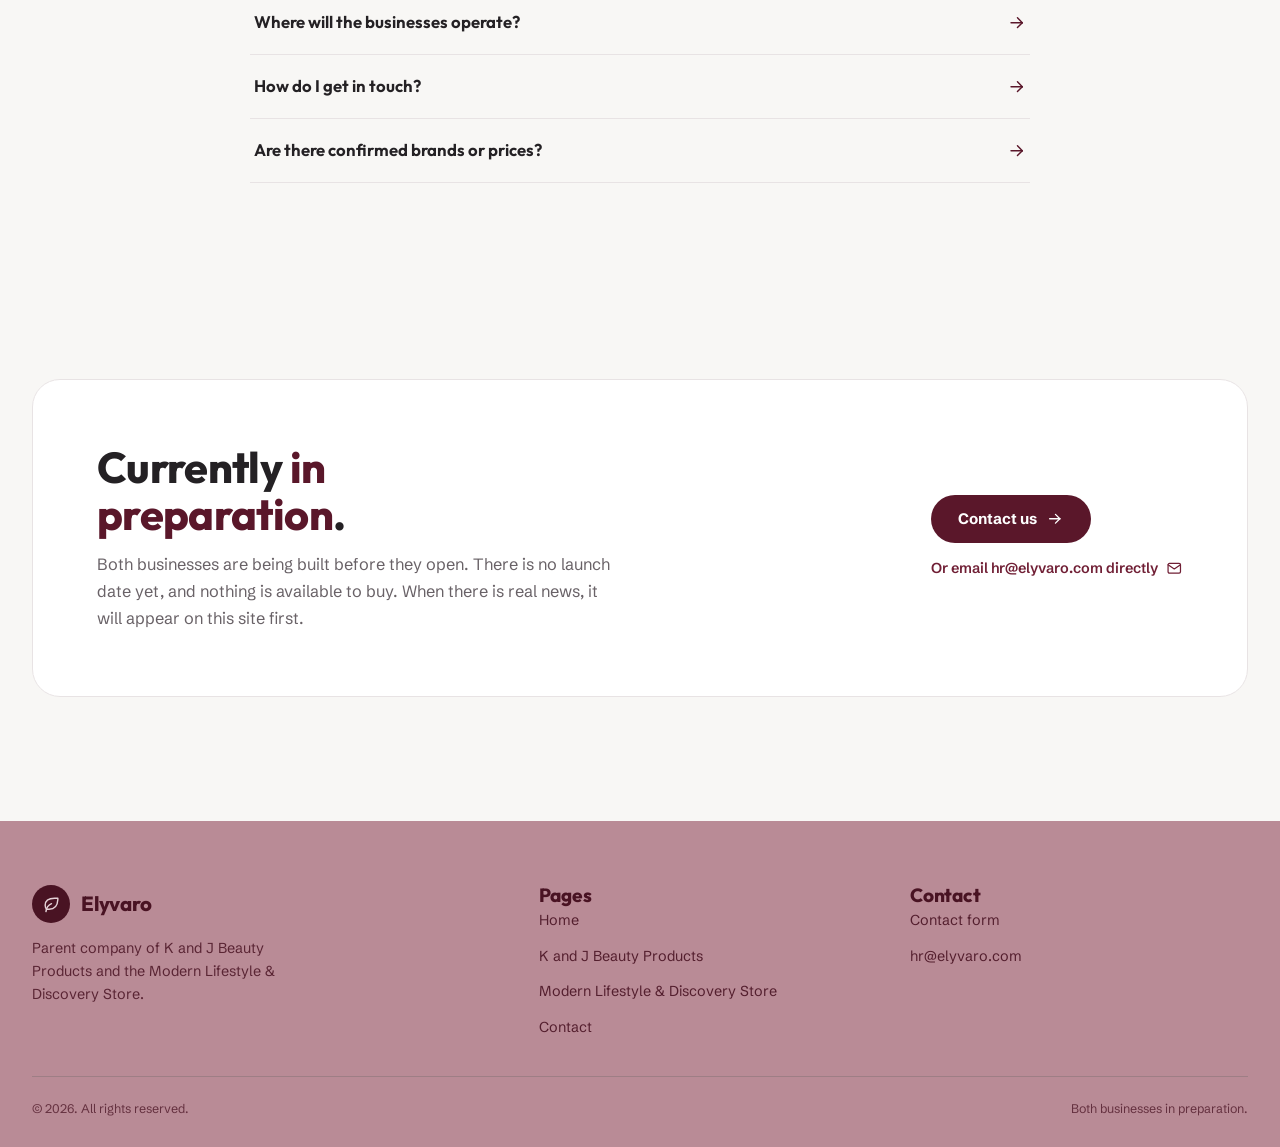
==== commit 7094f1ac: "ui updated" ====
--- a/index.html
+++ b/index.html
@@ -6,11 +6,11 @@
   <meta name="viewport" content="width=device-width, initial-scale=1">
   <title>K and J Beauty + Modern Lifestyle - Two businesses, one vision</title>
   <meta name="description"
-    content="Two businesses, one vision: K and J Beauty Products and the Modern Lifestyle &amp; Discovery Store. Both currently in preparation.">
+    content="Elyvaro is home to two businesses in preparation: K and J Beauty Products and the Modern Lifestyle &amp; Discovery Store.">
   <meta name="robots" content="index, follow">
   <link rel="canonical" href="https://www.elyvaro.com/">
   <meta property="og:type" content="website">
-  <meta property="og:site_name" content="K and J Beauty + Modern Lifestyle">
+  <meta property="og:site_name" content="Elyvaro">
   <meta property="og:url" content="https://www.elyvaro.com/">
   <meta property="og:title" content="K and J Beauty + Modern Lifestyle - Two businesses, one vision">
   <meta property="og:description"
@@ -21,7 +21,7 @@
   <meta name="twitter:description"
     content="K and J Beauty Products and the Modern Lifestyle &amp; Discovery Store. Both currently in preparation.">
   <meta name="twitter:image" content="https://www.elyvaro.com/assets/img/K%26J/clearcut-derby-pfot_JVH274-unsplash.jpg">
-  <meta name="theme-color" content="#b8492a">
+  <meta name="theme-color" content="#f6f0e5">
   <link rel="icon" href="/assets/favicon.svg" type="image/svg+xml">
   <link rel="apple-touch-icon" href="/assets/apple-touch-icon.png">
   <link rel="stylesheet" href="/assets/css/fonts.css">
@@ -31,11 +31,17 @@
 
 <body class="pg-home">
   <a class="skip" href="#main">Skip to content</a>
-  <div class="cursor" aria-hidden="true"></div>
 
   <header class="nav">
     <div class="wrap nav__inner">
-      <a class="wordmark" href="/" aria-label="Home">Elyvaro</a>
+      <a class="wordmark" href="/" aria-label="Elyvaro home">
+        <!-- <span class="wordmark__mark" aria-hidden="true">
+          <svg class="ico">
+            <use href="/assets/icons/sprite.svg#leaf"></use>
+          </svg>
+        </span> -->
+        <span class="wordmark__name">Elyvaro</span>
+      </a>
       <nav aria-label="Primary">
         <ul class="nav__links">
           <li><a href="/" aria-current="page">Home</a></li>
@@ -44,6 +50,9 @@
           <li><a href="/contact/">Contact</a></li>
         </ul>
       </nav>
+      <div class="nav__cta-slot">
+        <a class="btn btn--accent nav__cta" href="mailto:hr@elyvaro.com">Email us</a>
+      </div>
       <button class="nav__toggle" type="button" aria-expanded="false" aria-controls="mobile-menu"
         aria-label="Open menu">
         <svg class="ico ico-menu" aria-hidden="true">
@@ -77,193 +86,222 @@
 
   <main id="main">
 
-    <!-- A: cinematic hero -->
+    <!-- hero -->
     <section class="hero" data-par-host>
-      <div class="hero__sun spin-slow" aria-hidden="true"></div>
+      <div class="hero__blob" aria-hidden="true"></div>
       <div class="wrap hero__grid">
         <div class="hero__text">
-          <p class="hero__eyebrow rise" style="--d:40ms">In preparation</p>
-          <h1 class="rise morph" style="--d:120ms">Two businesses.<br>One <span class="accent">warm</span> idea.</h1>
+          <p class="eyebrow rise" style="--d:40ms">Elyvaro · in preparation</p>
+          <h1 class="rise" style="--d:120ms">Two businesses. One <span class="accent">warm</span> idea.</h1>
           <p class="hero__sub rise" style="--d:220ms">K and J Beauty Products and a Modern Lifestyle &amp; Discovery
             Store, both still being built before they open.</p>
           <div class="hero__actions rise" style="--d:320ms">
-            <a class="btn btn--ember" href="#businesses" data-magnetic="0.25">Explore our businesses
+            <a class="btn btn--accent" href="#businesses" data-magnetic="0.25">Explore our businesses
               <svg class="ico" aria-hidden="true">
                 <use href="/assets/icons/sprite.svg#arrow-down"></use>
               </svg></a>
-            <a class="btn btn--ghost" href="mailto:hr@elyvaro.com" data-magnetic="0.2">Email us</a>
-          </div>
-          <div class="hero__routes rise" style="--d:420ms">
-            <a href="/k-and-j-beauty/">K and J Beauty
-              <svg class="ico" aria-hidden="true">
-                <use href="/assets/icons/sprite.svg#arrow-right"></use>
-              </svg></a>
-            <a href="/modern-lifestyle/">Modern Lifestyle
-              <svg class="ico" aria-hidden="true">
-                <use href="/assets/icons/sprite.svg#arrow-right"></use>
-              </svg></a>
-          </div>
-        </div>
-        <div class="hero__collage rise-s" style="--d:180ms">
-          <figure class="hero__card hero__card--a" data-par="14">
-            <img src="/assets/img/K%26J/majed-swan-Zh03fQzaC_8-unsplash.webp" sizes="(min-width: 1024px) 26vw, 58vw"
-              width="1800" height="1800" fetchpriority="high" decoding="async"
-              alt="Three tubes of matte liquid lipstick on black steps against a deep red background">
+            <a class="btn btn--ghost" href="mailto:hr@elyvaro.com">Email us</a>
+          </div>
+          <div class="hero__marks rise" style="--d:420ms">
+            <div class="hero__mark">
+              <span class="hero__mark-ico" aria-hidden="true">
+                <svg class="ico">
+                  <use href="/assets/icons/sprite.svg#building-store"></use>
+                </svg>
+              </span>
+              <div><b>Two businesses</b><span>Beauty and lifestyle</span></div>
+            </div>
+            <div class="hero__mark">
+              <span class="hero__mark-ico" aria-hidden="true">
+                <svg class="ico">
+                  <use href="/assets/icons/sprite.svg#refresh"></use>
+                </svg>
+              </span>
+              <div><b>Shaped openly</b><span>Updates land here first</span></div>
+            </div>
+            <div class="hero__mark">
+              <span class="hero__mark-ico" aria-hidden="true">
+                <svg class="ico">
+                  <use href="/assets/icons/sprite.svg#mail"></use>
+                </svg>
+              </span>
+              <div><b>One inbox</b><span>Questions always welcome</span></div>
+            </div>
+          </div>
+        </div>
+        <div class="hero__media rise-s" style="--d:180ms">
+          <figure class="hero__frame" data-par="10">
+            <img src="/assets/img/Modern%20Life%20Style/olivia-bollen-ayUGdxRvjV4-unsplash.webp"
+              sizes="(min-width: 900px) 44vw, 92vw" width="1800" height="1800" fetchpriority="high" decoding="async"
+              alt="White gift boxes tied with blush ribbons beside dried roses">
           </figure>
-          <figure class="hero__card hero__card--b" data-par="-10">
-            <img src="/assets/img/K%26J/clearcut-derby-pfot_JVH274-unsplash.webp" sizes="(min-width: 1024px) 22vw, 48vw"
-              width="1800" height="1350" decoding="async"
-              alt="A coral-toned 3D render of beauty products, a gift bag and a perfume bottle on white podiums">
-          </figure>
-          <figure class="hero__card hero__card--c float-y" data-par="20" style="--d:600ms">
-            <img src="/assets/img/Modern%20Life%20Style/float-sunglasses.webp" width="1000" height="1250"
-              decoding="async" alt="Red and tortoiseshell sunglasses resting on white plinths in striped sunlight">
-          </figure>
+          <div class="hero__badge rise" style="--d:520ms">
+            <svg class="ico" aria-hidden="true">
+              <use href="/assets/icons/sprite.svg#clock"></use>
+            </svg>
+            <div><b>In preparation</b><span>No launch date yet</span></div>
+          </div>
         </div>
       </div>
     </section>
 
     <!-- marquee -->
-    <marquee class="marquee marquee--ember" aria-hidden="true">
-      <span class="marquee__item">Face wash</span>
-      <span class="marquee__item">Cleansers</span>
-      <span class="marquee__item">Masks</span>
-      <span class="marquee__item">Lipstick</span>
-      <span class="marquee__item">Skincare</span>
-      <span class="marquee__item">Stationery &amp; Art</span>
-      <span class="marquee__item">Toys &amp; Plush</span>
-      <span class="marquee__item">Fashion &amp; Accessories</span>
-      <span class="marquee__item">Gifts &amp; Party</span>
-      <span class="marquee__item">Home &amp; Lifestyle</span>
-      <span class="marquee__item">Organise &amp; Storage</span>
-      <span class="marquee__item">Kitchen &amp; Dining</span>
-      <span class="marquee__item">Travel &amp; Bags</span>
-      <span class="marquee__item">Tech &amp; Gadgets</span>
-      <span class="marquee__item">New &amp; Trending</span>
-      <span class="marquee__item">Face wash</span>
-      <span class="marquee__item">Cleansers</span>
-      <span class="marquee__item">Masks</span>
-      <span class="marquee__item">Lipstick</span>
-      <span class="marquee__item">Skincare</span>
-      <span class="marquee__item">Stationery &amp; Art</span>
-      <span class="marquee__item">Toys &amp; Plush</span>
-      <span class="marquee__item">Fashion &amp; Accessories</span>
-      <span class="marquee__item">Gifts &amp; Party</span>
-      <span class="marquee__item">Home &amp; Lifestyle</span>
-      <span class="marquee__item">Organise &amp; Storage</span>
-      <span class="marquee__item">Kitchen &amp; Dining</span>
-      <span class="marquee__item">Travel &amp; Bags</span>
-      <span class="marquee__item">Tech &amp; Gadgets</span>
-      <span class="marquee__item">New &amp; Trending</span>
-    </marquee>
-
-    <!-- B: the story -->
-    <section class="section intro" aria-labelledby="intro-h">
+    <div class="marquee" aria-hidden="true">
+      <div class="marquee__track">
+        <div class="marquee__group">
+          <span class="marquee__item">Face wash</span>
+          <span class="marquee__item">Cleansers</span>
+          <span class="marquee__item">Masks</span>
+          <span class="marquee__item">Lipstick</span>
+          <span class="marquee__item">Skincare</span>
+          <span class="marquee__item">Stationery &amp; Art</span>
+          <span class="marquee__item">Toys &amp; Plush</span>
+          <span class="marquee__item">Fashion &amp; Accessories</span>
+          <span class="marquee__item">Gifts &amp; Party</span>
+          <span class="marquee__item">Home &amp; Lifestyle</span>
+          <span class="marquee__item">Organise &amp; Storage</span>
+          <span class="marquee__item">Kitchen &amp; Dining</span>
+          <span class="marquee__item">Travel &amp; Bags</span>
+          <span class="marquee__item">Tech &amp; Gadgets</span>
+          <span class="marquee__item">New &amp; Trending</span>
+        </div>
+        <div class="marquee__group">
+          <span class="marquee__item">Face wash</span>
+          <span class="marquee__item">Cleansers</span>
+          <span class="marquee__item">Masks</span>
+          <span class="marquee__item">Lipstick</span>
+          <span class="marquee__item">Skincare</span>
+          <span class="marquee__item">Stationery &amp; Art</span>
+          <span class="marquee__item">Toys &amp; Plush</span>
+          <span class="marquee__item">Fashion &amp; Accessories</span>
+          <span class="marquee__item">Gifts &amp; Party</span>
+          <span class="marquee__item">Home &amp; Lifestyle</span>
+          <span class="marquee__item">Organise &amp; Storage</span>
+          <span class="marquee__item">Kitchen &amp; Dining</span>
+          <span class="marquee__item">Travel &amp; Bags</span>
+          <span class="marquee__item">Tech &amp; Gadgets</span>
+          <span class="marquee__item">New &amp; Trending</span>
+        </div>
+      </div>
+    </div>
+
+    <!-- the story -->
+    <section class="section" aria-labelledby="intro-h">
       <div class="wrap intro__grid">
-        <div class="reveal">
-          <p class="intro__num">02<span>.</span></p>
-        </div>
-        <div class="reveal" style="--d:80ms">
-          <h2 id="intro-h">The story</h2>
-          <div class="intro__body" style="margin-top: 24px;">
-            <p>Two businesses are in preparation, each with its own direction: K and J Beauty Products, and the Modern
-              Lifestyle &amp; Discovery Store.</p>
-            <p>This site introduces them while they take shape. Nothing is on sale yet, so a good place to start is the
-              business that interests you most.</p>
-          </div>
-        </div>
-        <div class="reveal" style="--d:160ms">
-          <div class="intro__stats">
-            <div class="intro__stat">
-              <b>Two</b>
-              <span>businesses in preparation</span>
-            </div>
-            <div class="intro__stat">
-              <b>One</b>
-              <span>vision behind them</span>
-            </div>
-            <div class="intro__stat">
-              <b>Zero</b>
-              <span>products for sale today</span>
-            </div>
-            <div class="intro__stat">
-              <b>Open</b>
-              <span>to questions by email</span>
-            </div>
-          </div>
-        </div>
-      </div>
-    </section>
-
-    <!-- C: the two businesses -->
-    <section class="section" id="businesses" aria-labelledby="biz-h">
+        <div>
+          <div class="sec-head reveal">
+            <p class="eyebrow">The story</p>
+            <h2 id="intro-h" style="margin-top: 14px;">Two businesses, taking shape in the open.</h2>
+            <div class="intro__body">
+              <p>Two businesses are in preparation, each with its own direction: K and J Beauty Products, and the
+                Modern Lifestyle &amp; Discovery Store.</p>
+              <p>This site introduces them while they take shape. Nothing is on sale yet, so a good place to start is
+                the business that interests you most.</p>
+            </div>
+          </div>
+        </div>
+        <div class="intro__stats reveal" style="--d:100ms">
+          <div class="intro__stat">
+            <b>Two</b>
+            <span>businesses in preparation</span>
+          </div>
+          <div class="intro__stat">
+            <b>One</b>
+            <span>vision behind them</span>
+          </div>
+          <div class="intro__stat">
+            <b>Zero</b>
+            <span>products for sale today</span>
+          </div>
+          <div class="intro__stat">
+            <b>Open</b>
+            <span>to questions by email</span>
+          </div>
+        </div>
+      </div>
+    </section>
+
+    <!-- the two businesses -->
+    <section class="section section--sm" id="businesses" aria-labelledby="biz-h">
       <div class="wrap">
-        <div class="biz-head reveal">
+        <div class="sec-head reveal">
           <h2 id="biz-h">The two businesses</h2>
           <p>Each has its own character, its own colour, and its own page.</p>
         </div>
 
-        <div class="bgrid">
-          <a class="bcard bcard--beauty reveal" href="/k-and-j-beauty/" data-tilt="4">
-            <div class="bcard__media">
-              <img src="/assets/img/K%26J/float-lipstick.webp" sizes="(min-width: 800px) 46vw, 100vw" width="1000"
-                height="1250" loading="lazy" decoding="async"
-                alt="Row of open lipstick tubes in red, pink and nude shades on a white studio background">
-            </div>
-            <div class="bcard__veil"></div>
-            <div class="bcard__content">
-              <span class="bcard__tag">Beauty</span>
-              <h3 class="bcard__name">K and J Beauty Products</h3>
-              <p class="bcard__desc">Korean and Japanese cosmetics for women and men, from daily basics to colour. The
-                confirmed range will be published here.</p>
-              <span class="bcard__go">Explore K and J Beauty
-                <svg class="ico" aria-hidden="true">
-                  <use href="/assets/icons/sprite.svg#arrow-right"></use>
-                </svg></span>
-            </div>
-          </a>
-
-          <a class="bcard bcard--life reveal" style="--d:120ms" href="/modern-lifestyle/" data-tilt="4">
-            <div class="bcard__media">
-              <img src="/assets/img/Modern%20Life%20Style/m-s-41tTFPP-8wQ-unsplash.webp"
-                sizes="(min-width: 800px) 46vw, 100vw" width="1800" height="1679" loading="lazy" decoding="async"
-                alt="A pile of teddy bears and plush animals gathered together on a bed">
-            </div>
-            <div class="bcard__veil"></div>
-            <div class="bcard__content">
-              <span class="bcard__tag">Lifestyle</span>
-              <h3 class="bcard__name">Modern Lifestyle &amp; Discovery Store</h3>
-              <p class="bcard__desc">Toys, plush, stationery, fashion, gifts, home, kitchen, travel, tech and new finds
-                that make life easier and happier.</p>
-              <span class="bcard__go">Discover the Lifestyle Store
-                <svg class="ico" aria-hidden="true">
-                  <use href="/assets/icons/sprite.svg#arrow-right"></use>
-                </svg></span>
-            </div>
-          </a>
-        </div>
-      </div>
-    </section>
-
-    <!-- D2: how we build -->
+        <div class="biz-panels">
+          <article class="biz reveal-l">
+            <div class="biz__body">
+              <span class="biz__tag">Beauty</span>
+              <h3>K and J Beauty Products</h3>
+              <p>Korean and Japanese cosmetics for women and men, from daily basics to colour. Face wash, cleansers,
+                masks, lipstick and skincare. The confirmed range will be published here.</p>
+              <div class="biz__tags">
+                <span>Face wash</span><span>Cleansers</span><span>Masks</span><span>Lipstick</span><span>Skincare</span>
+              </div>
+              <div class="biz__cta">
+                <a class="btn btn--forest" href="/k-and-j-beauty/">Explore K and J Beauty
+                  <svg class="ico" aria-hidden="true">
+                    <use href="/assets/icons/sprite.svg#arrow-right"></use>
+                  </svg></a>
+              </div>
+            </div>
+            <figure class="biz__media clip">
+              <img src="/assets/img/K%26J/ela-de-pure-tWxfxTvvH8g-unsplash.webp" sizes="(min-width: 880px) 44vw, 92vw"
+                width="1800" height="1800" loading="lazy" decoding="async"
+                alt="Four serum dropper bottles lined up on a shelf beside a lamp and white blossoms">
+            </figure>
+          </article>
+
+          <article class="biz biz--forest biz--flip reveal-r" style="--d:80ms">
+            <div class="biz__body">
+              <span class="biz__tag">Lifestyle</span>
+              <h3>Modern Lifestyle &amp; Discovery Store</h3>
+              <p>A discovery store for modern living, planned for Dubai: stationery, toys, fashion, gifts, home,
+                kitchen, travel, tech and new finds that make life easier and happier.</p>
+              <div class="biz__tags">
+                <span>Stationery &amp; Art</span><span>Toys</span><span>Fashion</span><span>Gifts</span><span>Home</span>
+                <span>Tech</span>
+              </div>
+              <div class="biz__cta">
+                <a class="btn btn--light" href="/modern-lifestyle/">Discover the Lifestyle Store
+                  <svg class="ico" aria-hidden="true">
+                    <use href="/assets/icons/sprite.svg#arrow-right"></use>
+                  </svg></a>
+              </div>
+            </div>
+            <figure class="biz__media clip" style="--d:120ms">
+              <img src="/assets/img/Modern%20Life%20Style/life-indoor.webp" sizes="(min-width: 880px) 44vw, 92vw"
+                width="1000" height="1250" loading="lazy" decoding="async"
+                alt="Warm wooden shelves with a retro radio, white tulips, wooden jars and a brass lamp">
+            </figure>
+          </article>
+        </div>
+      </div>
+    </section>
+
+    <!-- process -->
     <section class="section" aria-labelledby="build-h">
       <div class="wrap">
-        <div class="sec-head">
-          <h2 class="morph" id="build-h">How we are <span class="accent">building</span>.</h2>
+        <div class="sec-head reveal">
+          <h2 id="build-h">How we are <span class="accent">building</span>.</h2>
           <p>Both businesses are being shaped in the open. Here is the honest process, without invented dates.</p>
         </div>
         <div class="steps">
-          <div class="step reveal-l">
+          <div class="step">
+            <span class="step__num" aria-hidden="true">1</span>
             <h3>Listen</h3>
             <p>We start with what people actually want: daily beauty basics that work, and objects for modern living
               that earn their place at home.</p>
           </div>
-          <div class="step reveal-pop" style="--d:100ms">
+          <div class="step">
+            <span class="step__num" aria-hidden="true">2</span>
             <h3>Shape</h3>
-            <p>Categories, ranges and the store concept are being worked out. When something is confirmed, it appears on
-              this site first.</p>
-          </div>
-          <div class="step reveal-r" style="--d:200ms">
+            <p>Categories, ranges and the store concept are being worked out. When something is confirmed, it appears
+              on this site first.</p>
+          </div>
+          <div class="step">
+            <span class="step__num" aria-hidden="true">3</span>
             <h3>Open</h3>
             <p>There is no launch date yet. When there is, you will read it here, not in a rumor or a paid ad.</p>
           </div>
@@ -271,115 +309,42 @@
       </div>
     </section>
 
-    <!-- D: editorial contrast -->
-    <section class="section section--sm" aria-labelledby="pairs-h">
-      <div class="wrap" style="position:relative">
-        <h2 class="pairs__head morph" id="pairs-h">Different in character, <span class="accent">connected</span> by one
-          vision.</h2>
-        <p class="pairs__sub reveal">Two businesses. Beauty leans into colour and daily ritual. Lifestyle leans into
-          objects, discovery and small upgrades. Same inbox, same standard.</p>
-        <div class="pairs__connector" aria-hidden="true"></div>
-        <div class="pairs__grid">
-          <article class="pairs__card pairs__card--beauty reveal-l">
-            <div class="pairs__media">
-              <span class="pairs__badge">K and J Beauty</span>
-              <img src="/assets/img/K%26J/float-lipstick.webp" width="1000" height="1250" loading="lazy"
-                decoding="async"
-                alt="Row of open lipstick tubes in red, pink and nude shades on a white studio background">
-            </div>
-            <div class="pairs__body">
-              <h3>Colour, care and the daily basics.</h3>
-              <p>Korean and Japanese cosmetics for women and men. Face wash, cleansers, masks, lipstick and colour,
-                skincare. The confirmed range lands here when it is ready.</p>
-              <div class="pairs__tags">
-                <span>Face wash</span><span>Cleansers</span><span>Masks</span><span>Lipstick</span><span>Skincare</span>
-              </div>
-              <a class="pairs__link" href="/k-and-j-beauty/">See the beauty page
-                <svg class="ico" aria-hidden="true">
-                  <use href="/assets/icons/sprite.svg#arrow-right"></use>
-                </svg>
-              </a>
-            </div>
-          </article>
-          <article class="pairs__card pairs__card--life reveal-r" style="--d:120ms">
-            <div class="pairs__media">
-              <span class="pairs__badge">Modern Lifestyle</span>
-              <img src="/assets/img/Modern%20Life%20Style/olivia-bollen-ayUGdxRvjV4-unsplash.webp" width="1800"
-                height="1800" loading="lazy" decoding="async"
-                alt="White gift boxes tied with blush ribbons beside dried roses">
-            </div>
-            <div class="pairs__body">
-              <h3>Objects, gifts and small upgrades.</h3>
-              <p>A Dubai discovery store still in preparation: stationery, toys, fashion, gifts, home, kitchen, travel,
-                tech and new finds. Find what is next.</p>
-              <div class="pairs__tags">
-                <span>Stationery &amp;
-                  Art</span><span>Toys</span><span>Fashion</span><span>Gifts</span><span>Home</span><span>Tech</span>
-              </div>
-              <a class="pairs__link" href="/modern-lifestyle/">See the lifestyle page
-                <svg class="ico" aria-hidden="true">
-                  <use href="/assets/icons/sprite.svg#arrow-right"></use>
-                </svg>
-              </a>
-            </div>
-          </article>
-        </div>
-      </div>
-    </section>
-
-    <!-- F: what you will find here -->
-    <section class="section" aria-labelledby="find-h">
-      <div class="wrap">
-        <div class="sec-head">
-          <h2 class="morph" id="find-h">What you will find <span class="accent">here</span>.</h2>
-          <p>This site is the single place where both businesses will announce themselves. Until then, here is what each
-            page is for.</p>
-        </div>
-        <div class="features">
-          <div class="feature reveal-l">
-            <div class="feature__icon" aria-hidden="true">
-              <svg class="ico">
-                <use href="/assets/icons/sprite.svg#arrow-right"></use>
-              </svg>
-            </div>
-            <h3>K and J Beauty Products</h3>
-            <p>Korean and Japanese cosmetics for women and men: face wash, cleansers, masks, lipstick and colour, and
-              skincare basics. The confirmed range will be published here when it is ready.</p>
-          </div>
-          <div class="feature reveal-pop" style="--d:100ms">
-            <div class="feature__icon" aria-hidden="true">
-              <svg class="ico">
-                <use href="/assets/icons/sprite.svg#arrow-right"></use>
-              </svg>
-            </div>
-            <h3>Modern Lifestyle &amp; Discovery Store</h3>
-            <p>A discovery store for modern living: stationery and art, toys and collectibles, fashion, gifts, home,
-              kitchen, travel, tech and new finds. Built around the thrill of finding something you did not know you
-              wanted.</p>
-          </div>
-          <div class="feature reveal-r" style="--d:200ms">
-            <div class="feature__icon" aria-hidden="true">
-              <svg class="ico">
-                <use href="/assets/icons/sprite.svg#arrow-right"></use>
-              </svg>
-            </div>
-            <h3>Contact</h3>
-            <p>Questions, introductions, or partnership enquiries go through one form. We read everything that arrives
-              through hr@elyvaro.com.</p>
-          </div>
-        </div>
-      </div>
-    </section>
-
-    <!-- G: FAQ -->
-    <section class="section section--sm" aria-labelledby="faq-h">
+    <!-- visual storytelling -->
+    <section class="section band-sage arc-top" aria-labelledby="strip-h">
+      <div class="wrap strip">
+        <div>
+          <figure class="strip__fig strip__fig--tall clip">
+            <img src="/assets/img/K%26J/float-lipstick.webp" sizes="(min-width: 860px) 34vw, 92vw" width="1000"
+              height="1250" loading="lazy" decoding="async"
+              alt="Row of open lipstick tubes in red, pink and nude shades on a white studio background">
+          </figure>
+          <figcaption>Colour and daily ritual — K and J Beauty</figcaption>
+        </div>
+        <div class="strip__note reveal">
+          <h2 id="strip-h">Objects and rituals, side by side.</h2>
+          <p>Beauty leans into colour and care. Lifestyle leans into objects, discovery and small upgrades. Same
+            inbox, same standard.</p>
+        </div>
+        <div>
+          <figure class="strip__fig strip__fig--sq clip" style="--d:100ms">
+            <img src="/assets/img/Modern%20Life%20Style/hey-beauti-magazine-CUzhOX1cmjc-unsplash.webp"
+              sizes="(min-width: 860px) 28vw, 92vw" width="1800" height="1800" loading="lazy" decoding="async"
+              alt="Patterned pens spilling from a glass beside a floral notebook on a white surface">
+          </figure>
+          <figcaption>Stationery and small upgrades — Modern Lifestyle</figcaption>
+        </div>
+      </div>
+    </section>
+
+    <!-- FAQ -->
+    <section class="section" aria-labelledby="faq-h">
       <div class="wrap center-narrow">
         <div class="sec-head sec-head--center reveal">
           <h2 id="faq-h">Questions, answered <span class="accent">honestly</span>.</h2>
           <p>No spin. If we do not know yet, we say so.</p>
         </div>
-        <div class="faq reveal" style="--d:80ms">
-          <div class="faq__item">
+        <div class="faq">
+          <div class="faq__item reveal">
             <button class="faq__q" type="button" aria-expanded="false" aria-controls="faq-a1" id="faq-q1">
               When do the businesses launch?
               <svg class="ico" aria-hidden="true">
@@ -392,7 +357,7 @@
               </div>
             </div>
           </div>
-          <div class="faq__item">
+          <div class="faq__item reveal">
             <button class="faq__q" type="button" aria-expanded="false" aria-controls="faq-a2" id="faq-q2">
               Can I buy anything today?
               <svg class="ico" aria-hidden="true">
@@ -405,7 +370,7 @@
               </div>
             </div>
           </div>
-          <div class="faq__item">
+          <div class="faq__item reveal">
             <button class="faq__q" type="button" aria-expanded="false" aria-controls="faq-a3" id="faq-q3">
               Where will the businesses operate?
               <svg class="ico" aria-hidden="true">
@@ -419,7 +384,7 @@
               </div>
             </div>
           </div>
-          <div class="faq__item">
+          <div class="faq__item reveal">
             <button class="faq__q" type="button" aria-expanded="false" aria-controls="faq-a4" id="faq-q4">
               How do I get in touch?
               <svg class="ico" aria-hidden="true">
@@ -433,7 +398,7 @@
               </div>
             </div>
           </div>
-          <div class="faq__item">
+          <div class="faq__item reveal">
             <button class="faq__q" type="button" aria-expanded="false" aria-controls="faq-a5" id="faq-q5">
               Are there confirmed brands or prices?
               <svg class="ico" aria-hidden="true">
@@ -451,19 +416,21 @@
       </div>
     </section>
 
-    <!-- E: coming soon -->
-    <section class="section" aria-labelledby="soon-h">
+    <!-- closing -->
+    <section class="section section--sm" aria-labelledby="soon-h">
       <div class="wrap">
-        <div class="glow-card reveal">
-          <h2 id="soon-h">Currently <span class="accent-sun">in preparation</span>.</h2>
-          <p>Both businesses are being built before they open. There is no launch date yet, and nothing is available to
-            buy. When there is real news, it will appear on this site first.</p>
-          <div class="glow-card__actions">
-            <a class="btn btn--sun" href="/contact/" data-magnetic="0.25">Contact us
+        <div class="close-card reveal">
+          <div>
+            <h2 id="soon-h">Currently <span class="accent">in preparation</span>.</h2>
+            <p>Both businesses are being built before they open. There is no launch date yet, and nothing is available
+              to buy. When there is real news, it will appear on this site first.</p>
+          </div>
+          <div class="close-card__actions">
+            <a class="btn btn--accent" href="/contact/" data-magnetic="0.25">Contact us
               <svg class="ico" aria-hidden="true">
                 <use href="/assets/icons/sprite.svg#arrow-right"></use>
               </svg></a>
-            <a class="tlink tlink--light" href="mailto:hr@elyvaro.com">Or email hr@elyvaro.com directly
+            <a class="tlink" href="mailto:hr@elyvaro.com">Or email hr@elyvaro.com directly
               <svg class="ico" aria-hidden="true">
                 <use href="/assets/icons/sprite.svg#mail"></use>
               </svg></a>
@@ -474,25 +441,33 @@
 
   </main>
 
-  <footer class="footer footer--dark">
+  <footer class="footer">
     <div class="wrap">
       <div class="footer__top">
         <div>
-          <a class="wordmark" href="/">K and J <span class="dot">+</span> Lifestyle</a>
-          <p class="footer__tag">K and J Beauty Products and the Modern Lifestyle &amp; Discovery Store.</p>
-        </div>
-        <div class="footer__col">
+          <a class="wordmark" href="/" aria-label="Elyvaro home">
+            <span class="wordmark__mark" aria-hidden="true">
+              <svg class="ico">
+                <use href="/assets/icons/sprite.svg#leaf"></use>
+              </svg>
+            </span>
+            <span class="wordmark__name">Elyvaro</span>
+          </a>
+          <p class="footer__tag">Parent company of K and J Beauty Products and the Modern Lifestyle &amp; Discovery
+            Store.</p>
+        </div>
+        <div>
           <h3>Pages</h3>
-          <ul>
+          <ul class="footer-list">
             <li><a href="/">Home</a></li>
             <li><a href="/k-and-j-beauty/">K and J Beauty Products</a></li>
             <li><a href="/modern-lifestyle/">Modern Lifestyle &amp; Discovery Store</a></li>
             <li><a href="/contact/">Contact</a></li>
           </ul>
         </div>
-        <div class="footer__col">
+        <div>
           <h3>Contact</h3>
-          <ul>
+          <ul class="footer-list">
             <li><a href="/contact/">Contact form</a></li>
             <li><a href="mailto:hr@elyvaro.com">hr@elyvaro.com</a></li>
           </ul>
@@ -508,4 +483,4 @@
   <script src="/assets/js/main.js" defer></script>
 </body>
 
-</html>+</html>
--- a/assets/css/fonts.css
+++ b/assets/css/fonts.css
@@ -1,4 +1,14 @@
-/* Schibsted Grotesk 400-900, self-hosted (OFL). Latin + latin-ext. */
+/* Outfit 400-900 (OFL) — display face, latin subset, variable. */
+@font-face {
+  font-family: 'Outfit';
+  font-style: normal;
+  font-weight: 400 900;
+  font-display: swap;
+  src: url(../fonts/Outfit-400-900-latin.woff2) format('woff2');
+  unicode-range: U+0000-00FF, U+0131, U+0152-0153, U+02BB-02BC, U+02C6, U+02DA, U+02DC, U+0304, U+0308, U+0329, U+2000-206F, U+20AC, U+2122, U+2191, U+2193, U+2212, U+2215, U+FEFF, U+FFFD;
+}
+
+/* Schibsted Grotesk 400-900, self-hosted (OFL). Latin + latin-ext. Body/UI face. */
 
 /* latin-ext */
 @font-face {
--- a/assets/css/main.css
+++ b/assets/css/main.css
@@ -1,459 +1,1429 @@
 /* ============================================================
-   Design system v3 - "Warm Cinema"
-   Palette: Olive + Brick + Paper. Heavy display sans, brand-card
-   grids, orbit carousel, mouse-driven motion. Original copy.
-   Shape: buttons + cards soft 12px, clay panels 18px, pill only
-   for badges/chips.
+   Elyvaro — design system v4 "Café Editorial"
+   ivory + sage + terracotta · Outfit display · Schibsted body
+   JS contracts: reveal family, morph, clip, fade-io, faq,
+   marquee, orbit, form/captcha, nav, data-par/magnetic
    ============================================================ */
 
+
 :root {
-  /* color */
-  --cream: #f4f1e8;
-  --cream-2: #ebe6d9;
-  --paper: #fdfcf7;
-  --ink: #1a1a18;
-  --ink-60: #4a4944;
-  --ink-45: #6e6c66;
-  --ember: #b8492a;
-  --ember-deep: #8f3a20;
-  --ember-soft: #d4654a;
-  --sun: #c4a33a;
-  --sun-deep: #a68828;
-  --berry: #b3455a;
-  --berry-deep: #8e3448;
-  --night: #1e1c18;
-  --night-2: #2e2b24;
-  --line: rgba(26, 26, 24, 0.14);
-  --line-soft: rgba(26, 26, 24, 0.08);
-  --line-light: rgba(244, 241, 232, 0.16);
+  /* surfaces */
+  --bg: #F8F7F5;
+  --cream: #FFFFFF;
+  --cream-2: #F0EDEE;
+
+  /* secondary accents */
+  --sage: #B98B96;
+  --sage-light: #E5D3D8;
+  --sage-pale: #F5ECEF;
+
+  /* burgundy brand colors */
+  --forest: #701F35;
+  --forest-deep: #491323;
+
+  /* soft neutral tones */
+  --blush: #F5ECEF;
+  --blush-deep: #E8D5DA;
+
+  /* typography and borders */
+  --ink: #242124;
+  --ink-2: #696267;
+  --on-forest: #FFFFFF;
+  --line: #E8E3E4;
+
+  /* primary accent */
+  --accent: #701F35;
+  --accent-strong: #5A172A;
+  --accent-deep: #491323;
 
   /* type */
-  --f: "Schibsted Grotesk", system-ui, -apple-system, "Segoe UI", sans-serif;
-  --fs-h1: clamp(2.75rem, 1.6rem + 4.6vw, 5.75rem);
-  --fs-h2: clamp(2rem, 1.4rem + 2.6vw, 3.6rem);
-  --fs-h3: clamp(1.35rem, 1.1rem + 1vw, 1.9rem);
-  --fs-body: clamp(1rem, 0.97rem + 0.15vw, 1.0625rem);
-  --fs-small: 0.875rem;
-
-  /* layout */
-  --wrap: 1400px;
-  --gut: clamp(20px, 4vw, 48px);
-  --sec: clamp(72px, 10vw, 148px);
-  --gap: clamp(20px, 3vw, 40px);
+  --font-display: "Outfit", "Schibsted Grotesk", system-ui, sans-serif;
+  --font-body: "Schibsted Grotesk", system-ui, sans-serif;
+  --fs-hero: clamp(2.5rem, 5.6vw, 4.05rem);
+  --fs-h2: clamp(1.85rem, 3.4vw, 2.7rem);
+  --fs-h3: clamp(1.12rem, 1.9vw, 1.32rem);
+  --fs-body: 1.02rem;
+  --fs-small: 0.9rem;
+  --fs-tiny: 0.78rem;
+
+  /* geometry */
+  --r-card: 20px;
+  --r-panel: 28px;
+  --r-leaf: 120px;
+  --r-leaf-sm: 64px;
+  --r-pill: 999px;
+  --wrap: 1240px;
+  --gut: clamp(20px, 4vw, 32px);
+  --sec-y: clamp(68px, 9vw, 112px);
   --nav-h: 72px;
-
-  /* shape */
-  --r-card: 12px;
-  --r-clay: 18px;
-  --r-pill: 999px;
 
   /* motion */
   --e: cubic-bezier(0.22, 1, 0.36, 1);
   --e-io: cubic-bezier(0.65, 0, 0.35, 1);
   --e-rev: cubic-bezier(0.4, 0.15, 0.3, 1);
-  --t-fast: 0.28s;
+  --t-fast: 0.25s;
   --t: 0.8s;
 }
 
+
+
 @media (min-width: 900px) {
-  :root { --nav-h: 72px; }
+  :root { --nav-h: 76px; }
 }
 
 /* ---------- reset ---------- */
 
-*, *::before, *::after { box-sizing: border-box; }
+*,
+*::before,
+*::after { box-sizing: border-box; }
+
+* { margin: 0; }
 
 html {
+  -webkit-text-size-adjust: 100%;
   scroll-behavior: smooth;
-  scroll-padding-top: calc(var(--nav-h) + 20px);
-  -webkit-text-size-adjust: 100%;
+  scroll-padding-top: calc(var(--nav-h) + 12px);
 }
 
 body {
-  margin: 0;
-  background: var(--cream);
+  font-family: var(--font-body);
+  font-size: var(--fs-body);
+  line-height: 1.65;
   color: var(--ink);
-  font-family: var(--f);
-  font-size: var(--fs-body);
-  line-height: 1.6;
+  background: var(--bg);
   -webkit-font-smoothing: antialiased;
-  text-rendering: optimizeLegibility;
-  /* overflow-x: clip; */
-  overflow-x:hidden;
-}
-
-/* cinematic grain */
-body::after {
-  content: "";
-  position: fixed;
-  inset: 0;
-  z-index: 200;
-  pointer-events: none;
-  opacity: 0.05;
-  background-image: url("data:image/svg+xml,%3Csvg viewBox='0 0 200 200' xmlns='http://www.w3.org/2000/svg'%3E%3Cfilter id='n'%3E%3CfeTurbulence type='fractalNoise' baseFrequency='0.9' numOctaves='2' stitchTiles='stitch'/%3E%3C/filter%3E%3Crect width='100%25' height='100%25' filter='url(%23n)'/%3E%3C/svg%3E");
-  background-size: 180px 180px;
-}
-
-img { display: block; max-width: 100%; height: auto; }
-h1, h2, h3, h4, p, ul, ol, figure, blockquote { margin: 0; }
-ul { padding: 0; list-style: none; }
+  overflow-x: clip;
+}
+
+img,
+svg,
+video { display: block; max-width: 100%; }
+
+img { height: auto; }
+
 a { color: inherit; }
-button { font: inherit; color: inherit; background: none; border: 0; padding: 0; cursor: pointer; }
-::selection { background: var(--ember); color: var(--cream); }
+
+button {
+  font: inherit;
+  color: inherit;
+  background: none;
+  border: 0;
+  cursor: pointer;
+}
+
+ul[role="list"],
+ul.nav__links,
+ul.footer-list { list-style: none; padding: 0; }
+
+h1, h2, h3, h4 {
+  font-family: var(--font-display);
+  font-weight: 750;
+  line-height: 1.08;
+  letter-spacing: -0.015em;
+  text-wrap: balance;
+}
+
+p { text-wrap: pretty; }
+
+::selection { background: var(--sage-light); color: var(--ink); }
 
 :focus-visible {
-  outline: 2px solid var(--ember);
+  outline: 2px solid var(--forest);
   outline-offset: 3px;
-  border-radius: 2px;
-}
-.on-dark :focus-visible { outline-color: var(--sun); }
+  border-radius: 4px;
+}
 
 .skip {
   position: absolute;
   left: 12px;
   top: -60px;
-  z-index: 300;
-  background: var(--ember);
-  color: var(--cream);
+  z-index: 200;
   padding: 10px 16px;
+  background: var(--forest);
+  color: var(--on-forest);
+  border-radius: 10px;
+  font-weight: 600;
+  font-size: var(--fs-small);
+  text-decoration: none;
+  transition: top 0.2s ease;
+}
+.skip:focus { top: 12px; }
+
+.wrap {
+  width: min(100% - var(--gut) * 2, var(--wrap));
+  margin-inline: auto;
+}
+
+.center-narrow { max-width: 780px; }
+
+.ico {
+  width: 1.15em;
+  height: 1.15em;
+  flex: none;
+  stroke-width: 1.8;
+}
+
+.accent { color: var(--accent-strong); }
+.accent-forest { color: var(--forest); }
+
+/* ---------- type helpers ---------- */
+
+.eyebrow {
+  font-size: var(--fs-tiny);
+  font-weight: 650;
+  letter-spacing: 0.16em;
+  text-transform: uppercase;
+  color: var(--accent-strong);
+  display: inline-flex;
+  align-items: center;
+  gap: 10px;
+}
+.eyebrow::before {
+  content: "";
+  width: 26px;
+  height: 2px;
+  background: var(--accent);
+  border-radius: 2px;
+}
+
+.lede {
+  font-size: clamp(1.05rem, 1.6vw, 1.18rem);
+  color: var(--ink-2);
+  max-width: 58ch;
+  line-height: 1.7;
+}
+
+.sec-head { max-width: 640px; margin-bottom: clamp(36px, 5vw, 56px); }
+.sec-head h2 { font-size: var(--fs-h2); }
+.sec-head p { margin-top: 14px; color: var(--ink-2); max-width: 52ch; }
+.sec-head--center { margin-inline: auto; text-align: center; }
+.sec-head--center p { margin-inline: auto; }
+
+/* ---------- buttons & links ---------- */
+
+.btn {
+  display: inline-flex;
+  align-items: center;
+  justify-content: center;
+  gap: 9px;
+  padding: 14px 26px;
   border-radius: var(--r-pill);
+  font-weight: 650;
+  font-size: 0.95rem;
+  line-height: 1.2;
+  text-decoration: none;
+  border: 1.5px solid transparent;
+  transition: background 0.25s var(--e), color 0.25s var(--e),
+    border-color 0.25s var(--e), transform 0.25s var(--e);
+  white-space: nowrap;
+}
+.btn:active { transform: scale(0.98); }
+
+.btn--accent { background: var(--accent-strong); color: var(--cream); }
+.btn--accent:hover { background: var(--accent-deep); }
+
+.btn--forest { background: var(--forest); color: var(--on-forest); }
+.btn--forest:hover { background: var(--forest-deep); }
+
+.btn--ghost {
+  background: transparent;
+  color: var(--ink);
+  border-color: var(--line);
+}
+.btn--ghost:hover { border-color: var(--ink); background: var(--cream); }
+
+.btn--light { background: var(--cream); color: var(--ink); }
+.btn--light:hover { background: var(--sage-light); }
+
+.tlink {
+  display: inline-flex;
+  align-items: center;
+  gap: 8px;
+  font-weight: 600;
   font-size: var(--fs-small);
-  font-weight: 600;
+  color: var(--forest);
   text-decoration: none;
-  transition: top var(--t-fast) var(--e);
-}
-.skip:focus { top: 12px; }
-
-/* ---------- cursor follower (desktop, fine pointer) ---------- */
-
-.cursor {
-  display: none;
-}
-@media (hover: hover) and (pointer: fine) {
-  .js .cursor {
-    display: block;
-    position: fixed;
-    left: 0;
-    top: 0;
-    width: 18px;
-    height: 18px;
-    margin: -9px 0 0 -9px;
-    border: 1.5px solid var(--ember);
-    border-radius: 50%;
-    pointer-events: none;
-    z-index: 250;
-    opacity: 0;
-    transition: width 0.25s var(--e), height 0.25s var(--e), margin 0.25s var(--e),
-      opacity 0.3s ease, background-color 0.25s ease, border-color 0.25s ease;
-    mix-blend-mode: exclusion;
-    border-color: #f6efe3;
-  }
-  .js .cursor.is-on { opacity: 0.9; }
-  .js .cursor.is-big {
-    width: 44px;
-    height: 44px;
-    margin: -22px 0 0 -22px;
-    background: rgba(246, 239, 227, 0.12);
-  }
-}
-
-/* ---------- base type ---------- */
-
-h1, h2, .h {
-  font-weight: 900;
-  line-height: 1.02;
-  letter-spacing: -0.03em;
-  text-wrap: balance;
-}
-
-h3, h4 { font-weight: 800; line-height: 1.15; letter-spacing: -0.02em; }
-
-h1 { font-size: var(--fs-h1); }
-h2 { font-size: var(--fs-h2); }
-
-.accent { color: var(--ember); }
-.accent-sun { color: var(--sun-deep); }
-.accent-berry { color: var(--berry); }
-
-.lead {
-  font-size: clamp(1.05rem, 1rem + 0.45vw, 1.3rem);
-  line-height: 1.55;
-  color: var(--ink-60);
-}
-
-.meta { font-size: var(--fs-small); font-weight: 500; color: var(--ink-45); }
-
-p { max-width: 62ch; }
-
-/* ---------- layout helpers ---------- */
-
-.wrap {
-  width: 100%;
-  max-width: var(--wrap);
-  margin-inline: auto;
-  padding-inline: var(--gut);
-}
-
-.section { padding-block: var(--sec); position: relative; }
-.section--sm { padding-block: clamp(52px, 7vw, 96px); }
-.section--flush-b { padding-bottom: 0; }
-
-.on-dark { color: var(--cream); }
-.on-dark .lead, .on-dark p { color: rgba(246, 239, 227, 0.78); }
-
-.ico { width: 1em; height: 1em; flex: none; }
-
-/* warm glow wash */
-.glow {
-  position: absolute;
-  border-radius: 50%;
-  filter: blur(80px);
-  pointer-events: none;
-  z-index: 0;
-}
-.glow--ember { background: rgba(224, 75, 38, 0.22); }
-.glow--sun { background: rgba(242, 179, 61, 0.2); }
-.glow--berry { background: rgba(194, 77, 92, 0.16); }
-
-.section > .wrap { position: relative; z-index: 1; }
-
-/* ---------- wordmark ---------- */
-
-.wordmark {
-  font-weight: 900;
-  font-size: 1.45rem;
-  letter-spacing: -0.03em;
-  line-height: 1;
-  text-decoration: none;
-  color: var(--ink);
-}
-.wordmark .dot { color: var(--ember); }
-.on-dark .wordmark, .footer--dark .wordmark { color: var(--cream); }
-
-/* ---------- navigation ---------- */
+  border-bottom: 1.5px solid transparent;
+  transition: border-color 0.2s ease, color 0.2s ease;
+}
+.tlink:hover { border-color: currentColor; }
+.tlink--light { color: var(--on-forest); }
+
+/* ---------- header ---------- */
 
 .nav {
   position: sticky;
   top: 0;
   z-index: 60;
-  background: rgba(246, 239, 227, 0.84);
-  -webkit-backdrop-filter: blur(16px) saturate(1.25);
-  backdrop-filter: blur(16px) saturate(1.25);
-  border-bottom: 1px solid var(--line-soft);
-}
-@supports not ((backdrop-filter: blur(2px)) or (-webkit-backdrop-filter: blur(2px))) {
-  .nav { background: var(--cream); }
+  background: rgba(246, 240, 229, 0.88);
+  -webkit-backdrop-filter: blur(14px) saturate(1.2);
+  backdrop-filter: blur(14px) saturate(1.2);
+  border-bottom: 1px solid rgba(216, 211, 199, 0.6);
+  transition: border-color 0.3s ease, background 0.3s ease;
 }
 
 .nav__inner {
+  min-height: var(--nav-h);
   display: flex;
   align-items: center;
   justify-content: space-between;
-  gap: 20px;
-  height: var(--nav-h);
-}
+  gap: 24px;
+}
+
+.wordmark {
+  display: inline-flex;
+  align-items: center;
+  gap: 11px;
+  text-decoration: none;
+  color: var(--ink);
+}
+.wordmark__mark {
+  width: 38px;
+  height: 38px;
+  border-radius: 50%;
+  background: var(--forest);
+  color: var(--sage-light);
+  display: grid;
+  place-items: center;
+  flex: none;
+}
+.wordmark__mark .ico { width: 19px; height: 19px; }
+.wordmark__name {
+  font-family: var(--font-display);
+  font-weight: 750;
+  font-size: 1.28rem;
+  letter-spacing: -0.01em;
+  line-height: 1;
+}
+.wordmark .dot { color: var(--accent); }
 
 .nav__links {
-  display: none;
-  align-items: center;
-  gap: clamp(18px, 2.4vw, 36px);
-}
-
+  display: flex;
+  align-items: center;
+  gap: clamp(8px, 2vw, 18px);
+}
 .nav__links a {
-  font-size: 0.9rem;
-  font-weight: 600;
+  display: inline-block;
+  padding: 8px 12px;
+  font-size: var(--fs-small);
+  font-weight: 550;
+  color: var(--ink-2);
   text-decoration: none;
-  color: var(--ink-60);
-  padding-block: 6px;
-  transition: color var(--t-fast) var(--e);
-}
-.nav__links a:hover { color: var(--ember); }
-.nav__links a[aria-current="page"] {
-  color: var(--ink);
-  position: relative;
-}
-.nav__links a[aria-current="page"]::after {
-  content: "";
-  position: absolute;
-  left: 0;
-  right: 0;
-  bottom: 0;
-  height: 2px;
-  background: var(--ember);
-  border-radius: 2px;
+  border-radius: 8px;
+  transition: color 0.2s ease;
+}
+.nav__links a:hover { color: var(--ink); }
+.nav__links a[aria-current="page"] { color: var(--ink); font-weight: 650; }
+
+.nav__cta { display: none; }
+@media (min-width: 960px) {
+  .nav__cta { display: inline-flex; padding: 10px 20px; font-size: var(--fs-small); }
 }
 
 .nav__toggle {
   display: inline-flex;
   align-items: center;
   gap: 8px;
-  font-size: 0.875rem;
-  font-weight: 700;
-  color: var(--ink);
-  padding: 8px 4px;
-}
-.nav__toggle .ico { width: 20px; height: 20px; }
+  padding: 10px 14px;
+  border-radius: 12px;
+  font-size: var(--fs-small);
+  font-weight: 600;
+  border: 1px solid var(--line);
+}
 .nav__toggle .ico-x { display: none; }
 .nav__toggle[aria-expanded="true"] .ico-menu { display: none; }
 .nav__toggle[aria-expanded="true"] .ico-x { display: block; }
+
+@media (min-width: 960px) {
+  .nav__toggle { display: none; }
+}
 
 .mobile {
   position: fixed;
   inset: var(--nav-h) 0 0;
   z-index: 55;
+  background: var(--bg);
+  padding: 28px var(--gut) 40px;
+  display: flex;
+  flex-direction: column;
+  gap: 4px;
+  overflow-y: auto;
+}
+.mobile[hidden] { display: none; }
+
+.m-link {
+  display: flex;
+  align-items: center;
+  justify-content: space-between;
+  gap: 16px;
+  padding: 18px 4px;
+  font-family: var(--font-display);
+  font-size: 1.25rem;
+  font-weight: 650;
+  text-decoration: none;
+  border-bottom: 1px solid var(--line);
+}
+.m-link .ico { color: var(--accent-strong); }
+
+@media (min-width: 960px) {
+  .nav__links { display: flex; }
+}
+@media (max-width: 959px) {
+  .nav__links { display: none; }
+}
+
+/* nav layout: links center on desktop */
+@media (min-width: 960px) {
+  .nav__inner { display: grid; grid-template-columns: 1fr auto 1fr; }
+  .nav__inner > nav { justify-self: center; }
+  .nav__inner > .nav__cta-slot { justify-self: end; display: flex; gap: 10px; align-items: center; }
+}
+@media (max-width: 959px) {
+  .nav__inner > .nav__cta-slot { display: none; }
+}
+
+/* ---------- hero (home) ---------- */
+
+.hero {
+  position: relative;
+  padding: clamp(36px, 6vw, 64px) 0 clamp(56px, 8vw, 96px);
+  overflow: clip;
+}
+
+.hero__blob {
+  position: absolute;
+  right: -12%;
+  top: -18%;
+  width: min(72vw, 880px);
+  aspect-ratio: 1 / 1.05;
+  background: var(--sage-light);
+  border-radius: 46% 54% 52% 48% / 54% 46% 54% 46%;
+  z-index: 0;
+  pointer-events: none;
+}
+
+.hero__grid {
+  position: relative;
+  z-index: 1;
+  display: grid;
+  gap: clamp(36px, 5vw, 64px);
+  align-items: center;
+}
+@media (min-width: 900px) {
+  .hero__grid { grid-template-columns: 1.02fr 0.98fr; }
+}
+
+.hero__text h1 {
+  font-size: var(--fs-hero);
+  margin-top: 18px;
+  max-width: 12ch;
+}
+
+.hero__sub {
+  margin-top: 20px;
+  font-size: clamp(1.02rem, 1.5vw, 1.14rem);
+  color: var(--ink-2);
+  max-width: 44ch;
+  line-height: 1.7;
+}
+
+.hero__actions {
+  display: flex;
+  flex-wrap: wrap;
+  gap: 14px;
+  margin-top: 30px;
+}
+
+.hero__marks {
+  display: flex;
+  flex-wrap: wrap;
+  gap: clamp(18px, 3vw, 34px);
+  margin-top: 38px;
+  padding-top: 30px;
+  border-top: 1px solid var(--line);
+}
+.hero__mark {
+  display: flex;
+  align-items: center;
+  gap: 12px;
+}
+.hero__mark-ico {
+  width: 42px;
+  height: 42px;
+  border-radius: 50%;
+  background: var(--sage-pale);
+  color: var(--forest);
+  display: grid;
+  place-items: center;
+  flex: none;
+}
+.hero__mark-ico .ico { width: 19px; height: 19px; }
+.hero__mark b {
+  display: block;
+  font-family: var(--font-display);
+  font-size: 0.92rem;
+  font-weight: 700;
+  line-height: 1.25;
+}
+.hero__mark span {
+  display: block;
+  font-size: var(--fs-tiny);
+  color: var(--ink-2);
+  line-height: 1.35;
+  max-width: 14ch;
+}
+
+.hero__media {
+  position: relative;
+  justify-self: center;
+  width: min(100%, 560px);
+}
+@media (min-width: 900px) {
+  .hero__media { justify-self: end; width: 100%; max-width: 560px; }
+}
+
+.hero__frame {
+  border-radius: var(--r-leaf) 28px var(--r-leaf) 28px;
+  overflow: hidden;
+  aspect-ratio: 4 / 4.7;
+  background: var(--cream-2);
+}
+.hero__frame img {
+  width: 100%;
+  height: 100%;
+  object-fit: cover;
+}
+
+.hero__badge {
+  position: absolute;
+  left: -8px;
+  bottom: 34px;
+  display: flex;
+  align-items: center;
+  gap: 10px;
   background: var(--cream);
-  padding: 28px var(--gut) 40px;
+  border: 1px solid var(--line);
+  border-radius: 18px;
+  padding: 12px 16px;
+  box-shadow: 0 10px 30px rgba(37, 40, 35, 0.08);
+}
+.hero__badge .ico { color: var(--accent-strong); width: 20px; height: 20px; }
+.hero__badge b {
+  font-family: var(--font-display);
+  font-size: 0.88rem;
+  font-weight: 700;
+  line-height: 1.2;
+}
+.hero__badge span {
+  display: block;
+  font-size: 0.74rem;
+  color: var(--ink-2);
+}
+
+/* inner-page hero */
+.hero--page { padding-bottom: clamp(40px, 6vw, 72px); }
+.hero--page .hero__frame { aspect-ratio: 4 / 4.2; border-radius: var(--r-leaf-sm) 24px var(--r-leaf-sm) 24px; }
+.hero--page .hero__text h1 { max-width: 14ch; }
+.hero--page .hero__blob { background: var(--sage-light); width: min(60vw, 700px); }
+.hero--beauty .hero__blob { background: var(--blush); }
+.hero--beauty .hero__badge .ico { color: var(--accent-strong); }
+
+/* ---------- marquee ---------- */
+
+.marquee {
+  overflow: hidden;
+  background: var(--sage);
+  color: var(--forest-deep);
+  border-block: 1px solid rgba(54, 90, 72, 0.12);
+  padding: 13px 0;
+}
+.marquee--pale { background: var(--sage-pale); color: var(--forest); }
+
+.marquee__track {
+  display: flex;
+  width: max-content;
+  animation: marquee 42s linear infinite;
+}
+.marquee__group {
+  display: flex;
+  align-items: center;
+  flex: none;
+}
+.marquee__item {
+  display: inline-flex;
+  align-items: center;
+  gap: 26px;
+  padding-inline: 13px;
+  font-family: var(--font-display);
+  font-weight: 650;
+  font-size: 0.95rem;
+  letter-spacing: 0.01em;
+  white-space: nowrap;
+}
+.marquee__item::after {
+  content: "";
+  width: 6px;
+  height: 6px;
+  border-radius: 50%;
+  background: currentColor;
+  opacity: 0.45;
+}
+@keyframes marquee {
+  to { transform: translateX(-50%); }
+}
+
+/* ---------- sections & arcs ---------- */
+
+.section { padding-block: var(--sec-y); position: relative; }
+.section--sm { padding-block: clamp(52px, 7vw, 84px); }
+
+.arc-top {
+  border-radius: clamp(36px, 6vw, 72px) clamp(36px, 6vw, 72px) 0 0;
+  margin-top: -8px;
+}
+.band-sage { background: var(--sage-pale); }
+.band-cream { background: var(--cream); }
+
+/* ---------- intro / stats ---------- */
+
+.intro__grid {
+  display: grid;
+  gap: clamp(32px, 5vw, 56px);
+}
+@media (min-width: 900px) {
+  .intro__grid { grid-template-columns: 1.1fr 0.9fr; align-items: start; }
+}
+
+.intro__body { margin-top: 18px; color: var(--ink-2); max-width: 54ch; }
+.intro__body p + p { margin-top: 14px; }
+
+.intro__stats {
+  display: grid;
+  grid-template-columns: 1fr 1fr;
+  gap: 1px;
+  background: var(--line);
+  border: 1px solid var(--line);
+  border-radius: var(--r-card);
+  overflow: hidden;
+}
+.intro__stat {
+  background: var(--cream);
+  padding: 22px 22px 20px;
+}
+.intro__stat b {
+  display: block;
+  font-family: var(--font-display);
+  font-size: 1.55rem;
+  font-weight: 800;
+  color: var(--forest);
+  line-height: 1.1;
+}
+.intro__stat span {
+  display: block;
+  margin-top: 5px;
+  font-size: var(--fs-small);
+  color: var(--ink-2);
+  line-height: 1.45;
+}
+
+/* ---------- business panels ---------- */
+
+.biz-panels {
+  display: grid;
+  gap: clamp(24px, 3.5vw, 40px);
+}
+
+.biz {
+  display: grid;
+  gap: clamp(24px, 4vw, 48px);
+  align-items: center;
+  border-radius: var(--r-panel);
+  padding: clamp(26px, 4vw, 52px);
+  background: var(--sage);
+  color: var(--ink);
+  overflow: hidden;
+}
+.biz--forest { background: var(--forest); color: var(--on-forest); }
+
+@media (min-width: 880px) {
+  .biz { grid-template-columns: 1.05fr 0.95fr; }
+  .biz--flip .biz__media { order: -1; }
+}
+
+.biz__tag {
+  display: inline-flex;
+  align-items: center;
+  gap: 8px;
+  font-size: var(--fs-tiny);
+  font-weight: 700;
+  letter-spacing: 0.14em;
+  text-transform: uppercase;
+  color: var(--forest-deep);
+  background: rgba(255, 250, 242, 0.55);
+  border-radius: var(--r-pill);
+  padding: 7px 14px;
+}
+.biz--forest .biz__tag {
+  color: var(--sage-light);
+  background: rgba(243, 239, 228, 0.12);
+}
+
+.biz__body h3 {
+  font-size: clamp(1.7rem, 3vw, 2.35rem);
+  margin-top: 16px;
+  max-width: 18ch;
+}
+.biz__body > p {
+  margin-top: 16px;
+  max-width: 46ch;
+  line-height: 1.7;
+  opacity: 0.88;
+}
+
+.biz__tags {
+  display: flex;
+  flex-wrap: wrap;
+  gap: 8px;
+  margin-top: 22px;
+}
+.biz__tags span {
+  font-size: var(--fs-tiny);
+  font-weight: 600;
+  padding: 7px 13px;
+  border-radius: var(--r-pill);
+  border: 1px solid rgba(37, 40, 35, 0.18);
+}
+.biz--forest .biz__tags span { border-color: rgba(243, 239, 228, 0.28); }
+
+.biz__cta { margin-top: 28px; }
+
+.biz__media {
+  position: relative;
+  border-radius: var(--r-leaf-sm) 20px var(--r-leaf-sm) 20px;
+  overflow: hidden;
+  aspect-ratio: 5 / 4.4;
+  background: rgba(255, 250, 242, 0.35);
+}
+.biz__media img {
+  width: 100%;
+  height: 100%;
+  object-fit: cover;
+  transition: transform 1.1s var(--e);
+}
+.biz:hover .biz__media img { transform: scale(1.035); }
+
+/* ---------- process steps ---------- */
+
+.steps {
+  display: grid;
+  gap: 0;
+  border-top: 1px solid var(--line);
+}
+@media (min-width: 800px) {
+  .steps { grid-template-columns: repeat(3, 1fr); }
+}
+
+.step {
+  padding: 30px 0 8px;
+  border-bottom: 1px solid var(--line);
+}
+@media (min-width: 800px) {
+  .step {
+    padding: 34px clamp(20px, 3vw, 40px) 12px 0;
+    border-bottom: 0;
+  }
+  .step + .step { border-left: 1px solid var(--line); padding-left: clamp(20px, 3vw, 40px); }
+}
+
+.step__num {
+  display: inline-grid;
+  place-items: center;
+  width: 38px;
+  height: 38px;
+  border-radius: 50%;
+  background: var(--sage-pale);
+  color: var(--forest);
+  font-family: var(--font-display);
+  font-weight: 750;
+  font-size: 0.9rem;
+}
+.step h3 {
+  font-size: var(--fs-h3);
+  margin-top: 16px;
+}
+.step p {
+  margin-top: 10px;
+  font-size: var(--fs-small);
+  color: var(--ink-2);
+  max-width: 34ch;
+  line-height: 1.65;
+}
+
+/* ---------- feature icon rows ---------- */
+
+.features {
+  display: grid;
+  gap: clamp(22px, 3vw, 30px);
+}
+@media (min-width: 760px) {
+  .features { grid-template-columns: repeat(2, 1fr); }
+}
+@media (min-width: 1020px) {
+  .features--4 { grid-template-columns: repeat(4, 1fr); }
+  .features--3 { grid-template-columns: repeat(3, 1fr); }
+}
+
+.feature {
+  background: var(--cream);
+  border: 1px solid var(--line);
+  border-radius: var(--r-card);
+  padding: 26px 24px 24px;
+}
+.feature--bare {
+  background: transparent;
+  border: 0;
+  padding: 8px 0;
+}
+
+.feat-ico {
+  width: 46px;
+  height: 46px;
+  border-radius: 50%;
+  background: var(--sage-pale);
+  color: var(--forest);
+  display: grid;
+  place-items: center;
+}
+.feature--bare .feat-ico { background: transparent; border: 1px solid var(--line); }
+.feat-ico .ico { width: 21px; height: 21px; }
+
+.feature h3 {
+  font-size: 1.05rem;
+  margin-top: 18px;
+  font-weight: 700;
+}
+.feature p {
+  margin-top: 8px;
+  font-size: var(--fs-small);
+  color: var(--ink-2);
+  line-height: 1.6;
+}
+
+/* ---------- storytelling strip ---------- */
+
+.strip {
+  display: grid;
+  gap: clamp(18px, 2.6vw, 28px);
+  align-items: end;
+}
+@media (min-width: 860px) {
+  .strip { grid-template-columns: 1.15fr 0.85fr 1fr; }
+}
+
+.strip__fig {
+  border-radius: var(--r-card);
+  overflow: hidden;
+  background: var(--cream-2);
+  position: relative;
+}
+.strip__fig img { width: 100%; height: 100%; object-fit: cover; }
+.strip__fig--tall { aspect-ratio: 4 / 5; border-radius: var(--r-leaf-sm) 20px var(--r-leaf-sm) 20px; }
+.strip__fig--wide { aspect-ratio: 5 / 4; }
+.strip__fig--sq { aspect-ratio: 1 / 1; border-radius: 20px var(--r-leaf-sm) 20px var(--r-leaf-sm); }
+
+.strip figcaption {
+  margin-top: 12px;
+  font-size: var(--fs-tiny);
+  color: var(--ink-2);
+  letter-spacing: 0.02em;
+}
+
+.strip__note {
+  align-self: center;
+  padding: 8px 0;
+}
+.strip__note h2 { font-size: clamp(1.6rem, 2.8vw, 2.2rem); max-width: 14ch; }
+.strip__note p { margin-top: 14px; color: var(--ink-2); font-size: var(--fs-small); max-width: 30ch; }
+
+/* ---------- FAQ ---------- */
+
+.faq {
+  border-top: 1px solid var(--line);
+}
+
+.faq__item { border-bottom: 1px solid var(--line); }
+
+.faq__q {
+  width: 100%;
+  display: flex;
+  align-items: center;
+  justify-content: space-between;
+  gap: 18px;
+  text-align: left;
+  padding: 20px 4px;
+  font-family: var(--font-display);
+  font-size: 1.05rem;
+  font-weight: 650;
+  line-height: 1.35;
+  transition: color 0.2s ease;
+}
+.faq__q:hover { color: var(--accent-strong); }
+.faq__q .ico {
+  color: var(--accent-strong);
+  transition: transform 0.35s var(--e);
+  flex: none;
+}
+.faq__item.is-open .faq__q .ico { transform: rotate(90deg); }
+
+.faq__a {
+  display: grid;
+  grid-template-rows: 0fr;
+  transition: grid-template-rows 0.45s var(--e);
+}
+.faq__a > div { overflow: hidden; }
+.faq__a p {
+  padding: 0 4px 20px;
+  color: var(--ink-2);
+  font-size: var(--fs-small);
+  max-width: 62ch;
+  line-height: 1.7;
+}
+.faq__a a { color: var(--forest); font-weight: 600; }
+.faq__item.is-open .faq__a { grid-template-rows: 1fr; }
+
+/* ---------- closing card ---------- */
+
+.close-card {
+  background: var(--cream);
+  border: 1px solid var(--line);
+  border-radius: var(--r-panel);
+  padding: clamp(34px, 5.5vw, 64px);
+  display: grid;
+  gap: 26px;
+}
+@media (min-width: 880px) {
+  .close-card { grid-template-columns: 1.25fr auto; align-items: center; }
+}
+
+.close-card h2 { font-size: var(--fs-h2); max-width: 16ch; }
+.close-card p { margin-top: 14px; color: var(--ink-2); max-width: 52ch; }
+.close-card__actions {
   display: flex;
   flex-direction: column;
-  overflow-y: auto;
-}
-.mobile[hidden] { display: none; }
-
-.mobile a.m-link {
-  font-size: clamp(1.4rem, 5vw, 1.9rem);
-  font-weight: 800;
-  letter-spacing: -0.02em;
+  gap: 14px;
+  align-items: flex-start;
+}
+
+/* ---------- footer ---------- */
+
+.footer {
+  background: var(--sage);
+  color: var(--forest-deep);
+  padding: clamp(44px, 6vw, 64px) 0 28px;
+  margin-top: clamp(24px, 4vw, 40px);
+}
+.footer .wordmark { color: var(--forest-deep); }
+.footer .wordmark__mark { background: var(--forest-deep); color: var(--sage-light); }
+
+.footer__top {
+  display: grid;
+  gap: 34px;
+  padding-bottom: 36px;
+  border-bottom: 1px solid rgba(42, 70, 56, 0.18);
+}
+@media (min-width: 820px) {
+  .footer__top { grid-template-columns: 1.4fr 1fr 1fr; }
+}
+
+.footer__tag {
+  margin-top: 14px;
+  font-size: var(--fs-small);
+  max-width: 30ch;
+  line-height: 1.6;
+  opacity: 0.85;
+}
+
+.footer__col h3 {
+  font-size: var(--fs-tiny);
+  font-weight: 700;
+  letter-spacing: 0.13em;
+  text-transform: uppercase;
+  margin-bottom: 14px;
+  opacity: 0.7;
+}
+.footer-list { display: grid; gap: 9px; }
+.footer-list a {
+  font-size: var(--fs-small);
   text-decoration: none;
-  padding-block: 20px;
-  border-bottom: 1px solid var(--line);
-  display: flex;
+  opacity: 0.9;
+  transition: opacity 0.2s ease;
+}
+.footer-list a:hover { opacity: 1; text-decoration: underline; }
+
+.footer__bottom {
+  display: flex;
+  flex-wrap: wrap;
   justify-content: space-between;
-  align-items: center;
-  transition: color var(--t-fast) var(--e), padding-left var(--t-fast) var(--e);
-}
-.mobile a.m-link .ico { color: var(--ember); width: 20px; height: 20px; }
-.mobile a.m-link:hover { color: var(--ember); padding-left: 8px; }
-.mobile a.m-link[aria-current="page"] { color: var(--ember); }
-
-@media (min-width: 900px) {
-  .nav__links { display: flex; }
-  .nav__toggle, .mobile { display: none; }
-}
-
-/* ---------- buttons ---------- */
-
-.btn {
-  display: inline-flex;
-  align-items: center;
-  justify-content: center;
-  gap: 0.55em;
-  font-family: var(--f);
-  font-size: 0.9375rem;
+  gap: 10px;
+  padding-top: 22px;
+  font-size: var(--fs-tiny);
+  opacity: 0.75;
+}
+
+/* ---------- category tiles (beauty) ---------- */
+
+.tiles {
+  display: grid;
+  gap: clamp(16px, 2.4vw, 24px);
+}
+@media (min-width: 720px) {
+  .tiles { grid-template-columns: 1fr 1fr; }
+}
+
+.tile {
+  display: grid;
+  grid-template-columns: auto 1fr;
+  gap: 18px;
+  align-items: center;
+  background: var(--cream);
+  border: 1px solid var(--line);
+  border-radius: var(--r-card);
+  padding: 22px 22px 22px 20px;
+  text-decoration: none;
+  transition: border-color 0.25s ease, transform 0.3s var(--e);
+}
+.tile:hover { border-color: var(--sage); transform: translateY(-2px); }
+
+.tile .feat-ico { width: 48px; height: 48px; background: var(--blush); color: var(--accent-strong); }
+.tile h3 { font-size: 1.02rem; font-weight: 700; }
+.tile p { margin-top: 4px; font-size: var(--fs-tiny); color: var(--ink-2); line-height: 1.5; }
+
+/* duo figures */
+.duo {
+  display: grid;
+  gap: clamp(18px, 2.8vw, 30px);
+}
+@media (min-width: 760px) {
+  .duo { grid-template-columns: 1fr 1fr; align-items: end; }
+  .duo > :first-child { transform: translateY(-18px); }
+}
+
+.duo__fig { border-radius: var(--r-card); overflow: hidden; background: var(--cream-2); }
+.duo__fig img { width: 100%; aspect-ratio: 4 / 4.5; object-fit: cover; }
+.duo__fig figcaption {
+  padding: 14px 4px 0;
+  font-size: var(--fs-tiny);
+  color: var(--ink-2);
+}
+
+/* esplit / men rows */
+.esplit {
+  display: grid;
+  gap: clamp(28px, 4.5vw, 56px);
+  align-items: center;
+}
+@media (min-width: 880px) {
+  .esplit { grid-template-columns: 1fr 1fr; }
+  .esplit--flip .esplit__media { order: -1; }
+}
+
+.esplit__media {
+  border-radius: var(--r-leaf-sm) 20px var(--r-leaf-sm) 20px;
+  overflow: hidden;
+  background: var(--cream-2);
+}
+.esplit__media img { width: 100%; aspect-ratio: 5 / 4.4; object-fit: cover; }
+
+.esplit__body h2 { font-size: var(--fs-h2); max-width: 15ch; }
+.esplit__body p { margin-top: 16px; color: var(--ink-2); max-width: 48ch; }
+.esplit__body .btn { margin-top: 26px; }
+
+/* checklist cards */
+.checks {
+  display: grid;
+  gap: clamp(16px, 2.4vw, 24px);
+}
+@media (min-width: 800px) {
+  .checks { grid-template-columns: repeat(3, 1fr); }
+}
+
+.check {
+  background: var(--cream);
+  border: 1px solid var(--line);
+  border-radius: var(--r-card);
+  padding: 26px 24px;
+}
+.check .ico { color: var(--accent-strong); width: 22px; height: 22px; }
+.check h3 { font-size: 1.02rem; margin-top: 14px; }
+.check p { margin-top: 8px; font-size: var(--fs-small); color: var(--ink-2); line-height: 1.6; }
+
+/* ---------- department grid (lifestyle) ---------- */
+
+.depts {
+  display: grid;
+  gap: clamp(14px, 2vw, 22px);
+  grid-template-columns: 1fr;
+}
+@media (min-width: 640px) {
+  .depts { grid-template-columns: 1fr 1fr; }
+}
+@media (min-width: 1000px) {
+  .depts { grid-template-columns: repeat(4, 1fr); }
+  .dept--wide { grid-column: span 2; }
+}
+
+.dept {
+  position: relative;
+  border-radius: var(--r-card);
+  overflow: hidden;
+  background: var(--cream-2);
+  text-decoration: none;
+  color: var(--cream);
+  isolation: isolate;
+  min-height: 240px;
+  display: flex;
+  align-items: flex-end;
+}
+.dept--wide { min-height: 280px; }
+@media (min-width: 1000px) {
+  .dept { min-height: 260px; }
+  .dept--wide { min-height: 260px; }
+}
+
+.dept img {
+  position: absolute;
+  inset: 0;
+  width: 100%;
+  height: 100%;
+  object-fit: cover;
+  z-index: -2;
+  transition: transform 1s var(--e);
+}
+.dept::after {
+  content: "";
+  position: absolute;
+  inset: 0;
+  z-index: -1;
+  background: linear-gradient(190deg, rgba(37, 40, 35, 0) 38%, rgba(37, 40, 35, 0.62) 100%);
+}
+.dept:hover img { transform: scale(1.05); }
+
+.dept__label {
+  position: relative;
+  padding: 18px 18px 16px;
+  width: 100%;
+}
+.dept__label b {
+  display: block;
+  font-family: var(--font-display);
+  font-size: 1.02rem;
   font-weight: 700;
-  line-height: 1;
-  padding: 1.05em 1.7em;
-  border: 1.5px solid transparent;
-  border-radius: var(--r-pill);
-  text-decoration: none;
+  line-height: 1.2;
+}
+.dept__label span {
+  display: block;
+  margin-top: 3px;
+  font-size: var(--fs-tiny);
+  opacity: 0.85;
+  line-height: 1.4;
+}
+
+/* ---------- orbit carousel ---------- */
+
+.orbit { position: relative; }
+
+.orbit__stage {
+  position: relative;
+  height: 430px;
+  perspective: 1150px;
+  overflow: hidden;
+  cursor: grab;
+  touch-action: pan-y;
+}
+.orbit__stage:active { cursor: grabbing; }
+
+.orbit__ring {
+  position: absolute;
+  left: 50%;
+  top: 50%;
+  width: 0;
+  height: 0;
+  transform-style: preserve-3d;
+}
+
+.orbit__item {
+  position: absolute;
+  width: 188px;
+  margin-left: -94px;
+  margin-top: -130px;
+  transform: rotateY(calc(var(--i, 0) * var(--step, 0deg))) translateZ(var(--radius, 320px));
+  border-radius: 18px;
+  overflow: hidden;
+  background: var(--cream);
+  border: 1px solid var(--line);
+  box-shadow: 0 14px 34px rgba(37, 40, 35, 0.1);
+  transition: box-shadow 0.3s ease, border-color 0.3s ease;
+}
+.orbit__item img {
+  width: 100%;
+  aspect-ratio: 1 / 1;
+  object-fit: cover;
+}
+.orbit__item span {
+  display: block;
+  padding: 10px 12px 12px;
+  font-family: var(--font-display);
+  font-size: 0.8rem;
+  font-weight: 650;
+  color: var(--ink);
+  text-align: center;
+  line-height: 1.3;
+}
+.orbit__item.is-active {
+  border-color: var(--sage);
+  box-shadow: 0 18px 44px rgba(37, 40, 35, 0.16);
+}
+
+.orbit__hud {
+  display: flex;
+  flex-wrap: wrap;
+  align-items: baseline;
+  justify-content: space-between;
+  gap: 12px 24px;
+  margin-top: 26px;
+  padding-top: 22px;
+  border-top: 1px solid var(--line);
+}
+.orbit__index {
+  font-family: var(--font-display);
+  font-size: var(--fs-tiny);
+  font-weight: 700;
+  letter-spacing: 0.12em;
+  color: var(--accent-strong);
+}
+.orbit__title {
+  font-family: var(--font-display);
+  font-size: 1.35rem;
+  font-weight: 750;
+  width: 100%;
+  order: -1;
+}
+.orbit__text {
+  font-size: var(--fs-small);
+  color: var(--ink-2);
+  max-width: 46ch;
+}
+.orbit__hint {
+  font-size: var(--fs-tiny);
+  color: var(--ink-2);
+  opacity: 0.8;
+}
+
+@media (max-width: 767px) {
+  .orbit__stage {
+    height: auto;
+    overflow-x: auto;
+    perspective: none;
+    cursor: default;
+    scroll-snap-type: x mandatory;
+    -webkit-overflow-scrolling: touch;
+    margin-inline: calc(var(--gut) * -1);
+    padding-inline: var(--gut);
+  }
+  .orbit__ring {
+    position: static;
+    display: flex;
+    gap: 14px;
+    width: max-content;
+    padding-right: var(--gut);
+    transform: none !important;
+  }
+  .orbit__item {
+    position: static;
+    margin: 0;
+    transform: none !important;
+    width: 168px;
+    scroll-snap-align: center;
+    flex: none;
+  }
+}
+
+/* ---------- gallery ---------- */
+
+.gallery {
+  display: grid;
+  gap: clamp(16px, 2.4vw, 26px);
+}
+@media (min-width: 820px) {
+  .gallery { grid-template-columns: 0.9fr 1.1fr; grid-template-rows: auto auto auto; }
+  .gallery > :first-child { grid-row: span 2; }
+  .gallery__note { grid-column: 1 / -1; margin-top: 0; }
+}
+
+.gallery__fig {
+  border-radius: var(--r-card);
+  overflow: hidden;
+  background: var(--cream-2);
+  position: relative;
+}
+.gallery__fig img { width: 100%; height: 100%; object-fit: cover; min-height: 220px; }
+.gallery > :first-child img { min-height: 460px; }
+
+.gallery__note {
+  margin-top: 16px;
+  font-size: var(--fs-tiny);
+  color: var(--ink-2);
+}
+
+/* ---------- forest statement band ---------- */
+
+.statement {
+  background: var(--forest);
+  color: var(--on-forest);
+  border-radius: var(--r-panel);
+  padding: clamp(40px, 6vw, 72px);
+  text-align: center;
+}
+.statement h2 {
+  font-size: var(--fs-h2);
+  max-width: 18ch;
+  margin-inline: auto;
+}
+.statement p {
+  margin: 16px auto 0;
+  max-width: 46ch;
+  opacity: 0.82;
+  font-size: var(--fs-small);
+}
+
+/* ---------- contact ---------- */
+
+.contact-grid {
+  display: grid;
+  gap: clamp(22px, 3.5vw, 36px);
+  align-items: start;
+}
+@media (min-width: 920px) {
+  .contact-grid { grid-template-columns: 1.2fr 0.8fr; }
+}
+
+.form-card {
+  background: var(--cream);
+  border: 1px solid var(--line);
+  border-radius: var(--r-panel);
+  padding: clamp(26px, 4vw, 44px);
+}
+
+.form__row { display: grid; gap: 16px; margin-top: 16px; }
+.form__row--2 { grid-template-columns: 1fr 1fr; }
+@media (max-width: 560px) {
+  .form__row--2 { grid-template-columns: 1fr; }
+}
+
+.field { position: relative; display: grid; gap: 7px; }
+.field label {
+  order: -1;
+  font-size: var(--fs-tiny);
+  font-weight: 650;
+  letter-spacing: 0.04em;
+  color: var(--ink-2);
+}
+.field input,
+.field select,
+.field textarea {
+  font: inherit;
+  font-size: var(--fs-small);
+  color: var(--ink);
+  background: var(--bg);
+  border: 1px solid var(--line);
+  border-radius: 12px;
+  padding: 13px 15px;
+  width: 100%;
+  transition: border-color 0.2s ease, background 0.2s ease;
+}
+.field textarea { min-height: 150px; resize: vertical; line-height: 1.6; }
+.field input:hover,
+.field select:hover,
+.field textarea:hover { border-color: var(--sage); }
+.field input:focus,
+.field select:focus,
+.field textarea:focus {
+  outline: none;
+  border-color: var(--forest);
+  background: var(--cream);
+  box-shadow: 0 0 0 3px rgba(54, 90, 72, 0.12);
+}
+
+.captcha {
+  margin-top: 20px;
+  display: flex;
+  align-items: center;
+  gap: 14px;
+  background: var(--bg);
+  border: 1px solid var(--line);
+  border-radius: 14px;
+  padding: 14px 16px;
+}
+.captcha__box {
+  width: 26px;
+  height: 26px;
+  border-radius: 8px;
+  border: 2px solid var(--forest);
+  display: grid;
+  place-items: center;
+  flex: none;
   cursor: pointer;
-  will-change: transform;
-  transition: background-color var(--t-fast) var(--e), border-color var(--t-fast) var(--e),
-    color var(--t-fast) var(--e), box-shadow var(--t-fast) var(--e);
-}
-.btn .ico { width: 16px; height: 16px; transition: transform var(--t-fast) var(--e); }
-.btn:hover .ico { transform: translateX(3px); }
-.btn:active { transform: scale(0.98); }
-
-.btn--ember { background: var(--ember); color: var(--cream); }
-.btn--ember:hover { background: var(--ember-deep); box-shadow: 0 14px 32px -16px rgba(185, 58, 27, 0.7); }
-
-.btn--ink { background: var(--ink); color: var(--cream); }
-.btn--ink:hover { background: #000; box-shadow: 0 14px 32px -16px rgba(0, 0, 0, 0.55); }
-
-.btn--sun { background: var(--sun); color: var(--ink); }
-.btn--sun:hover { background: var(--sun-deep); box-shadow: 0 14px 32px -16px rgba(217, 154, 31, 0.7); }
-
-.btn--berry { background: var(--berry); color: var(--cream); }
-.btn--berry:hover { background: var(--berry-deep); box-shadow: 0 14px 32px -16px rgba(158, 58, 71, 0.7); }
-
-.btn--invert { background: var(--cream); color: var(--night); }
-.btn--invert:hover { background: var(--sun); }
-
-.btn--ghost {
-  border-color: rgba(30, 24, 20, 0.28);
-  color: var(--ink);
-  background: transparent;
-}
-.btn--ghost:hover { border-color: var(--ink); background: rgba(30, 24, 20, 0.04); }
-
-.btn--ghost-light {
-  border-color: rgba(246, 239, 227, 0.4);
-  color: var(--cream);
-  background: transparent;
-}
-.btn--ghost-light:hover { border-color: var(--cream); background: rgba(246, 239, 227, 0.08); }
-
-/* ---------- text links ---------- */
-
-.tlink {
-  display: inline-flex;
-  align-items: center;
-  gap: 0.5em;
-  font-weight: 700;
-  font-size: 0.975rem;
-  color: var(--ink);
-  text-decoration: underline;
-  text-underline-offset: 0.32em;
-  text-decoration-thickness: 1.5px;
-  text-decoration-color: rgba(30, 24, 20, 0.3);
-  transition: color var(--t-fast) var(--e), text-decoration-color var(--t-fast) var(--e);
-}
-.tlink:hover { color: var(--ember); text-decoration-color: var(--ember); }
-.tlink .ico { width: 15px; height: 15px; transition: transform var(--t-fast) var(--e); }
-.tlink:hover .ico { transform: translateX(4px); }
-
-.tlink--light { color: var(--cream); text-decoration-color: rgba(242, 179, 61, 0.55); }
-.tlink--light:hover { color: var(--sun); text-decoration-color: var(--sun); }
-
-/* ---------- kicker (business ownership link) ---------- */
-
-.kicker {
-  display: inline-flex;
-  align-items: center;
-  gap: 0.5em;
-  font-size: 0.8125rem;
-  font-weight: 700;
-  letter-spacing: 0.06em;
-  text-transform: uppercase;
-  color: var(--ink-60);
-  text-decoration: none;
-  border-bottom: 1.5px solid var(--line);
-  padding-bottom: 6px;
-  transition: color var(--t-fast) var(--e), border-color var(--t-fast) var(--e);
-}
-.kicker:hover { color: var(--ember); border-color: var(--ember); }
-.kicker .ico { width: 14px; height: 14px; }
-.on-dark .kicker { color: rgba(246, 239, 227, 0.75); border-color: var(--line-light); }
-.on-dark .kicker:hover { color: var(--sun); border-color: var(--sun); }
-
-/* ---------- figures ---------- */
-
-.fig { margin: 0; }
-.fig img {
-  width: 100%;
-  border-radius: var(--r-card);
-  background: var(--cream-2);
-}
-
-.fig figcaption {
+  background: var(--cream);
+  transition: background 0.25s ease, border-color 0.25s ease;
+}
+.captcha__box .ico { width: 15px; height: 15px; color: var(--cream); opacity: 0; transition: opacity 0.2s ease; }
+.captcha.is-verified .captcha__box { background: var(--forest); }
+.captcha.is-verified .captcha__box .ico { opacity: 1; }
+.captcha.is-checking .captcha__box { animation: pulse 1s ease infinite; }
+@keyframes pulse {
+  50% { transform: scale(0.92); opacity: 0.7; }
+}
+.captcha__text { font-size: var(--fs-small); font-weight: 550; }
+.captcha__note {
+  margin-left: auto;
+  text-align: right;
+  font-size: 0.68rem;
+  color: var(--ink-2);
+  line-height: 1.4;
+}
+
+.form__actions { margin-top: 22px; display: flex; flex-wrap: wrap; align-items: center; gap: 16px; }
+.form__actions .btn:disabled {
+  opacity: 0.45;
+  cursor: not-allowed;
+  transform: none;
+}
+.form__note { font-size: var(--fs-tiny); color: var(--ink-2); max-width: 40ch; }
+
+.form__status {
   margin-top: 14px;
-  padding-top: 12px;
-  border-top: 1px solid var(--line);
   font-size: var(--fs-small);
-  font-weight: 500;
-  color: var(--ink-60);
-  max-width: 44ch;
-}
-
-/* clip reveal for images (clip-path on img, not the figure, so IO can see it) */
-.js .clip img {
-  clip-path: inset(0 0 100% 0);
-  transition: clip-path 1s var(--e-io);
-  transition-delay: var(--d, 0ms);
-}
-.js .clip.is-in img { clip-path: inset(0 0 0 0); }
-
-/* ---------- reveal + entrance motion ---------- */
+  font-weight: 550;
+  display: none;
+}
+.form__status.is-show { display: block; }
+.form__status.is-ok { color: var(--forest); }
+.form__status.is-err { color: var(--accent-deep); }
+
+.hp { position: absolute; left: -9999px; width: 1px; height: 1px; overflow: hidden; }
+
+.side-panel {
+  background: var(--sage-pale);
+  border-radius: var(--r-panel);
+  padding: clamp(26px, 4vw, 40px);
+  display: grid;
+  gap: 24px;
+}
+.side-card h3 { font-size: 1.05rem; }
+.side-card p { margin-top: 8px; font-size: var(--fs-small); color: var(--ink-2); line-height: 1.65; }
+.side-card .tlink { margin-top: 12px; }
+
+/* ---------- motion: reveals ---------- */
 
 .js .reveal {
   opacity: 0;
@@ -464,14 +1434,13 @@
 }
 .js .reveal.is-in { opacity: 1; transform: none; }
 
-/* directional reveals (v2.2, retuned v3.1 — visible mid-viewport motion) */
 .js .reveal-l { opacity: 0; transform: translateX(-112px); transition: opacity 0.95s var(--e-rev), transform 0.95s var(--e-rev); transition-delay: var(--d, 0ms); will-change: opacity, transform; }
 .js .reveal-r { opacity: 0; transform: translateX(112px); transition: opacity 0.95s var(--e-rev), transform 0.95s var(--e-rev); transition-delay: var(--d, 0ms); will-change: opacity, transform; }
 .js .reveal-l.is-in, .js .reveal-r.is-in { opacity: 1; transform: none; }
+
 .js .reveal-pop { opacity: 0; transform: scale(0.78) translateY(36px); transition: opacity 0.92s var(--e-rev), transform 0.92s var(--e-rev); transition-delay: var(--d, 0ms); will-change: opacity, transform; }
 .js .reveal-pop.is-in { opacity: 1; transform: none; }
 
-/* section-level fade+rise on scroll (v3.1) — composes with child transforms */
 .js .fade-io {
   opacity: 0;
   transform: translateY(40px);
@@ -480,7 +1449,13 @@
 }
 .js .fade-io.is-in { opacity: 1; transform: none; }
 
-/* staggered word morph (v2.2) */
+.js .clip img {
+  clip-path: inset(0 0 100% 0);
+  transition: clip-path 1s var(--e-io);
+  transition-delay: var(--d, 0ms);
+}
+.js .clip.is-in img { clip-path: inset(0 0 0 0); }
+
 .js .morph { --d: 0ms; }
 .js .morph .w {
   display: inline-block;
@@ -491,1632 +1466,33 @@
 }
 .js .morph .w > span {
   display: inline-block;
-  transform: translateY(130%) rotate(8deg) scale(1.08);
+  transform: translateY(130%) rotate(6deg) scale(1.06);
   opacity: 0;
   transition: transform 0.95s var(--e), opacity 0.7s var(--e);
   transition-delay: calc(var(--d, 0ms) + var(--wi, 0) * 70ms);
 }
 .js .morph.is-in .w > span { transform: none; opacity: 1; }
 
-.js .rise { animation: rise 1.05s var(--e) both; animation-delay: var(--d, 0ms); }
-@keyframes rise {
-  from { opacity: 0; transform: translateY(56px); }
-  to { opacity: 1; transform: none; }
-}
-
-.js .rise-s { animation: rise-s 1.2s var(--e) both; animation-delay: var(--d, 0ms); }
-@keyframes rise-s {
-  from { opacity: 0; transform: translateY(72px) scale(0.94); }
-  to { opacity: 1; transform: none; }
-}
-
-.js .float-y { animation: float-y 7s ease-in-out infinite alternate; animation-delay: var(--d, 0ms); }
-@keyframes float-y {
-  from { transform: translateY(0); }
-  to { transform: translateY(-14px); }
-}
-
-.js .spin-slow { animation: spin-slow 28s linear infinite; }
-@keyframes spin-slow {
-  from { transform: rotate(0deg); }
-  to { transform: rotate(360deg); }
-}
-
 @media (prefers-reduced-motion: reduce) {
   html { scroll-behavior: auto; }
-  .js .reveal, .js .reveal-l, .js .reveal-r, .js .reveal-pop, .js .fade-io { opacity: 1; transform: none; transition: none; }
+  .js .reveal, .js .reveal-l, .js .reveal-r, .js .reveal-pop, .js .fade-io {
+    opacity: 1;
+    transform: none;
+    transition: none;
+  }
   .js .morph .w > span { transform: none; opacity: 1; transition: none; }
   .js .clip img { clip-path: none; transition: none; }
-  .js .rise, .js .rise-s, .js .float-y, .js .spin-slow { animation: none; }
-  .marquee__track { animation: none !important; }
-  .btn:hover, .tlink .ico, .btn .ico { transform: none; }
-  * { transition-duration: 0.01ms !important; animation-duration: 0.01ms !important; }
-}
-
-/* ---------- marquee ---------- */
-
-.marquee {
-  overflow: hidden;
-  padding-block: 8px;
-  border-block: 1px solid var(--line);
-  background: var(--cream-2);
-  position: relative;
-}
-.marquee--ember { background: var(--ember); border-color: transparent; color: var(--cream); }
-.marquee--night { background: var(--night); border-color: transparent; color: var(--cream); }
-.marquee--sun { background: var(--sun); border-color: transparent; color: var(--ink); }
-
-.marquee__track {
-  display: flex;
-  width: max-content;
-  gap: 0;
-  will-change: transform;
-  animation: marquee 20s linear infinite;
-}
-.marquee:hover .marquee__track { animation-play-state: paused; }
-
-@keyframes marquee {
-  from { transform: translate3d(0, 0, 0); }
-  to { transform: translate3d(-50%, 0, 0); }
-}
-
-.marquee__group {
-  display: flex;
-  align-items: center;
-  gap: clamp(28px, 4vw, 56px);
-  padding-inline: clamp(14px, 2vw, 28px);
-  flex: none;
-}
-
-.marquee__item {
-  font-size: clamp(1rem, 0.9rem + 0.6vw, 1.35rem);
-  font-weight: 800;
-  letter-spacing: -0.02em;
-  white-space: nowrap;
-  display: inline-flex;
-  align-items: center;
-  gap: clamp(28px, 4vw, 56px);
-}
-.marquee__item::after {
-  content: "";
-  width: 8px;
-  height: 8px;
-  border-radius: 50%;
-  background: currentColor;
-  opacity: 0.5;
-  flex: none;
-}
-
-/* ---------- orbit carousel (circular, mouse-driven) ---------- */
-
-.orbit {
-  position: relative;
-  padding-block: clamp(24px, 3vw, 40px);
-}
-
-.orbit__stage {
-  position: relative;
-  height: clamp(300px, 42vw, 420px);
-  perspective: 1100px;
-  overflow: hidden;
-  cursor: grab;
-}
-.orbit__stage:active { cursor: grabbing; }
-
-.orbit__ring {
+  .marquee__track { animation: none; }
+  .biz:hover .biz__media img,
+  .dept:hover img { transform: none; }
+  .captcha.is-checking .captcha__box { animation: none; }
+}
+
+/* utilities used by JS */
+.nav.is-scrolled { background: rgba(246, 240, 229, 0.94); }
+
+.visually-hidden {
   position: absolute;
-  left: 50%;
-  top: 50%;
-  width: 0;
-  height: 0;
-  transform-style: preserve-3d;
-  will-change: transform;
-}
-
-.orbit__item {
-  position: absolute;
-  left: 0;
-  top: 0;
-  width: clamp(130px, 18vw, 190px);
-  margin: 0;
-  transform:
-    rotateY(calc(var(--i) * var(--step, 40deg)))
-    translateZ(var(--radius, 300px))
-    translateX(-50%)
-    translateY(-50%);
-  transform-style: preserve-3d;
-  backface-visibility: hidden;
-}
-
-.orbit__item img {
-  width: 100%;
-  aspect-ratio: 4 / 5;
-  object-fit: cover;
-  border-radius: var(--r-card);
-  border: 2px solid transparent;
-  box-shadow: 0 20px 40px -24px rgba(28, 20, 16, 0.55);
-  transition: border-color 0.35s var(--e), box-shadow 0.35s var(--e), transform 0.35s var(--e);
-  background: var(--cream-2);
-}
-
-.orbit__item figcaption {
-  position: absolute;
-  left: 50%;
-  bottom: 10px;
-  transform: translateX(-50%);
-  white-space: nowrap;
-  font-size: 0.75rem;
-  font-weight: 700;
-  letter-spacing: 0.04em;
-  text-transform: uppercase;
-  color: var(--cream);
-  background: rgba(28, 20, 16, 0.55);
-  -webkit-backdrop-filter: blur(6px);
-  backdrop-filter: blur(6px);
-  padding: 5px 12px;
-  border-radius: var(--r-pill);
-  margin: 0;
-  opacity: 0;
-  transition: opacity 0.35s var(--e);
-}
-
-.orbit__item.is-active img {
-  border-color: var(--ember);
-  box-shadow: 0 28px 56px -20px rgba(224, 75, 38, 0.45);
-  transform: scale(1.06);
-}
-.orbit__item.is-active figcaption { opacity: 1; }
-
-.orbit__hud {
-  margin-top: clamp(16px, 2vw, 28px);
-  text-align: center;
-  min-height: 6.5em;
-  display: flex;
-  flex-direction: column;
-  align-items: center;
-  gap: 8px;
-}
-
-.orbit__index {
-  font-size: 0.8125rem;
-  font-weight: 700;
-  letter-spacing: 0.14em;
-  text-transform: uppercase;
-  color: var(--ember);
-}
-
-.orbit__title {
-  font-size: clamp(1.6rem, 1.2rem + 1.8vw, 2.6rem);
-  font-weight: 900;
-  letter-spacing: -0.03em;
-  line-height: 1.05;
-}
-
-.orbit__text {
-  color: var(--ink-60);
-  max-width: 40ch;
-  font-size: 0.975rem;
-}
-
-.orbit__hint {
-  font-size: 0.75rem;
-  font-weight: 600;
-  letter-spacing: 0.1em;
-  text-transform: uppercase;
-  color: var(--ink-45);
-  margin-top: 6px;
-}
-
-/* mobile fallback: horizontal scroll strip */
-@media (max-width: 767px) {
-  .orbit__stage {
-    height: auto;
-    overflow-x: auto;
-    overflow-y: hidden;
-    perspective: none;
-    cursor: auto;
-    -webkit-overflow-scrolling: touch;
-    scrollbar-width: none;
-    margin-inline: calc(var(--gut) * -1);
-    padding-inline: var(--gut);
-  }
-  .orbit__stage::-webkit-scrollbar { display: none; }
-  .orbit__ring {
-    position: relative;
-    left: auto;
-    top: auto;
-    width: max-content;
-    height: auto;
-    display: flex;
-    gap: 14px;
-    transform: none !important;
-  }
-  .orbit__item {
-    position: relative;
-    left: auto;
-    top: auto;
-    width: 150px;
-    transform: none !important;
-    flex: none;
-  }
-  .orbit__item.is-active img { transform: none; }
-  .orbit__item figcaption { opacity: 1; }
-  .orbit__hint { display: none; }
-}
-
-/* ---------- brand cards (TESO-style business grid) ---------- */
-
-.bgrid {
-  display: grid;
-  gap: clamp(18px, 2.5vw, 28px);
-}
-@media (min-width: 800px) {
-  .bgrid { grid-template-columns: 1fr 1fr; }
-}
-
-.bcard {
-  position: relative;
-  display: flex;
-  flex-direction: column;
-  justify-content: flex-end;
-  min-height: clamp(400px, 48vw, 540px);
-  border-radius: var(--r-card);
-  overflow: hidden;
-  text-decoration: none;
-  color: var(--cream);
-  isolation: isolate;
-}
-
-.bcard__media {
-  position: absolute;
-  inset: 0;
-  z-index: -2;
-  overflow: hidden;
-}
-.bcard__media img {
-  width: 100%;
-  height: 100%;
-  object-fit: cover;
-  transition: transform 1.1s var(--e);
-}
-.bcard:hover .bcard__media img { transform: scale(1.06); }
-
-.bcard__veil {
-  position: absolute;
-  inset: 0;
-  z-index: -1;
-  background: linear-gradient(
-    180deg,
-    rgba(28, 20, 16, 0.05) 0%,
-    rgba(28, 20, 16, 0.15) 40%,
-    rgba(28, 20, 16, 0.82) 100%
-  );
-  transition: background var(--t-fast) var(--e);
-}
-
-.bcard--beauty .bcard__veil {
-  background: linear-gradient(
-    180deg,
-    rgba(158, 58, 71, 0.08) 0%,
-    rgba(158, 58, 71, 0.2) 40%,
-    rgba(80, 24, 32, 0.88) 100%
-  );
-}
-.bcard--life .bcard__veil {
-  background: linear-gradient(
-    180deg,
-    rgba(185, 58, 27, 0.06) 0%,
-    rgba(185, 58, 27, 0.18) 40%,
-    rgba(70, 24, 10, 0.88) 100%
-  );
-}
-
-.bcard__content {
-  position: relative;
-  padding: clamp(24px, 3.5vw, 44px);
-  display: flex;
-  flex-direction: column;
-  gap: 12px;
-}
-
-.bcard__tag {
-  align-self: flex-start;
-  font-size: 0.72rem;
-  font-weight: 800;
-  letter-spacing: 0.12em;
-  text-transform: uppercase;
-  padding: 7px 14px;
-  border-radius: var(--r-pill);
-  background: rgba(246, 239, 227, 0.14);
-  -webkit-backdrop-filter: blur(8px);
-  backdrop-filter: blur(8px);
-  border: 1px solid rgba(246, 239, 227, 0.2);
-}
-.bcard--beauty .bcard__tag { color: #ffd9de; }
-.bcard--life .bcard__tag { color: #ffe3c2; }
-
-.bcard__name {
-  font-size: clamp(1.6rem, 1.2rem + 1.6vw, 2.4rem);
-  font-weight: 900;
-  letter-spacing: -0.03em;
-  line-height: 1.05;
-  max-width: 14ch;
-}
-
-.bcard__desc {
-  font-size: 0.95rem;
-  line-height: 1.5;
-  color: rgba(246, 239, 227, 0.82);
-  max-width: 36ch;
-}
-
-.bcard__go {
-  display: inline-flex;
-  align-items: center;
-  gap: 0.5em;
-  margin-top: 8px;
-  font-size: 0.9rem;
-  font-weight: 800;
-  color: var(--cream);
-}
-.bcard__go .ico { width: 16px; height: 16px; transition: transform var(--t-fast) var(--e); }
-.bcard:hover .bcard__go .ico { transform: translateX(5px); }
-.bcard--beauty .bcard__go { color: #ffc9d0; }
-.bcard--life .bcard__go { color: #ffd9a8; }
-
-.bcard::after {
-  content: "";
-  position: absolute;
-  left: 0;
-  right: 0;
-  bottom: 0;
-  height: 3px;
-  background: var(--ember);
-  transform: scaleX(0);
-  transform-origin: left;
-  transition: transform 0.45s var(--e);
-}
-.bcard--beauty::after { background: var(--berry); }
-.bcard--life::after { background: var(--sun); }
-.bcard:hover::after { transform: scaleX(1); }
-
-/* ---------- tilt wrap (mouse 3D) ---------- */
-
-.tilt { will-change: transform; transform-style: preserve-3d; }
-
-/* ---------- footer ---------- */
-
-.footer {
-  border-top: 1px solid var(--line);
-  padding-block: clamp(48px, 6vw, 80px) 30px;
-  background: var(--cream);
-}
-.footer--dark {
-  background: var(--night);
-  color: var(--cream);
-  border-top: none;
-}
-.footer--dark .footer__tag,
-.footer--dark .footer__col li a,
-.footer--dark .footer__bottom { color: rgba(246, 239, 227, 0.65); }
-.footer--dark .footer__col li a:hover { color: var(--cream); }
-.footer--dark .footer__col h3 { color: rgba(246, 239, 227, 0.45); }
-.footer--dark .footer__bottom { border-top-color: var(--line-light); }
-
-.footer__top { display: grid; gap: 44px; }
-
-.footer__tag {
-  margin-top: 14px;
-  font-size: var(--fs-small);
-  color: var(--ink-60);
-  max-width: 34ch;
-}
-
-.footer__col h3 {
-  font-size: 0.75rem;
-  font-weight: 800;
-  letter-spacing: 0.1em;
-  text-transform: uppercase;
-  color: var(--ink-45);
-  margin-bottom: 6px;
-}
-
-.footer__col li a {
-  display: inline-block;
-  padding-block: 8px;
-  font-size: 0.95rem;
-  font-weight: 500;
-  color: var(--ink-60);
-  text-decoration: none;
-  transition: color var(--t-fast) var(--e), transform var(--t-fast) var(--e);
-}
-.footer__col li a:hover { color: var(--ember); transform: translateX(4px); }
-
-.footer__bottom {
-  margin-top: clamp(40px, 5vw, 64px);
-  padding-top: 22px;
-  border-top: 1px solid var(--line-soft);
-  display: flex;
-  flex-wrap: wrap;
-  gap: 12px 28px;
-  justify-content: space-between;
-  font-size: 0.8125rem;
-  font-weight: 500;
-  color: var(--ink-45);
-}
-
-@media (min-width: 768px) {
-  .footer__top { grid-template-columns: 1.5fr 1fr 1fr; gap: var(--gap); }
-}
-
-/* ============================================================
-   HOME
-   ============================================================ */
-
-.hero {
-  position: relative;
-  padding-top: clamp(40px, 6vw, 88px);
-  padding-bottom: clamp(48px, 7vw, 96px);
-  overflow: clip;
-}
-
-.hero__grid {
-  display: grid;
-  gap: clamp(36px, 5vw, 64px);
-  align-items: center;
-}
-
-.hero__text > * + * { margin-top: clamp(20px, 2.6vw, 32px); }
-
-.hero__eyebrow {
-  display: inline-flex;
-  align-items: center;
-  gap: 10px;
-  font-size: 0.8125rem;
-  font-weight: 800;
-  letter-spacing: 0.12em;
-  text-transform: uppercase;
-  color: var(--ember);
-}
-.hero__eyebrow::before {
-  content: "";
-  width: 36px;
-  height: 2px;
-  background: var(--ember);
-  border-radius: 2px;
-}
-
-.hero__sub {
-  color: var(--ink-60);
-  max-width: 46ch;
-  font-size: clamp(1.02rem, 1rem + 0.35vw, 1.2rem);
-}
-
-.hero__actions { display: flex; flex-wrap: wrap; gap: 14px 18px; align-items: center; }
-
-.hero__routes {
-  display: flex;
-  flex-wrap: wrap;
-  gap: 12px;
-}
-
-.hero__routes a {
-  display: inline-flex;
-  align-items: center;
-  gap: 0.5em;
-  font-size: 0.875rem;
-  font-weight: 700;
-  color: var(--ink-60);
-  text-decoration: none;
-  padding: 10px 18px;
-  border: 1.5px solid var(--line);
-  border-radius: var(--r-pill);
-  transition: color var(--t-fast) var(--e), border-color var(--t-fast) var(--e),
-    background var(--t-fast) var(--e);
-}
-.hero__routes a:hover {
-  color: var(--ember);
-  border-color: var(--ember);
-  background: rgba(224, 75, 38, 0.05);
-}
-.hero__routes .ico { width: 14px; height: 14px; color: var(--ember); transition: transform var(--t-fast) var(--e); }
-.hero__routes a:hover .ico { transform: translateX(3px); }
-
-/* hero collage */
-.hero__collage {
-  position: relative;
-  min-height: clamp(340px, 55vw, 560px);
-}
-
-.hero__card {
-  position: absolute;
-  border-radius: var(--r-card);
-  overflow: hidden;
-  box-shadow: 0 30px 60px -30px rgba(28, 20, 16, 0.45);
-}
-.hero__card img {
-  width: 100%;
-  height: 100%;
-  object-fit: cover;
-}
-
-.hero__card--a {
-  width: 58%;
-  aspect-ratio: 4 / 5;
-  left: 0;
-  top: 8%;
-  z-index: 2;
-}
-.hero__card--b {
-  width: 48%;
-  aspect-ratio: 3 / 4;
-  right: 0;
-  top: 0;
-  z-index: 1;
-}
-.hero__card--c {
-  width: 42%;
-  aspect-ratio: 1;
-  right: 8%;
-  bottom: 0;
-  z-index: 3;
-}
-
-.hero__sun {
-  position: absolute;
-  width: clamp(180px, 28vw, 320px);
-  aspect-ratio: 1;
-  border-radius: 50%;
-  background: radial-gradient(circle, var(--sun) 0%, rgba(242, 179, 61, 0) 70%);
-  right: -4%;
-  top: -6%;
-  z-index: 0;
-  opacity: 0.85;
-  pointer-events: none;
-}
-
-@media (min-width: 1024px) {
-  .hero__grid {
-    grid-template-columns: repeat(12, 1fr);
-    gap: clamp(28px, 3vw, 56px);
-  }
-  .hero__text { grid-column: 1 / 7; }
-  .hero__collage { grid-column: 7 / 13; }
-}
-
-/* intro band */
-
-.intro {
-  background: var(--paper);
-  border-block: 1px solid var(--line-soft);
-}
-
-.intro__grid { display: grid; gap: clamp(28px, 4vw, 48px); }
-
-.intro__num {
-  font-size: clamp(3.5rem, 2rem + 6vw, 6rem);
-  font-weight: 900;
-  letter-spacing: -0.04em;
-  line-height: 0.9;
-  color: var(--ember);
-}
-.intro__num span { color: var(--ink); }
-
-.intro__body > p + p { margin-top: 1.1em; }
-.intro__body { color: var(--ink-60); }
-
-.intro__stats {
-  display: grid;
-  grid-template-columns: repeat(2, 1fr);
-  gap: 20px;
-  margin-top: clamp(28px, 3vw, 40px);
-}
-.intro__stat {
-  padding: 18px 0 0;
-  border-top: 2px solid var(--ember);
-}
-.intro__stat b {
-  display: block;
-  font-size: 1.5rem;
-  font-weight: 900;
-  letter-spacing: -0.02em;
-  line-height: 1.1;
-}
-.intro__stat span {
-  font-size: 0.8125rem;
-  font-weight: 600;
-  color: var(--ink-45);
-}
-
-@media (min-width: 900px) {
-  .intro__grid {
-    grid-template-columns: auto 1fr 1fr;
-    gap: clamp(40px, 5vw, 80px);
-    align-items: start;
-  }
-}
-
-/* businesses section head */
-
-.biz-head {
-  display: flex;
-  flex-wrap: wrap;
-  align-items: flex-end;
-  justify-content: space-between;
-  gap: 20px;
-  margin-bottom: clamp(32px, 4vw, 56px);
-}
-.biz-head p { color: var(--ink-60); max-width: 36ch; }
-
-/* pairs (editorial contrast, v2.2 floating cards) */
-
-.pairs__head {
-  font-size: clamp(1.8rem, 1.3rem + 2vw, 3rem);
-  max-width: 22ch;
-  margin-bottom: clamp(16px, 2vw, 24px);
-}
-.pairs__sub {
-  color: var(--ink-60);
-  max-width: 52ch;
-  margin-bottom: clamp(36px, 5vw, 64px);
-}
-.pairs__grid {
-  display: grid;
-  gap: clamp(28px, 4vw, 56px);
-}
-.pairs__card {
-  position: relative;
-  display: grid;
-  gap: 18px;
-  padding: clamp(20px, 2.5vw, 28px);
-  background: var(--paper);
-  border: 1px solid var(--line-soft);
-  border-radius: var(--r-clay);
-  box-shadow: 0 24px 60px -40px rgba(28, 20, 16, 0.35);
-  transition: transform 0.5s var(--e), box-shadow 0.5s var(--e);
-}
-.pairs__card:hover {
-  transform: translateY(-6px);
-  box-shadow: 0 36px 80px -40px rgba(28, 20, 16, 0.45);
-}
-.pairs__media {
-  position: relative;
-  border-radius: var(--r-card);
-  overflow: hidden;
-  aspect-ratio: 4 / 5;
-  background: linear-gradient(160deg, var(--cream-2), var(--paper));
-}
-.pairs__media img {
-  width: 100%;
-  height: 100%;
-  object-fit: cover;
-  transition: transform 0.8s var(--e);
-}
-.pairs__card:hover .pairs__media img { transform: scale(1.04); }
-.pairs__badge {
-  position: absolute;
-  top: 14px;
-  left: 14px;
-  z-index: 2;
-  font-size: 0.6875rem;
-  font-weight: 700;
-  letter-spacing: 0.12em;
-  text-transform: uppercase;
-  padding: 6px 12px;
-  border-radius: var(--r-pill);
-  color: var(--cream);
-  background: rgba(28, 20, 16, 0.55);
-  -webkit-backdrop-filter: blur(6px);
-  backdrop-filter: blur(6px);
-}
-.pairs__card--beauty .pairs__badge { background: rgba(194, 77, 92, 0.85); }
-.pairs__card--life .pairs__badge { background: rgba(224, 75, 38, 0.85); }
-.pairs__body { display: grid; gap: 10px; }
-.pairs__body h3 {
-  font-size: clamp(1.2rem, 1rem + 0.8vw, 1.55rem);
-  font-weight: 900;
-  letter-spacing: -0.03em;
-  line-height: 1.15;
-}
-.pairs__body p { color: var(--ink-60); font-size: 0.95rem; }
-.pairs__tags {
-  display: flex;
-  flex-wrap: wrap;
-  gap: 8px;
-  margin-top: 4px;
-}
-.pairs__tags span {
-  font-size: 0.75rem;
-  font-weight: 600;
-  letter-spacing: 0.02em;
-  padding: 6px 12px;
-  border-radius: var(--r-pill);
-  border: 1px solid var(--line);
-  color: var(--ink-60);
-  background: var(--cream);
-}
-.pairs__card--beauty .pairs__tags span { border-color: rgba(194, 77, 92, 0.35); color: var(--berry-deep); }
-.pairs__card--life .pairs__tags span { border-color: rgba(224, 75, 38, 0.35); color: var(--ember-deep); }
-.pairs__link {
-  display: inline-flex;
-  align-items: center;
-  gap: 8px;
-  margin-top: 8px;
-  font-size: 0.875rem;
-  font-weight: 700;
-  color: inherit;
-  text-decoration: none;
-}
-.pairs__link .ico { width: 16px; height: 16px; transition: transform var(--t-fast) var(--e); }
-.pairs__link:hover .ico { transform: translateX(4px); }
-.pairs__card--beauty .pairs__link { color: var(--berry-deep); }
-.pairs__card--life .pairs__link { color: var(--ember-deep); }
-
-/* floating product chips between cards */
-.pairs__float {
-  display: none;
-  position: absolute;
-  z-index: 3;
-  width: clamp(72px, 9vw, 110px);
-  aspect-ratio: 1;
-  border-radius: 50%;
-  overflow: hidden;
-  border: 3px solid var(--paper);
-  box-shadow: 0 18px 40px -18px rgba(28, 20, 16, 0.5);
-  animation: float-y 6.5s ease-in-out infinite alternate;
-}
-.pairs__float img { width: 100%; height: 100%; object-fit: cover; }
-.pairs__float--a { top: 12%; right: -28px; animation-delay: 0.4s; }
-.pairs__float--b { bottom: 18%; left: -32px; animation-delay: 1.2s; }
-
-@media (min-width: 900px) {
-  .pairs__grid {
-    grid-template-columns: 1fr 1fr;
-    align-items: start;
-  }
-  .pairs__card:nth-child(2) { margin-top: clamp(48px, 7vw, 120px); }
-  .pairs__float { display: block; }
-}
-
-/* soft connector line between the two cards */
-.pairs__connector {
-  display: none;
-  position: absolute;
-  left: 50%;
-  top: 38%;
-  width: clamp(80px, 10vw, 140px);
-  height: 1px;
-  background: linear-gradient(90deg, var(--berry), var(--ember));
-  transform: translateX(-50%);
-  z-index: 1;
-}
-.pairs__connector::before,
-.pairs__connector::after {
-  content: "";
-  position: absolute;
-  top: 50%;
-  width: 8px;
-  height: 8px;
-  border-radius: 50%;
-  transform: translateY(-50%);
-}
-.pairs__connector::before { left: 0; background: var(--berry); }
-.pairs__connector::after { right: 0; background: var(--ember); }
-@media (min-width: 900px) { .pairs__connector { display: block; } }
-
-/* coming soon panel (clay) */
-
-.coming__panel {
-  background: var(--night);
-  color: var(--cream);
-  border-radius: var(--r-clay);
-  padding: clamp(40px, 6vw, 80px);
-  position: relative;
-  overflow: hidden;
-  box-shadow: 0 40px 80px -50px rgba(28, 20, 16, 0.9);
-}
-.coming__panel::before {
-  content: "";
-  position: absolute;
-  width: 420px;
-  height: 420px;
-  border-radius: 50%;
-  background: radial-gradient(circle, rgba(224, 75, 38, 0.35) 0%, transparent 70%);
-  right: -80px;
-  top: -120px;
-  pointer-events: none;
-}
-.coming__panel h2 { max-width: 16ch; position: relative; }
-.coming__panel p { color: rgba(246, 239, 227, 0.8); margin-top: 20px; max-width: 52ch; position: relative; }
-.coming__actions {
-  margin-top: clamp(28px, 3vw, 44px);
-  display: flex;
-  flex-wrap: wrap;
-  gap: 16px 24px;
-  align-items: center;
-  position: relative;
-}
-
-@media (min-width: 1024px) {
-  .coming__inner {
-    display: grid;
-    grid-template-columns: repeat(12, 1fr);
-    gap: var(--gap);
-    align-items: end;
-    position: relative;
-  }
-  .coming__text { grid-column: 1 / 8; }
-  .coming__actions { grid-column: 9 / 13; margin-top: 0; justify-content: flex-end; }
-}
-
-/* ============================================================
-   K AND J BEAUTY
-   ============================================================ */
-
-.hero-b { padding-top: clamp(32px, 4vw, 56px); padding-bottom: var(--sec); position: relative; overflow: clip; }
-
-.hero-b__text > * + * { margin-top: clamp(18px, 2.2vw, 28px); }
-.hero-b__media img { aspect-ratio: 3 / 4; object-fit: cover; max-height: 660px; }
-.hero-b__sub { color: var(--ink-60); max-width: 44ch; font-size: clamp(1.02rem, 1rem + 0.3vw, 1.15rem); }
-
-@media (min-width: 1024px) {
-  .hero-b__grid {
-    display: grid;
-    grid-template-columns: repeat(12, 1fr);
-    gap: clamp(28px, 3vw, 56px);
-    align-items: center;
-  }
-  .hero-b__media { grid-column: 1 / 6; }
-  .hero-b__text { grid-column: 7 / 13; }
-}
-
-/* covers: statement + category tiles */
-
-.covers__intro { color: var(--ink-60); margin-top: clamp(20px, 2.4vw, 30px); }
-
-.cats {
-  display: grid;
-  grid-template-columns: 1fr;
-  gap: 14px;
-  margin-top: clamp(36px, 4.5vw, 56px);
-}
-.cats li {
-  background: var(--paper);
-  border: 1.5px solid var(--line-soft);
-  border-radius: var(--r-card);
-  padding: 22px 24px;
-  font-size: clamp(1.05rem, 1rem + 0.5vw, 1.3rem);
-  font-weight: 800;
-  letter-spacing: -0.015em;
-  display: flex;
-  align-items: center;
-  gap: 14px;
-  transition: border-color var(--t-fast) var(--e), transform var(--t-fast) var(--e),
-    box-shadow var(--t-fast) var(--e);
-}
-.cats li:hover {
-  border-color: var(--berry);
-  transform: translateY(-3px);
-  box-shadow: 0 16px 32px -20px rgba(194, 77, 92, 0.45);
-}
-.cats li::before {
-  content: "";
-  width: 10px;
-  height: 10px;
-  border-radius: 50%;
-  background: var(--berry);
-  flex: none;
-}
-.cats li span {
-  display: block;
-  font-size: var(--fs-small);
-  font-weight: 500;
-  color: var(--ink-45);
-  margin-top: 4px;
-  max-width: 34ch;
-}
-
-@media (min-width: 640px) {
-  .cats { grid-template-columns: 1fr 1fr; }
-}
-
-.cats-note { margin-top: clamp(24px, 3vw, 36px); font-size: var(--fs-small); font-weight: 500; color: var(--ink-45); }
-
-/* duo of stills */
-
-.duo { display: grid; gap: clamp(24px, 4vw, 48px); }
-.duo .fig img { aspect-ratio: 4 / 5; object-fit: cover; }
-
-@media (min-width: 768px) {
-  .duo { grid-template-columns: 1fr 1fr; align-items: start; }
-  .duo .fig:nth-child(2) { margin-top: clamp(40px, 7vw, 110px); }
-}
-
-/* ritual statement + band */
-
-.ritual__line {
-  font-size: clamp(1.8rem, 1.3rem + 2vw, 3rem);
-  max-width: 20ch;
-  margin-bottom: clamp(28px, 3.5vw, 44px);
-}
-.ritual__fig img { aspect-ratio: 3 / 2; object-fit: cover; max-height: 620px; width: 100%; }
-
-/* for women and men */
-
-.men__body > * + * { margin-top: 18px; }
-.men__body p { color: var(--ink-60); }
-.men__fig img { aspect-ratio: 3 / 4; object-fit: cover; }
-
-@media (min-width: 1024px) {
-  .men { display: grid; grid-template-columns: repeat(12, 1fr); gap: var(--gap); align-items: center; }
-  .men__body { grid-column: 1 / 6; }
-  .men__fig { grid-column: 7 / 12; }
-}
-
-/* beauty closing (paper + berry) */
-
-.coming-b__panel {
-  background: var(--paper);
-  border: 1.5px solid rgba(194, 77, 92, 0.45);
-  border-radius: var(--r-clay);
-  padding: clamp(40px, 6vw, 72px);
-  position: relative;
-  overflow: hidden;
-  box-shadow: 0 30px 60px -44px rgba(158, 58, 71, 0.4);
-}
-.coming-b__panel::before {
-  content: "";
-  position: absolute;
-  width: 320px;
-  height: 320px;
-  border-radius: 50%;
-  background: radial-gradient(circle, rgba(194, 77, 92, 0.14) 0%, transparent 70%);
-  left: -60px;
-  bottom: -100px;
-  pointer-events: none;
-}
-.coming-b__panel h2 { max-width: 18ch; position: relative; }
-.coming-b__panel p { margin-top: 20px; color: var(--ink-60); max-width: 54ch; position: relative; }
-.coming-b__actions {
-  margin-top: clamp(28px, 3vw, 44px);
-  display: flex;
-  flex-wrap: wrap;
-  gap: 16px 26px;
-  align-items: center;
-  position: relative;
-}
-
-/* ============================================================
-   MODERN LIFESTYLE
-   ============================================================ */
-
-.hero-l { padding-bottom: clamp(48px, 6vw, 88px); position: relative; overflow: clip; }
-
-.hero-l__media img {
-  width: 100%;
-  aspect-ratio: 16 / 9;
-  object-fit: cover;
-  object-position: center 40%;
-  border-radius: 0;
-}
-
-.hero-l__wrap { margin-top: -48px; padding-inline: var(--gut); position: relative; z-index: 2; }
-
-.hero-l__panel {
-  background: rgba(253, 250, 244, 0.92);
-  -webkit-backdrop-filter: blur(18px) saturate(1.2);
-  backdrop-filter: blur(18px) saturate(1.2);
-  border: 1.5px solid rgba(30, 24, 20, 0.08);
-  border-radius: var(--r-card);
-  box-shadow: 0 32px 64px -36px rgba(28, 20, 16, 0.5);
-  padding: clamp(28px, 4vw, 52px);
-  max-width: 680px;
-}
-@supports not ((backdrop-filter: blur(2px)) or (-webkit-backdrop-filter: blur(2px))) {
-  .hero-l__panel { background: var(--paper); }
-}
-
-.hero-l__panel > * + * { margin-top: clamp(18px, 2vw, 26px); }
-
-.hero-l h1 {
-  font-size: clamp(2.1rem, 1.4rem + 3vw, 3.8rem);
-  line-height: 1.0;
-  letter-spacing: -0.035em;
-}
-.hero-l__sub { color: var(--ink-60); max-width: 46ch; font-size: clamp(1.02rem, 1rem + 0.3vw, 1.15rem); }
-
-@media (min-width: 768px) {
-  .hero-l__media img { aspect-ratio: 21 / 9; }
-  .hero-l__wrap { margin-top: -96px; }
-}
-
-/* concept */
-
-.concept__grid > * + * { margin-top: clamp(20px, 2.4vw, 30px); }
-.concept__cols p { color: var(--ink-60); }
-.concept__cols p + p { margin-top: 1.15em; }
-
-@media (min-width: 900px) {
-  .concept__cols { columns: 2; column-gap: clamp(32px, 4vw, 72px); }
-  .concept__cols p { break-inside: avoid-column; max-width: none; }
-}
-
-/* category chips row */
-
-.chips {
-  display: flex;
-  flex-wrap: wrap;
-  gap: 10px;
-  margin-top: clamp(28px, 3vw, 40px);
-}
-.chips li {
-  font-size: 0.8125rem;
-  font-weight: 700;
-  letter-spacing: 0.02em;
-  padding: 10px 18px;
-  border-radius: var(--r-pill);
-  border: 1.5px solid var(--line);
-  background: var(--paper);
-  transition: border-color var(--t-fast) var(--e), color var(--t-fast) var(--e),
-    background var(--t-fast) var(--e);
-}
-.chips li:hover {
-  border-color: var(--ember);
-  color: var(--ember);
-  background: rgba(224, 75, 38, 0.05);
-}
-
-/* gallery */
-
-.gallery { display: grid; gap: clamp(28px, 4vw, 56px); }
-.gallery .fig img { object-fit: cover; }
-.gallery .g1 img, .gallery .g2 img { aspect-ratio: 4 / 5; }
-.gallery .g3 img { aspect-ratio: 3 / 2; }
-
-.gallery__note {
-  font-size: clamp(1.4rem, 1.1rem + 1.2vw, 2.1rem);
-  font-weight: 900;
-  letter-spacing: -0.03em;
-  line-height: 1.15;
-  color: var(--ink);
-  max-width: 16ch;
-  align-self: center;
-}
-.gallery__note em {
-  font-style: normal;
-  color: var(--ember);
-}
-
-@media (min-width: 900px) {
-  .gallery { grid-template-columns: repeat(12, 1fr); }
-  .gallery .g1 { grid-column: 1 / 6; }
-  .gallery .g2 { grid-column: 7 / 12; margin-top: clamp(48px, 7vw, 120px); }
-  .gallery__note { grid-column: 1 / 5; grid-row: 2; margin-top: clamp(24px, 3vw, 48px); }
-  .gallery .g3 { grid-column: 6 / 13; grid-row: 2; margin-top: clamp(48px, 6vw, 96px); }
-}
-
-/* green/night closing statement */
-
-.green {
-  background: var(--night);
-  color: var(--cream);
-  padding-block: clamp(80px, 10vw, 140px);
-  position: relative;
-  overflow: hidden;
-}
-.green::before {
-  content: "";
-  position: absolute;
-  width: 560px;
-  height: 560px;
-  border-radius: 50%;
-  background: radial-gradient(circle, rgba(242, 179, 61, 0.2) 0%, transparent 70%);
-  left: -120px;
-  bottom: -200px;
-  pointer-events: none;
-}
-.green h2 {
-  max-width: 16ch;
-  font-size: clamp(2.1rem, 1.5rem + 2.8vw, 3.8rem);
-}
-.green p { color: rgba(246, 239, 227, 0.78); margin-top: 22px; max-width: 50ch; }
-.green__actions {
-  margin-top: clamp(30px, 3.5vw, 48px);
-  display: flex;
-  flex-wrap: wrap;
-  gap: 16px 26px;
-  align-items: center;
-}
-
-@media (min-width: 1024px) {
-  .green__inner {
-    display: grid;
-    grid-template-columns: repeat(12, 1fr);
-    gap: var(--gap);
-    align-items: end;
-    position: relative;
-    z-index: 1;
-  }
-  .green__text { grid-column: 1 / 8; }
-  .green__actions { grid-column: 9 / 13; margin-top: 0; justify-content: flex-end; }
-}
-
-/* ---------- small screens: button safety ---------- */
-
-@media (max-width: 420px) {
-  .coming__actions .btn,
-  .coming-b__actions .btn,
-  .green__actions .btn { width: 100%; }
-}
-
-/* ============================================================
-   v2.1 content expansion components
-   ============================================================ */
-
-/* section head rhythm */
-.sec-head {
-  max-width: 40rem;
-  margin-bottom: clamp(36px, 5vw, 64px);
-}
-.sec-head--center {
-  margin-inline: auto;
-  text-align: center;
-}
-.sec-head p {
-  margin-top: 16px;
-  color: var(--ink-60);
-  max-width: 52ch;
-}
-.sec-head--center p { margin-inline: auto; }
-
-/* process steps */
-.steps {
-  display: grid;
-  gap: 0;
-  counter-reset: step;
-  position: relative;
-}
-.step {
-  position: relative;
-  padding: 28px 0 28px 64px;
-  border-top: 1px solid var(--line-soft);
-}
-.step:last-child { border-bottom: 1px solid var(--line-soft); }
-.step::before {
-  counter-increment: step;
-  content: counter(step, decimal-leading-zero);
-  position: absolute;
-  left: 0;
-  top: 28px;
-  font-weight: 800;
-  font-size: 0.8125rem;
-  letter-spacing: 0.06em;
-  color: var(--ember);
-}
-.step h3 {
-  font-size: var(--fs-h3);
-  font-weight: 700;
-  letter-spacing: -0.02em;
-  margin-bottom: 8px;
-}
-.step p { color: var(--ink-60); max-width: 48ch; }
-
-@media (min-width: 900px) {
-  .steps {
-    grid-template-columns: repeat(3, 1fr);
-    gap: var(--gap);
-  }
-  .step {
-    padding: 36px 0 36px 0;
-    border-top: 2px solid var(--ink);
-    border-bottom: 0;
-  }
-  .step:last-child { border-bottom: 0; }
-  .step::before { top: 36px; left: 0; }
-  .step h3 { padding-left: 40px; }
-}
-
-/* split feature rows */
-.features {
-  display: grid;
-  gap: 0;
-}
-.feature {
-  display: grid;
-  gap: 16px;
-  padding: clamp(28px, 4vw, 48px) 0;
-  border-top: 1px solid var(--line-soft);
-  align-items: start;
-}
-.feature:last-child { border-bottom: 1px solid var(--line-soft); }
-.feature__icon {
-  width: 48px;
-  height: 48px;
-  border-radius: var(--r-card);
-  background: var(--paper);
-  border: 1px solid var(--line-soft);
-  display: grid;
-  place-items: center;
-  color: var(--ember);
-  box-shadow: 0 1px 0 rgba(30, 24, 20, 0.04);
-}
-.feature__icon .ico { width: 22px; height: 22px; }
-.feature h3 {
-  font-size: var(--fs-h3);
-  font-weight: 700;
-  letter-spacing: -0.02em;
-}
-.feature p { color: var(--ink-60); max-width: 52ch; }
-
-@media (min-width: 768px) {
-  .feature {
-    grid-template-columns: 48px 1fr;
-    column-gap: 28px;
-    row-gap: 8px;
-  }
-  .feature__icon { grid-row: 1 / 3; }
-  .feature h3 { grid-column: 2; }
-  .feature p { grid-column: 2; }
-}
-
-/* glow-border CTA card */
-.glow-card {
-  position: relative;
-  border-radius: var(--r-clay);
-  padding: clamp(36px, 5vw, 64px);
-  background: var(--night);
-  color: var(--cream);
-  overflow: hidden;
-  isolation: isolate;
-}
-.glow-card::before {
-  content: "";
-  position: absolute;
-  inset: -1px;
-  border-radius: inherit;
-  padding: 1px;
-  background: linear-gradient(135deg, rgba(242, 179, 61, 0.55), rgba(224, 75, 38, 0.35), transparent 60%);
-  -webkit-mask: linear-gradient(#fff 0 0) content-box, linear-gradient(#fff 0 0);
-  mask: linear-gradient(#fff 0 0) content-box, linear-gradient(#fff 0 0);
-  -webkit-mask-composite: xor;
-  mask-composite: exclude;
-  pointer-events: none;
-  z-index: 1;
-}
-.glow-card::after {
-  content: "";
-  position: absolute;
-  width: 420px;
-  height: 420px;
-  border-radius: 50%;
-  background: radial-gradient(circle, rgba(242, 179, 61, 0.22) 0%, transparent 70%);
-  right: -80px;
-  top: -120px;
-  pointer-events: none;
-  z-index: 0;
-}
-.glow-card > * { position: relative; z-index: 2; }
-.glow-card h2 {
-  font-size: clamp(1.9rem, 1.3rem + 2.4vw, 3.2rem);
-  max-width: 16ch;
-}
-.glow-card p {
-  margin-top: 16px;
-  color: rgba(246, 239, 227, 0.78);
-  max-width: 48ch;
-}
-.glow-card__actions {
-  margin-top: clamp(24px, 3vw, 40px);
-  display: flex;
-  flex-wrap: wrap;
-  gap: 14px 22px;
-  align-items: center;
-}
-
-/* FAQ accordion */
-.faq {
-  border-top: 1px solid var(--line);
-}
-.faq__item {
-  border-bottom: 1px solid var(--line);
-}
-.faq__q {
-  width: 100%;
-  display: flex;
-  align-items: center;
-  justify-content: space-between;
-  gap: 20px;
-  text-align: left;
-  padding: 22px 0;
-  font-size: clamp(1.05rem, 0.95rem + 0.5vw, 1.25rem);
-  font-weight: 600;
-  letter-spacing: -0.01em;
-  cursor: pointer;
-  transition: color var(--t-fast) var(--e);
-}
-.faq__q:hover { color: var(--ember); }
-.faq__q .ico {
-  flex-shrink: 0;
-  width: 22px;
-  height: 22px;
-  transition: transform var(--t-fast) var(--e);
-  color: var(--ember);
-}
-.faq__item.is-open .faq__q .ico { transform: rotate(45deg); }
-.faq__a {
-  display: grid;
-  grid-template-rows: 0fr;
-  transition: grid-template-rows 0.4s var(--e);
-}
-.faq__item.is-open .faq__a { grid-template-rows: 1fr; }
-.faq__a > div {
-  overflow: hidden;
-}
-.faq__a p {
-  padding-bottom: 22px;
-  color: var(--ink-60);
-  max-width: 62ch;
-}
-
-/* confirm checklist cards */
-.checks {
-  display: grid;
-  gap: var(--gap);
-}
-.check {
-  background: var(--paper);
-  border: 1px solid var(--line-soft);
-  border-radius: var(--r-card);
-  padding: clamp(24px, 3vw, 36px);
-  transition: transform var(--t-fast) var(--e), box-shadow var(--t-fast) var(--e);
-}
-.check:hover {
-  transform: translateY(-3px);
-  box-shadow: 0 12px 32px rgba(30, 24, 20, 0.08);
-}
-.check__mark {
-  width: 36px;
-  height: 36px;
-  border-radius: 50%;
-  background: rgba(194, 77, 92, 0.12);
-  color: var(--berry);
-  display: grid;
-  place-items: center;
-  margin-bottom: 18px;
-}
-.check__mark .ico { width: 18px; height: 18px; }
-.check h3 {
-  font-size: 1.15rem;
-  font-weight: 700;
-  letter-spacing: -0.015em;
-  margin-bottom: 8px;
-}
-.check p { color: var(--ink-60); font-size: var(--fs-small); }
-
-@media (min-width: 700px) {
-  .checks { grid-template-columns: repeat(2, 1fr); }
-}
-@media (min-width: 1100px) {
-  .checks--3 { grid-template-columns: repeat(3, 1fr); }
-}
-
-/* department tiles (lifestyle) */
-.depts {
-  display: grid;
-  gap: var(--gap);
-  grid-template-columns: repeat(2, 1fr);
-}
-.dept {
-  position: relative;
-  border-radius: var(--r-card);
-  overflow: hidden;
-  aspect-ratio: 4 / 5;
-  display: block;
-  isolation: isolate;
-}
-.dept img {
-  width: 100%;
-  height: 100%;
-  object-fit: cover;
-  transition: transform 0.8s var(--e);
-}
-.dept:hover img { transform: scale(1.06); }
-.dept__veil {
-  position: absolute;
-  inset: 0;
-  background: linear-gradient(to top, rgba(28, 20, 16, 0.72) 0%, rgba(28, 20, 16, 0.1) 55%, transparent 100%);
-  z-index: 1;
-}
-.dept__label {
-  position: absolute;
-  left: 16px;
-  right: 16px;
-  bottom: 16px;
-  z-index: 2;
-  color: var(--cream);
-  font-weight: 700;
-  font-size: clamp(0.95rem, 0.85rem + 0.4vw, 1.15rem);
-  letter-spacing: -0.01em;
-}
-.dept__label span {
-  display: block;
-  font-weight: 400;
-  font-size: 0.78rem;
-  opacity: 0.75;
-  margin-top: 2px;
-}
-
-@media (min-width: 700px) {
-  .depts { grid-template-columns: repeat(3, 1fr); }
-}
-@media (min-width: 1100px) {
-  .depts { grid-template-columns: repeat(4, 1fr); }
-  .dept--wide { grid-column: span 2; aspect-ratio: 8 / 5; }
-}
-
-/* statement band */
-.band {
-  background: var(--ember);
-  color: var(--cream);
-  padding-block: clamp(64px, 8vw, 120px);
-  position: relative;
-  overflow: hidden;
-  text-align: center;
-}
-.band::before {
-  content: "";
-  position: absolute;
-  width: 500px;
-  height: 500px;
-  border-radius: 50%;
-  background: radial-gradient(circle, rgba(242, 179, 61, 0.35) 0%, transparent 70%);
-  left: 50%;
-  top: 50%;
-  transform: translate(-50%, -50%);
-  pointer-events: none;
-}
-.band h2 {
-  position: relative;
-  font-size: clamp(2rem, 1.4rem + 3vw, 3.8rem);
-  max-width: 18ch;
-  margin-inline: auto;
-  line-height: 1.08;
-  letter-spacing: -0.03em;
-}
-.band p {
-  position: relative;
-  margin-top: 18px;
-  color: rgba(246, 239, 227, 0.88);
-  max-width: 44ch;
-  margin-inline: auto;
-}
-
-/* editorial split with image */
-.esplit {
-  display: grid;
-  gap: clamp(28px, 4vw, 56px);
-  align-items: center;
-}
-.esplit__media {
-  border-radius: var(--r-card);
-  overflow: hidden;
-  position: relative;
-}
-.esplit__media img {
-  width: 100%;
-  height: auto;
-  aspect-ratio: 4 / 5;
-  object-fit: cover;
-}
-.esplit__body h2 {
-  font-size: var(--fs-h2);
-  letter-spacing: -0.03em;
-  line-height: 1.08;
-  margin-bottom: 18px;
-}
-.esplit__body p {
-  color: var(--ink-60);
-  max-width: 48ch;
-}
-.esplit__body p + p { margin-top: 14px; }
-.esplit__body .btn,
-.esplit__body .tlink { margin-top: 28px; }
-
-@media (min-width: 900px) {
-  .esplit { grid-template-columns: 1fr 1fr; gap: clamp(40px, 6vw, 80px); }
-  .esplit--flip .esplit__media { order: 2; }
-  .esplit--wide .esplit__media img { aspect-ratio: 16 / 11; }
-}
-
-/* ---------- contact form ---------- */
-.contact-grid {
-  display: grid;
-  gap: clamp(36px, 5vw, 64px);
-}
-@media (min-width: 960px) {
-  .contact-grid { grid-template-columns: 1.15fr 0.85fr; align-items: start; }
-}
-
-.form {
-  background: var(--paper);
-  border: 1px solid var(--line-soft);
-  border-radius: var(--r-clay);
-  padding: clamp(28px, 4vw, 48px);
-  position: relative;
-}
-.form__row {
-  display: grid;
-  gap: 20px;
-  margin-bottom: 20px;
-}
-@media (min-width: 640px) {
-  .form__row--2 { grid-template-columns: 1fr 1fr; }
-}
-
-.field { position: relative; }
-.field label {
-  position: absolute;
-  left: 16px;
-  top: 14px;
-  font-size: 0.9rem;
-  color: var(--ink-45);
-  pointer-events: none;
-  transition: all 0.2s var(--e);
-  background: var(--paper);
-  padding: 0 6px;
-}
-.field input,
-.field select,
-.field textarea {
-  width: 100%;
-  font: inherit;
-  font-size: 1rem;
-  color: var(--ink);
-  background: transparent;
-  border: 1.5px solid var(--line);
-  border-radius: var(--r-card);
-  padding: 18px 16px 12px;
-  outline: none;
-  transition: border-color var(--t-fast) var(--e), box-shadow var(--t-fast) var(--e);
-  appearance: none;
-  -webkit-appearance: none;
-}
-.field select {
-  background-image: url("data:image/svg+xml,%3Csvg xmlns='http://www.w3.org/2000/svg' width='16' height='16' viewBox='0 0 24 24' fill='none' stroke='%237a6e60' stroke-width='2' stroke-linecap='round' stroke-linejoin='round'%3E%3Cpath d='m6 9 6 6 6-6'/%3E%3C/svg%3E");
-  background-repeat: no-repeat;
-  background-position: right 16px center;
-  padding-right: 44px;
-}
-.field textarea {
-  min-height: 140px;
-  resize: vertical;
-  padding-top: 22px;
-}
-.field input:focus,
-.field select:focus,
-.field textarea:focus {
-  border-color: var(--ember);
-  box-shadow: 0 0 0 3px rgba(224, 75, 38, 0.15);
-}
-.field input:focus + label,
-.field input:not(:placeholder-shown) + label,
-.field textarea:focus + label,
-.field textarea:not(:placeholder-shown) + label,
-.field select:focus + label,
-.field select.is-filled + label {
-  top: -8px;
-  left: 12px;
-  font-size: 0.72rem;
-  font-weight: 600;
-  color: var(--ember);
-  letter-spacing: 0.02em;
-}
-.field--select label { top: -8px; left: 12px; font-size: 0.72rem; font-weight: 600; }
-.field--select select { padding-top: 16px; }
-
-/* honeypot */
-.hp {
-  position: absolute !important;
   width: 1px;
   height: 1px;
   padding: 0;
@@ -2126,212 +1502,3 @@
   white-space: nowrap;
   border: 0;
 }
-
-/* captcha panel */
-.captcha {
-  margin: 8px 0 24px;
-  border: 1.5px solid var(--line);
-  border-radius: var(--r-card);
-  background: var(--cream);
-  padding: 16px 18px;
-  display: flex;
-  align-items: center;
-  gap: 14px;
-  user-select: none;
-  transition: border-color var(--t-fast) var(--e), background var(--t-fast) var(--e);
-}
-.captcha.is-verified {
-  border-color: rgba(28, 140, 90, 0.45);
-  background: rgba(28, 140, 90, 0.06);
-}
-.captcha__box {
-  width: 28px;
-  height: 28px;
-  border: 2px solid var(--ink-45);
-  border-radius: 6px;
-  flex-shrink: 0;
-  display: grid;
-  place-items: center;
-  cursor: pointer;
-  background: var(--paper);
-  transition: border-color var(--t-fast) var(--e), background var(--t-fast) var(--e);
-}
-.captcha__box:hover { border-color: var(--ember); }
-.captcha.is-verified .captcha__box {
-  border-color: #1c8c5a;
-  background: #1c8c5a;
-  cursor: default;
-}
-.captcha__box .ico {
-  width: 16px;
-  height: 16px;
-  color: #fff;
-  opacity: 0;
-  transform: scale(0.4);
-  transition: opacity 0.25s var(--e), transform 0.25s var(--e);
-}
-.captcha.is-verified .captcha__box .ico {
-  opacity: 1;
-  transform: scale(1);
-}
-.captcha__spinner {
-  width: 20px;
-  height: 20px;
-  border: 2px solid var(--line);
-  border-top-color: var(--ember);
-  border-radius: 50%;
-  animation: captcha-spin 0.7s linear infinite;
-  flex-shrink: 0;
-  display: none;
-}
-.captcha.is-checking .captcha__spinner { display: block; }
-.captcha.is-checking .captcha__box { opacity: 0.4; pointer-events: none; }
-@keyframes captcha-spin { to { transform: rotate(360deg); } }
-.captcha__text {
-  font-size: 0.9rem;
-  color: var(--ink-60);
-  flex: 1;
-}
-.captcha.is-verified .captcha__text { color: #14663f; font-weight: 600; }
-.captcha__badge {
-  font-size: 0.68rem;
-  color: var(--ink-45);
-  text-align: right;
-  line-height: 1.3;
-  flex-shrink: 0;
-}
-
-.form__note {
-  font-size: var(--fs-small);
-  color: var(--ink-45);
-  margin-top: 14px;
-}
-.form__actions {
-  display: flex;
-  flex-wrap: wrap;
-  gap: 16px;
-  align-items: center;
-  margin-top: 8px;
-}
-.form .btn:disabled {
-  opacity: 0.45;
-  cursor: not-allowed;
-  pointer-events: none;
-}
-.form__status {
-  margin-top: 16px;
-  padding: 14px 16px;
-  border-radius: var(--r-card);
-  font-size: var(--fs-small);
-  display: none;
-}
-.form__status.is-show { display: block; }
-.form__status.is-ok {
-  background: rgba(28, 140, 90, 0.1);
-  color: #14663f;
-  border: 1px solid rgba(28, 140, 90, 0.25);
-}
-.form__status.is-err {
-  background: rgba(224, 75, 38, 0.08);
-  color: var(--ember-deep);
-  border: 1px solid rgba(224, 75, 38, 0.2);
-}
-
-/* contact side panel */
-.cside {
-  display: grid;
-  gap: 24px;
-}
-.cside__card {
-  background: var(--paper);
-  border: 1px solid var(--line-soft);
-  border-radius: var(--r-clay);
-  padding: clamp(24px, 3vw, 36px);
-}
-.cside__card h3 {
-  font-size: 1.1rem;
-  font-weight: 700;
-  letter-spacing: -0.015em;
-  margin-bottom: 12px;
-}
-.cside__card p {
-  color: var(--ink-60);
-  font-size: var(--fs-small);
-}
-.cside__card a.tlink { margin-top: 12px; }
-.cside__card--dark {
-  background: var(--night);
-  color: var(--cream);
-  border-color: transparent;
-  position: relative;
-  overflow: hidden;
-}
-.cside__card--dark p { color: rgba(246, 239, 227, 0.75); }
-.cside__card--dark::after {
-  content: "";
-  position: absolute;
-  width: 280px;
-  height: 280px;
-  border-radius: 50%;
-  background: radial-gradient(circle, rgba(242, 179, 61, 0.25) 0%, transparent 70%);
-  right: -60px;
-  bottom: -80px;
-  pointer-events: none;
-}
-
-/* contact hero */
-.hero-c {
-  padding-block: clamp(80px, 12vw, 160px) clamp(48px, 6vw, 80px);
-  position: relative;
-  overflow: hidden;
-  text-align: center;
-}
-.hero-c::before {
-  content: "";
-  position: absolute;
-  width: 640px;
-  height: 640px;
-  border-radius: 50%;
-  background: radial-gradient(circle, rgba(224, 75, 38, 0.14) 0%, transparent 70%);
-  left: 50%;
-  top: -200px;
-  transform: translateX(-50%);
-  pointer-events: none;
-}
-.hero-c__eyebrow {
-  position: relative;
-  font-size: 0.8125rem;
-  font-weight: 600;
-  letter-spacing: 0.12em;
-  text-transform: uppercase;
-  color: var(--ember);
-  margin-bottom: 16px;
-}
-.hero-c h1 {
-  position: relative;
-  font-size: var(--fs-h1);
-  letter-spacing: -0.03em;
-  line-height: 1.02;
-  max-width: 14ch;
-  margin-inline: auto;
-}
-.hero-c p {
-  position: relative;
-  margin-top: 18px;
-  color: var(--ink-60);
-  max-width: 44ch;
-  margin-inline: auto;
-}
-
-/* nav Contact highlight */
-.nav__links a[href="/contact/"] {
-  font-weight: 700;
-}
-
-/* body page contact */
-.pg-contact .form .btn--ember { min-width: 160px; justify-content: center; }
-
-/* symmetry helpers */
-.center-narrow { max-width: 44rem; margin-inline: auto; }
-.mt-sec { margin-top: var(--sec); }
-.mt-gap { margin-top: var(--gap); }
